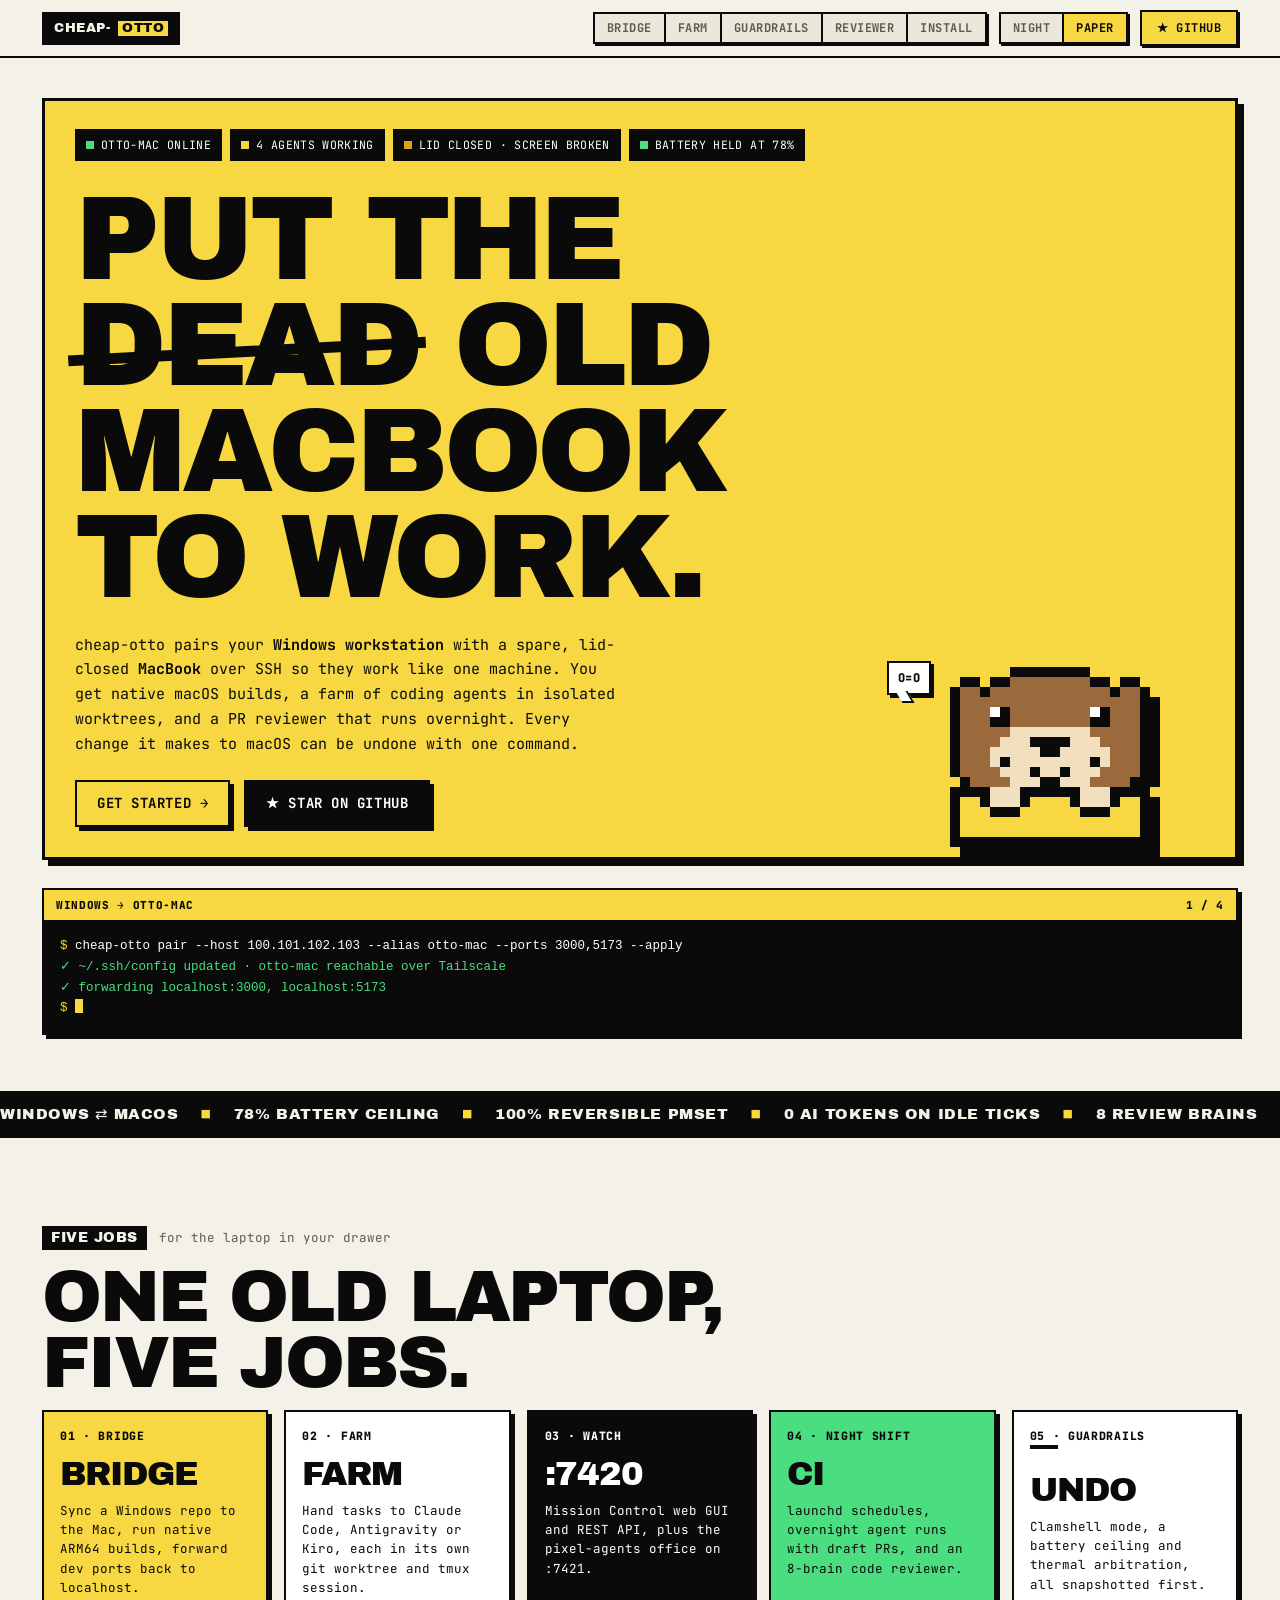
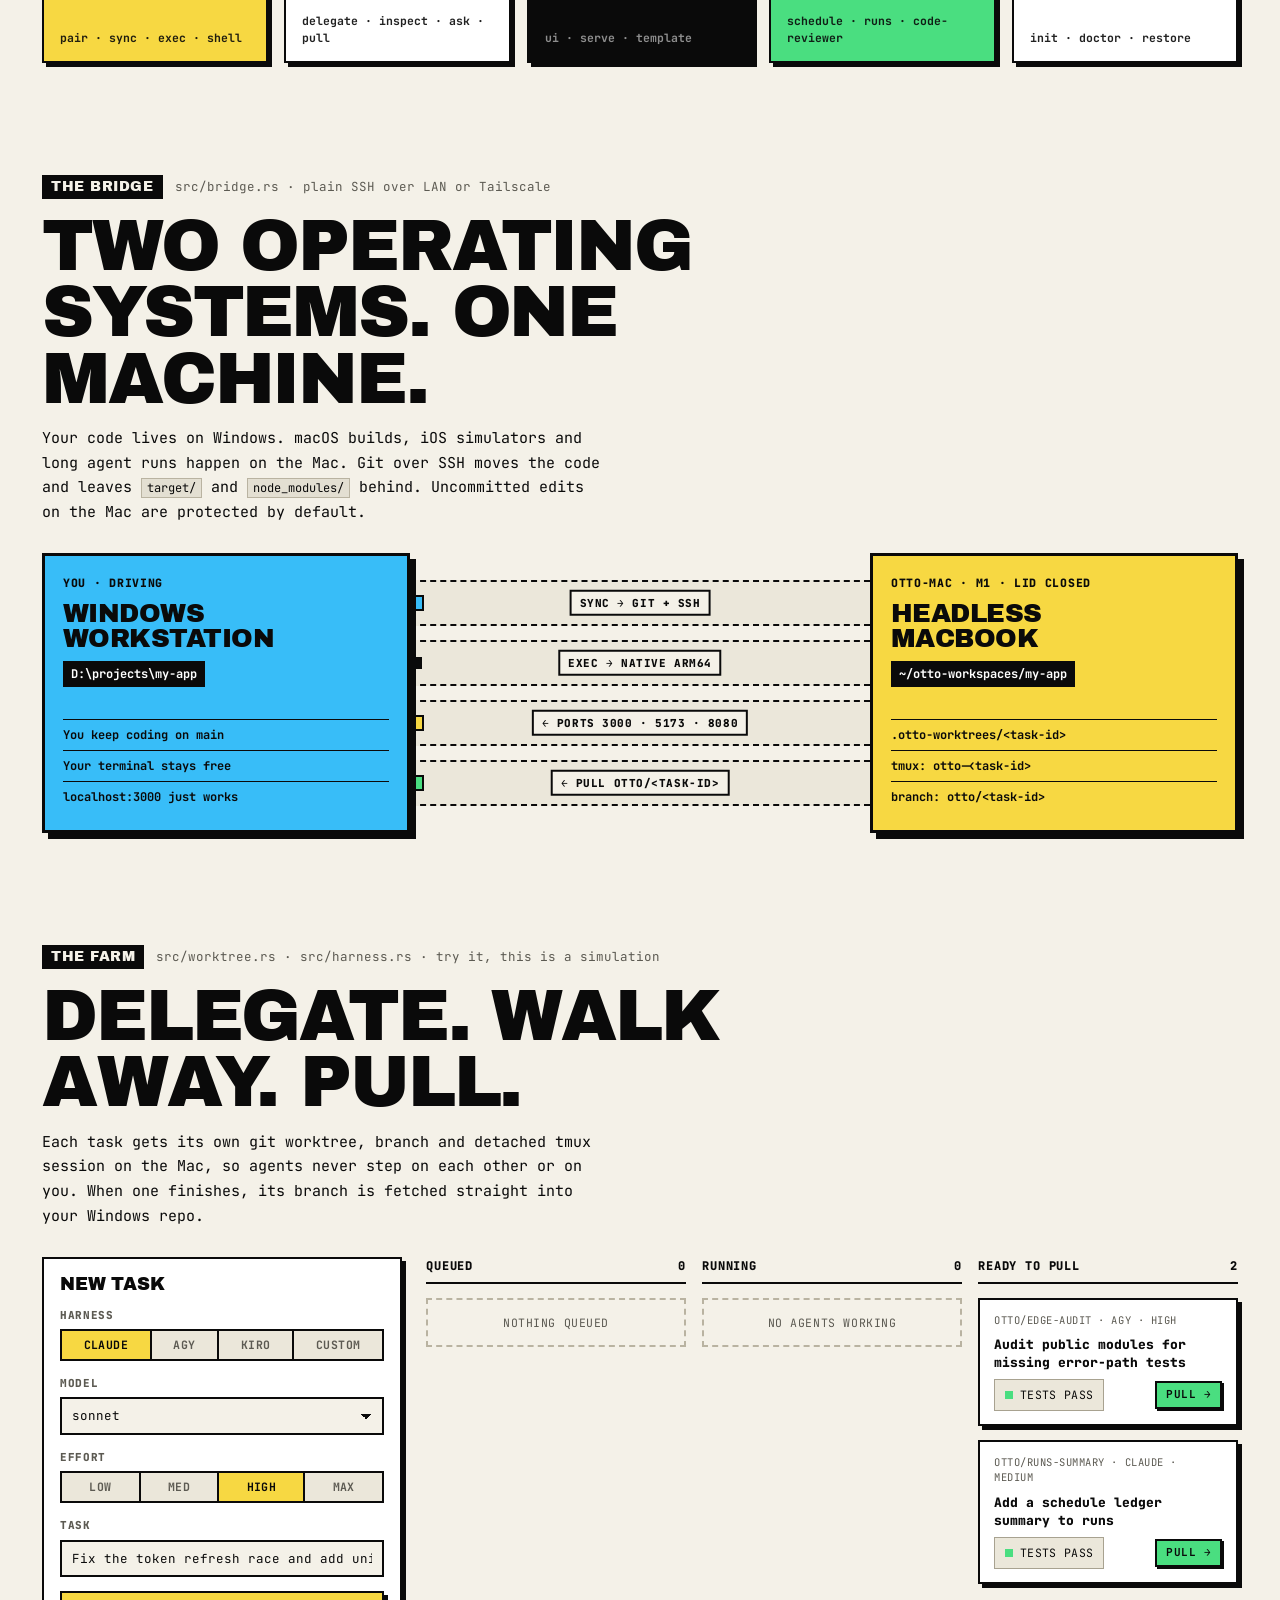
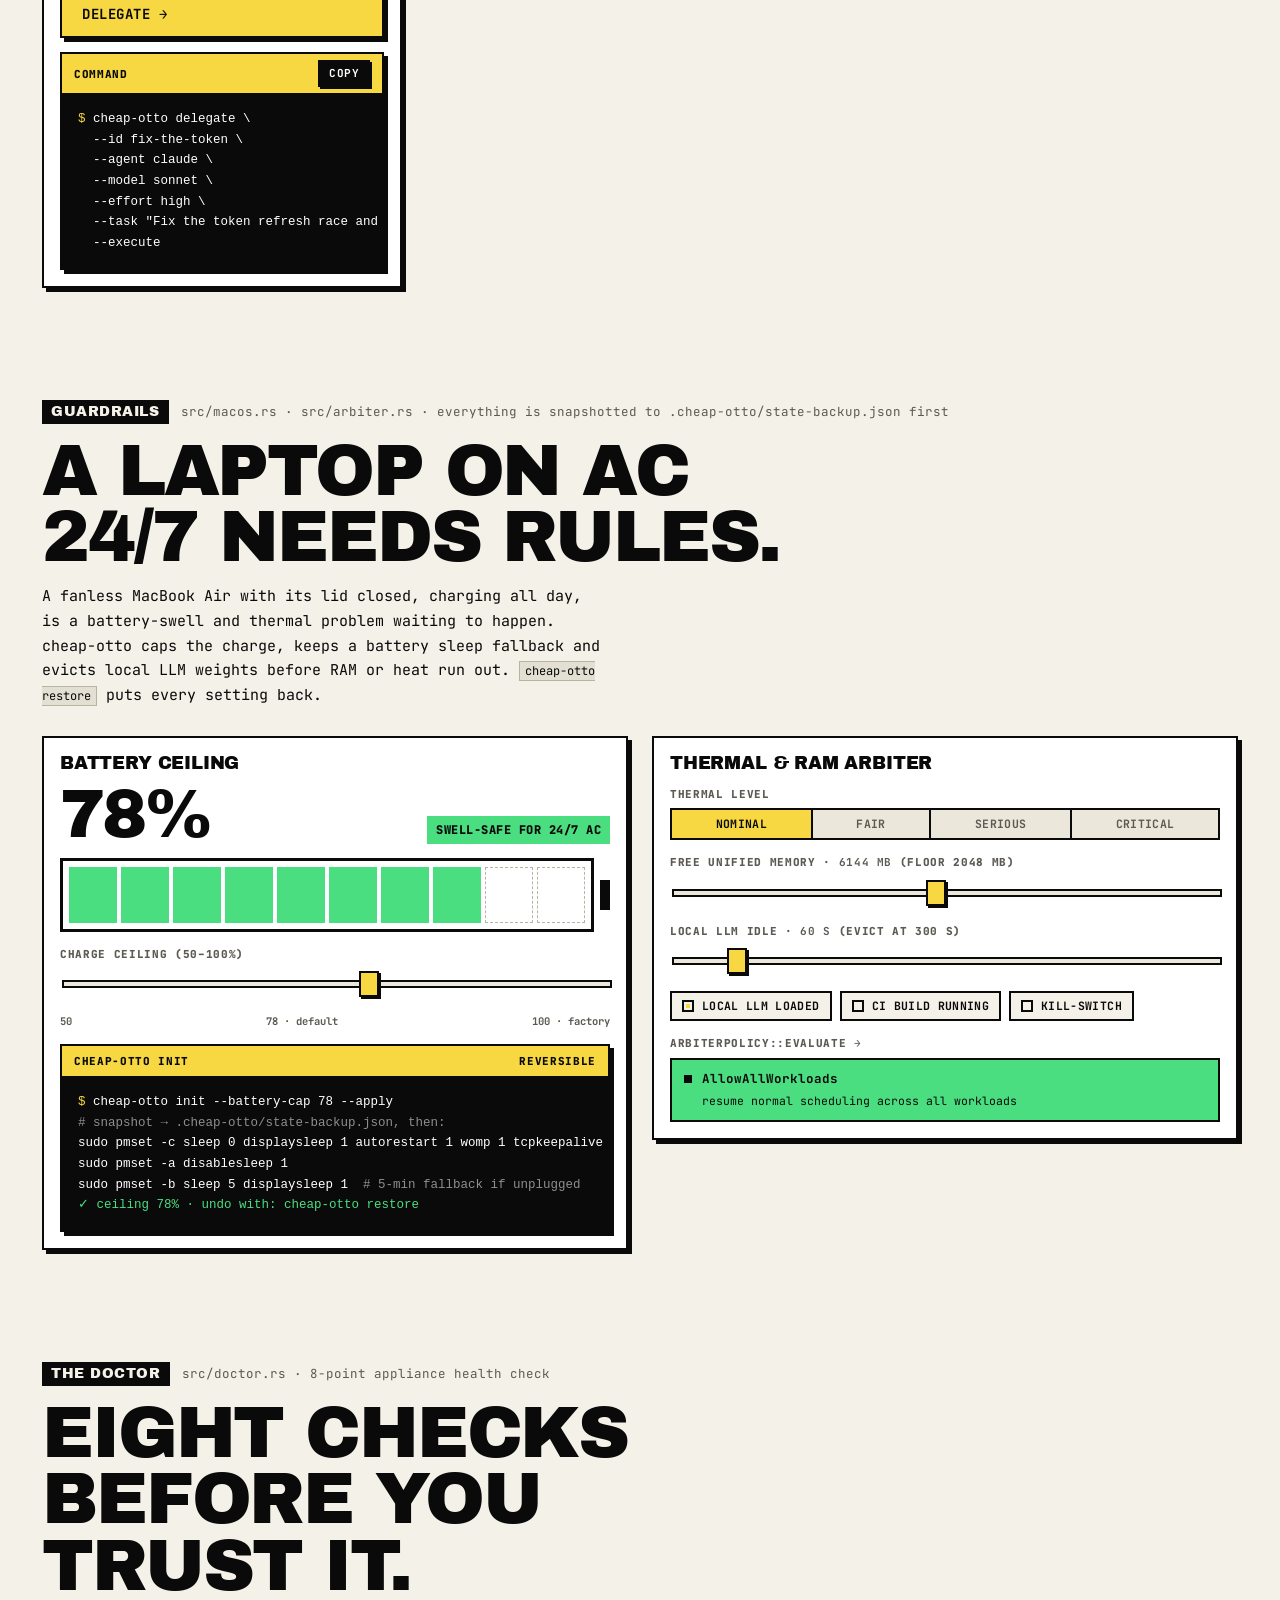
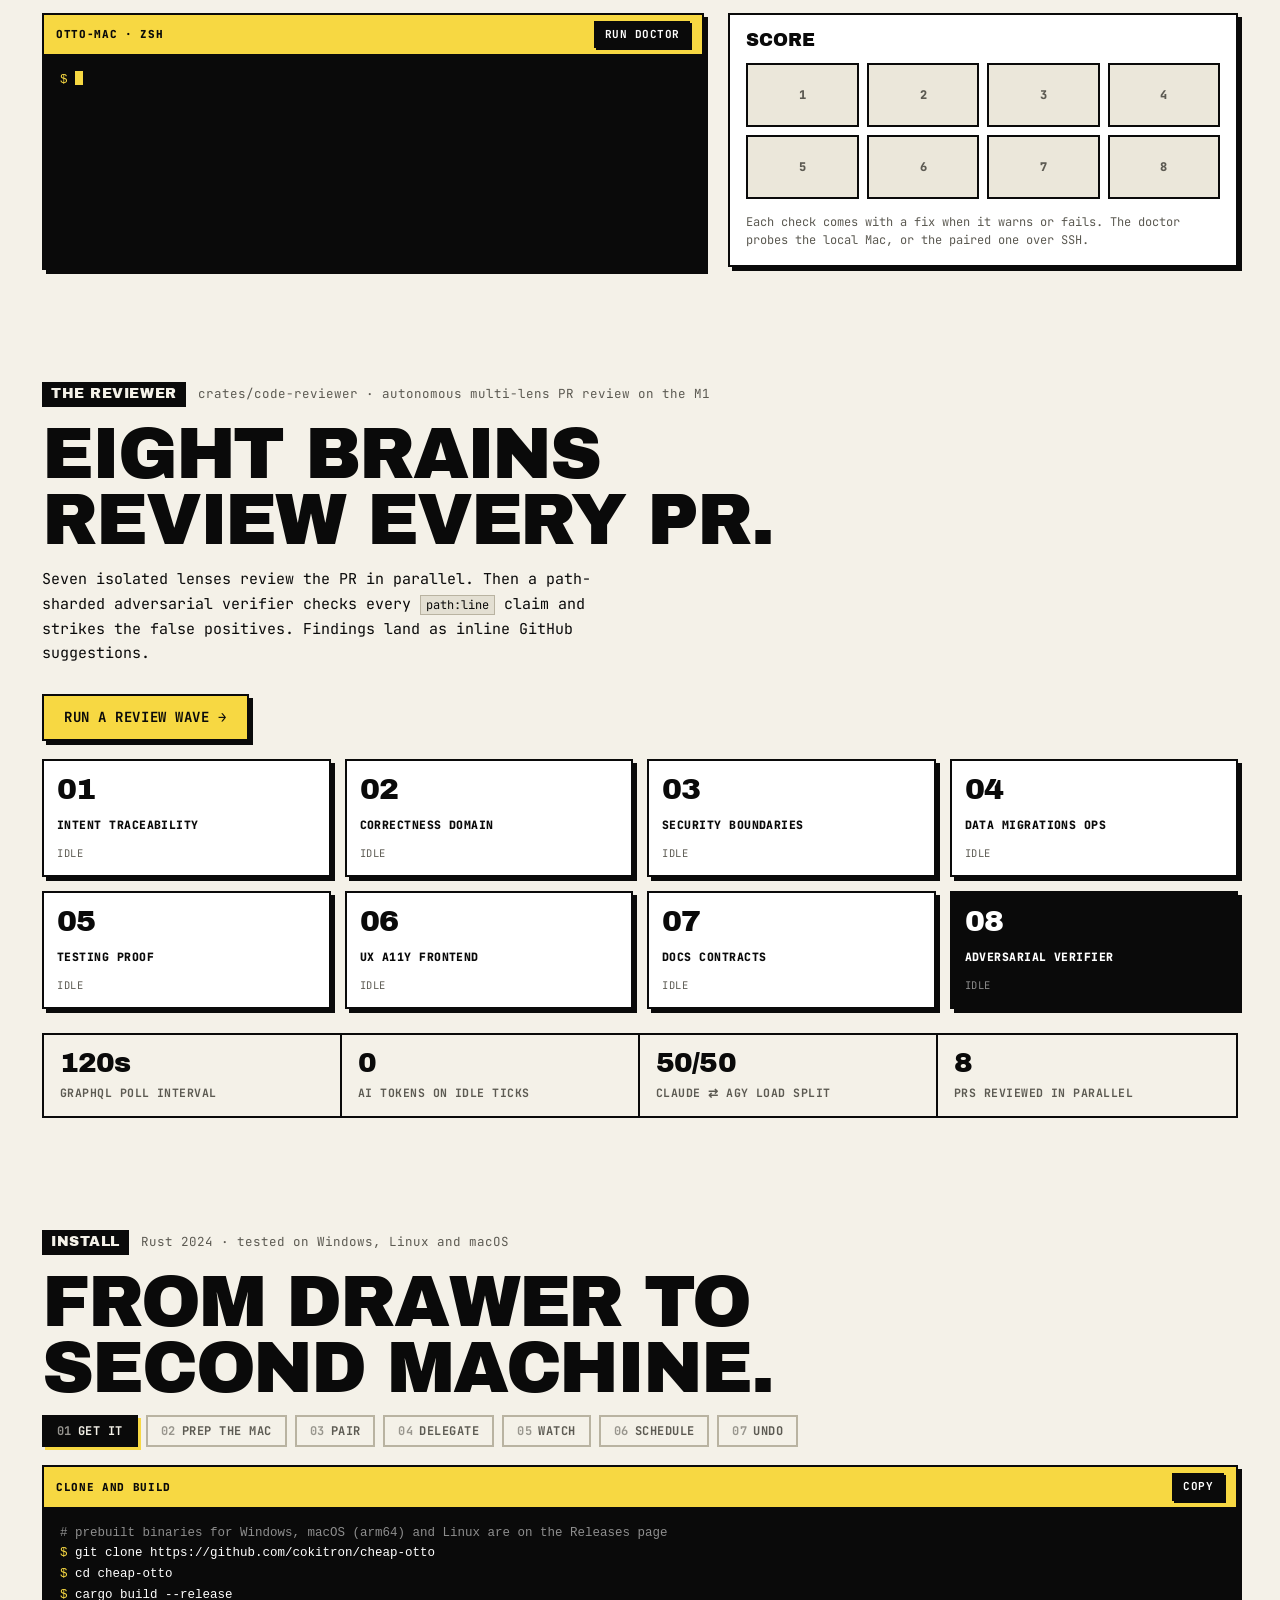
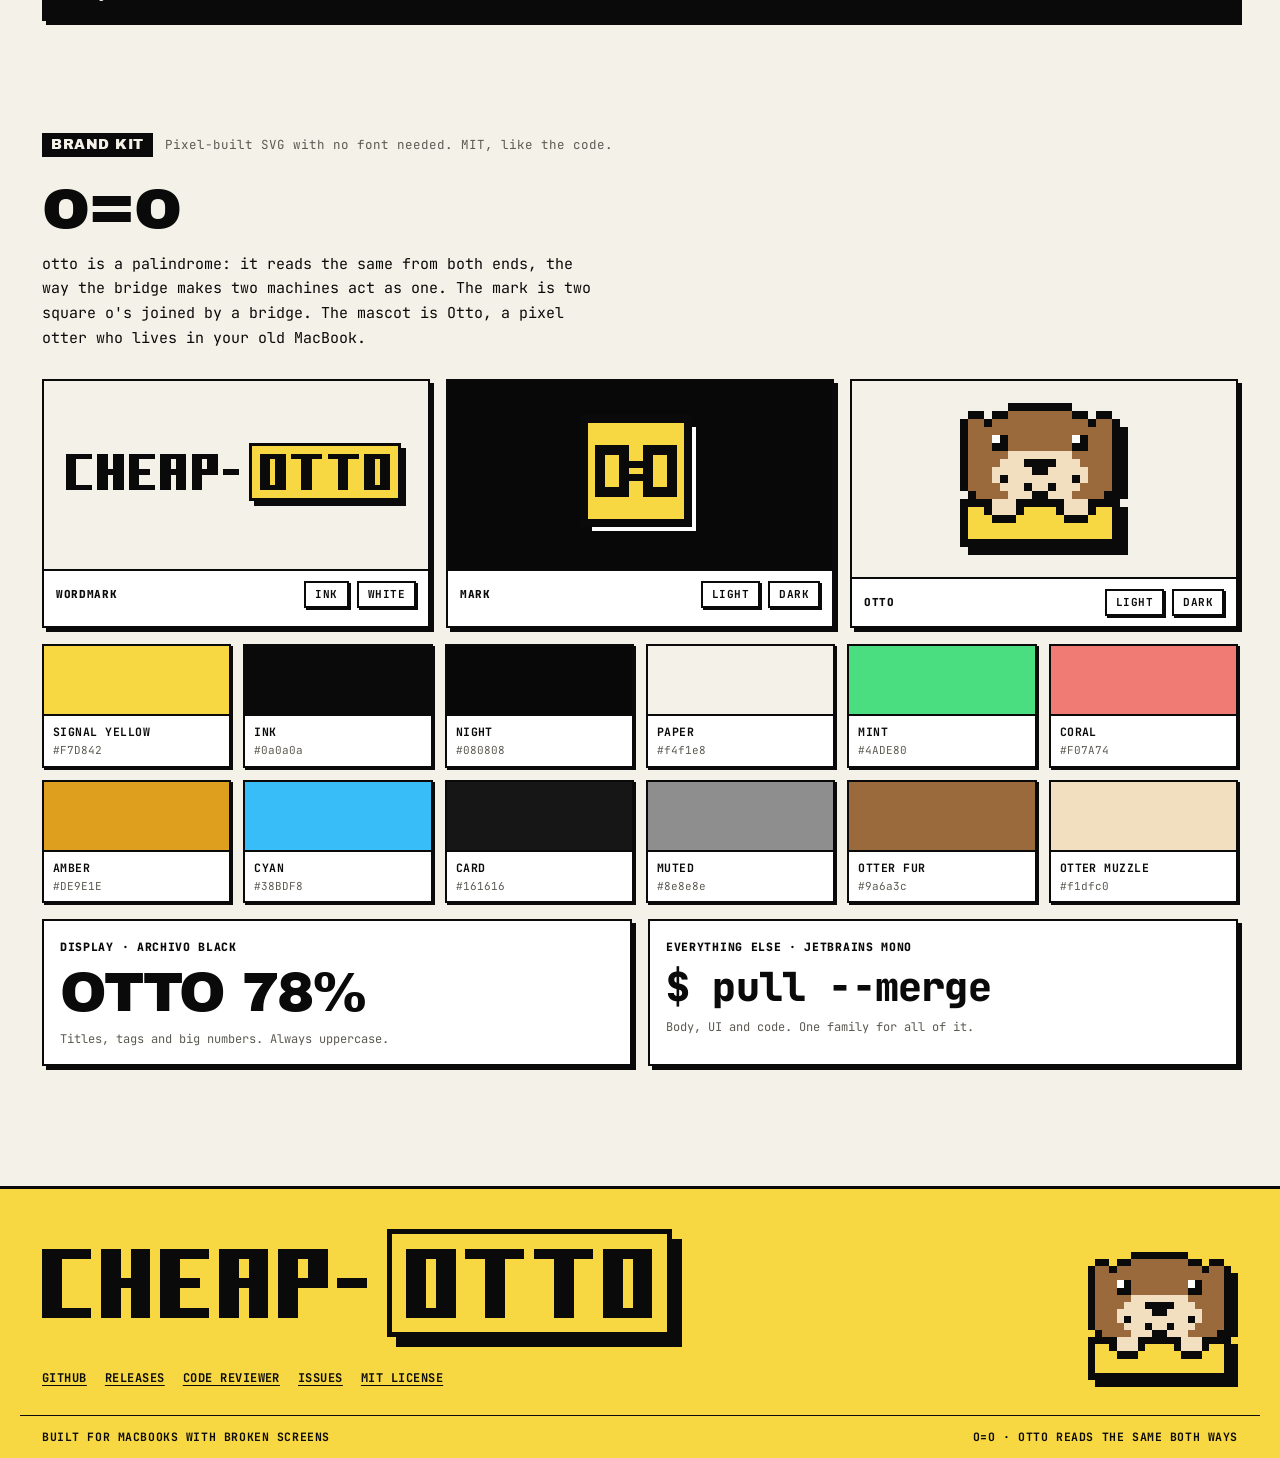
==== docs/index.html @ 47ecd9e9 "feat(brand): o=o identity, GitHub Pages site, and README hero - docs/: single-file GitHub Pages site" ====
<!doctype html>
<html lang="en" data-theme="night">
<head>
<meta charset="utf-8">
<meta name="viewport" content="width=device-width, initial-scale=1">
<title>cheap-otto · Put the old MacBook to work</title>
<meta name="description" content="Turn a spare, lid-closed MacBook into a cross-OS dev bridge, a parallel agent worktree farm and an overnight code reviewer for your Windows workstation. 100% reversible.">
<meta name="theme-color" content="#F7D842">
<meta property="og:title" content="cheap-otto · Put the old MacBook to work">
<meta property="og:description" content="A cross-OS dev bridge, parallel agent worktree farm and overnight code reviewer, running on the MacBook in your drawer.">
<meta property="og:image" content="https://cokitron.github.io/cheap-otto/assets/social-preview.png">
<meta property="og:url" content="https://cokitron.github.io/cheap-otto/">
<meta name="twitter:card" content="summary_large_image">
<link rel="icon" type="image/svg+xml" href="assets/otto-mark.svg">
<link rel="preconnect" href="https://fonts.googleapis.com">
<link rel="preconnect" href="https://fonts.gstatic.com" crossorigin>
<link href="https://fonts.googleapis.com/css2?family=Archivo+Black&family=JetBrains+Mono:wght@400;700;800&display=swap" rel="stylesheet">
<script>
  // Theme before paint: saved choice, else OS preference, else Night Shift.
  (function () {
    var t = null;
    try { t = localStorage.getItem('otto-theme'); } catch (e) {}
    if (t !== 'night' && t !== 'paper') {
      t = window.matchMedia && matchMedia('(prefers-color-scheme: light)').matches ? 'paper' : 'night';
    }
    document.documentElement.setAttribute('data-theme', t);
  })();
</script>
<style>
  /* ===== cheap-otto tokens (mirror of the design system's tokens.json) ===== */
  :root, [data-theme="night"] {
    --bg: #080808; --surface: #121212; --card: #161616; --card-hover: #1e1e1e; --press: #252525;
    --ink: #ffffff; --ink-dark: #0a0a0a; --on-dark: #ffffff; --muted: #8e8e8e; --muted-on-dark: #8e8e8e;
    --rule: #2c2c2c; --line-strong: #3a3a3a; --line-chip: #444444; --code-bg: #222222; --tile-dark: #171717;
    --yellow: #F7D842; --yellow-hover: #ffe159; --amber: #DE9E1E; --coral: #F07A74; --mint: #4ADE80; --cyan: #38BDF8;
    --link: #F7D842; --focus: #F7D842; --otter-fur: #9a6a3c; --otter-muzzle: #f1dfc0;
    --shadow-sm: 2px 2px 0 #ffffff; --shadow: 4px 4px 0 #ffffff; --shadow-lg: 6px 6px 0 #ffffff; --shadow-signal: 3px 3px 0 #F7D842;
    --stroke-hair: 1.5px; --stroke-2: 2px; --stroke-3: 3px; --stroke-rule: 4px;
    --font-display: "Archivo Black", "Arial Black", Impact, system-ui, sans-serif;
    --font-mono: "JetBrains Mono", "IBM Plex Mono", "SFMono-Regular", "Cascadia Mono", Menlo, Consolas, ui-monospace, monospace;
    color-scheme: dark;
  }
  [data-theme="paper"] {
    --bg: #f4f1e8; --surface: #ebe7da; --card: #ffffff; --card-hover: #faf8f2; --press: #e3dfd2;
    --ink: #0a0a0a; --muted: #5c5a52; --rule: #c9c4b4; --line-strong: #b9b3a1; --line-chip: #a8a290; --code-bg: #e3dfd2; --tile-dark: #0a0a0a;
    --link: #0a0a0a; --focus: #0a0a0a;
    --shadow-sm: 2px 2px 0 #0a0a0a; --shadow: 4px 4px 0 #0a0a0a; --shadow-lg: 6px 6px 0 #0a0a0a;
    color-scheme: light;
  }

  * { box-sizing: border-box; border-radius: 0; }
  html { scroll-behavior: smooth; scroll-padding-top: 72px; }
  @media (prefers-reduced-motion: reduce) { html { scroll-behavior: auto; } }
  body {
    margin: 0; background: var(--bg); color: var(--ink);
    font: 13px/1.5 var(--font-mono); -webkit-font-smoothing: antialiased; overflow-x: hidden;
  }
  a { color: var(--link); text-underline-offset: 3px; }
  a:hover { background: var(--yellow); color: var(--ink-dark); text-decoration: none; }
  :focus-visible { outline: 3px solid var(--focus); outline-offset: 2px; }
  code { font-family: var(--font-mono); background: var(--code-bg); border: 1px solid var(--line-strong); padding: 1px 5px; font-size: 12px; }
  img.px { image-rendering: pixelated; }
  .wrap { max-width: 1240px; margin: 0 auto; padding: 0 22px; }
  @media (max-width: 600px) { .wrap { padding: 0 16px; } }
  .sr { position: absolute; width: 1px; height: 1px; overflow: hidden; clip: rect(0 0 0 0); white-space: nowrap; }

  /* ===== atoms ===== */
  .btn {
    font: 700 12px/1.2 var(--font-mono); letter-spacing: .04em; text-transform: uppercase;
    padding: 9px 15px; border: var(--stroke-2) solid var(--ink); background: var(--yellow); color: var(--ink-dark);
    box-shadow: var(--shadow-sm); display: inline-flex; align-items: center; gap: 8px; cursor: pointer; text-decoration: none;
    transition: transform 60ms ease, box-shadow 60ms ease;
  }
  .btn:hover { background: var(--yellow-hover); color: var(--ink-dark); transform: translate(-1px,-1px); box-shadow: 3px 3px 0 var(--ink); }
  .btn:active { transform: translate(2px,2px); box-shadow: 0 0 0 var(--ink); }
  .btn.sec { background: var(--card); color: var(--ink); }
  .btn.sec:hover { background: var(--press); color: var(--ink); }
  .btn.mint { background: var(--mint); }
  .btn.big { font-size: 14px; padding: 13px 20px; box-shadow: var(--shadow); }
  .btn.big:hover { box-shadow: 5px 5px 0 var(--ink); }
  .btn.sm { font-size: 11px; padding: 5px 9px; }
  .btn:disabled { opacity: .45; cursor: not-allowed; transform: none; }
  /* buttons on yellow keep an ink-dark frame in both themes */
  .on-yellow .btn { border-color: var(--ink-dark); box-shadow: 2px 2px 0 var(--ink-dark); }
  .on-yellow .btn.big { box-shadow: 4px 4px 0 var(--ink-dark); }
  .on-yellow .btn:hover { box-shadow: 5px 5px 0 var(--ink-dark); }
  .on-yellow .btn.sec { background: var(--ink-dark); color: #fff; }
  .on-yellow .btn.sec:hover { background: #222; color: #fff; }

  .status { display: inline-flex; align-items: center; gap: 7px; padding: 6px 10px; border: var(--stroke-hair) solid var(--line-chip); background: var(--surface); color: var(--ink); font-size: 11.5px; letter-spacing: .03em; text-transform: uppercase; }
  .sq { width: 8px; height: 8px; display: inline-block; background: var(--mint); flex: none; }
  .sq.warn { background: var(--amber); } .sq.err { background: var(--coral); } .sq.idle { background: var(--muted); }
  .sq.run { background: var(--yellow); animation: blink .9s steps(2,start) infinite; }
  @keyframes blink { to { opacity: .2; } }
  .inv { display: inline-block; background: var(--ink); color: var(--bg); font-weight: 800; padding: 0 6px; line-height: 1.45; }
  .inv.y { background: var(--yellow); color: var(--ink-dark); } .inv.m { background: var(--mint); color: var(--ink-dark); }
  .inv.c { background: var(--coral); color: var(--ink-dark); } .inv.cy { background: var(--cyan); color: var(--ink-dark); }

  .sechead { display: flex; align-items: baseline; gap: 12px; flex-wrap: wrap; margin: 0 0 10px; }
  .sectag { background: var(--ink); color: var(--bg); font: 400 14px/1.3 var(--font-display); letter-spacing: .04em; padding: 3px 9px; text-transform: uppercase; }
  .secsub { color: var(--muted); font-size: 12.5px; }
  .h2 { font: 400 clamp(34px, 6vw, 72px)/.92 var(--font-display); letter-spacing: -.03em; text-transform: uppercase; margin: 14px 0 14px; max-width: 16ch; }
  .lede { font-size: 15px; line-height: 1.65; max-width: 62ch; margin: 0 0 28px; }
  section.block { padding: 88px 0 24px; }
  @media (max-width: 700px) { section.block { padding-top: 64px; } }

  .card { background: var(--card); border: var(--stroke-2) solid var(--ink); box-shadow: var(--shadow); }
  .label { font-size: 11.5px; font-weight: 800; letter-spacing: .06em; text-transform: uppercase; }

  .term { background: var(--tile-dark); color: var(--on-dark); border: var(--stroke-2) solid var(--ink); box-shadow: var(--shadow); font: 12.5px/1.65 var(--font-mono); min-width: 0; }
  .term-bar { display: flex; justify-content: space-between; align-items: center; gap: 10px; padding: 6px 12px; border-bottom: var(--stroke-2) solid var(--ink); background: var(--yellow); color: var(--ink-dark); font-weight: 800; font-size: 11px; letter-spacing: .06em; text-transform: uppercase; }
  .term-bar .btn { border-color: var(--ink-dark); box-shadow: 2px 2px 0 var(--ink-dark); background: var(--ink-dark); color: #fff; }
  .term pre { margin: 0; padding: 14px 16px; overflow-x: auto; white-space: pre; min-height: 3.3em; }
  .term .p { color: var(--yellow); } .term .c { color: var(--muted-on-dark); } .term .ok { color: var(--mint); } .term .err { color: var(--coral); } .term .w { color: var(--amber); } .term .cy { color: var(--cyan); }
  .cursor { display: inline-block; width: .6em; height: 1.1em; background: var(--yellow); vertical-align: -2px; animation: blink 1s steps(2,start) infinite; }

  /* ===== topbar ===== */
  header.top { position: sticky; top: 0; z-index: 50; background: var(--bg); border-bottom: var(--stroke-2) solid var(--ink); }
  .top-in { display: flex; align-items: center; justify-content: space-between; gap: 12px; padding: 10px 22px; max-width: 1240px; margin: 0 auto; }
  .brandmark { display: inline-flex; align-items: center; gap: 8px; background: var(--ink); color: var(--bg); font: 400 13px/1 var(--font-display); letter-spacing: .04em; padding: 7px 10px; text-transform: uppercase; text-decoration: none; border: var(--stroke-2) solid var(--ink); }
  .brandmark:hover { background: var(--ink); color: var(--bg); }
  .brandmark b { background: var(--yellow); color: var(--ink-dark); padding: 1px 4px; font-weight: 400; }
  .modenav { display: inline-flex; border: var(--stroke-2) solid var(--ink); background: var(--surface); box-shadow: var(--shadow-sm); }
  .modenav a, .modenav button { border: 0; border-right: var(--stroke-2) solid var(--ink); background: transparent; color: var(--muted); padding: 7px 12px; font: 700 12px/1.2 var(--font-mono); letter-spacing: .04em; text-transform: uppercase; text-decoration: none; cursor: pointer; }
  .modenav > :last-child { border-right: 0; }
  .modenav a:hover, .modenav button:hover { background: var(--press); color: var(--ink); }
  .modenav .on { background: var(--yellow); color: var(--ink-dark); }
  .top-nav { display: flex; gap: 12px; align-items: center; }
  @media (max-width: 980px) { .top-nav .modenav.sections { display: none; } }
  @media (max-width: 520px) { .top-in { padding: 10px 16px; } .gh-txt { display: none; } }

  /* ===== hero ===== */
  .hero { padding: 40px 0 0; }
  .hero-slab { position: relative; background: var(--yellow); color: var(--ink-dark); border: var(--stroke-3) solid var(--ink); box-shadow: var(--shadow-lg); padding: 28px 30px 0; overflow: hidden; }
  .hero-chips { display: flex; flex-wrap: wrap; gap: 8px; margin-bottom: 26px; }
  .hero-chips .status { background: var(--ink-dark); color: #fff; border-color: var(--ink-dark); }
  .hero-grid { display: grid; grid-template-columns: minmax(0, 1fr) 300px; gap: 24px; align-items: end; }
  .hero h1 { margin: 0; font: 400 clamp(46px, 9.2vw, 124px)/.9 var(--font-display); letter-spacing: -.035em; text-transform: uppercase; }
  .hero h1 .strike { position: relative; white-space: nowrap; }
  .hero h1 .strike::after { content: ""; position: absolute; left: -2%; right: -2%; top: 50%; height: .09em; background: var(--ink-dark); transform: rotate(-3deg); }
  .hero-lede { font-size: 15px; line-height: 1.65; max-width: 60ch; margin: 22px 0 24px; font-weight: 400; }
  .hero-cta { display: flex; flex-wrap: wrap; gap: 14px; margin-bottom: 30px; }
  .hero-art { position: relative; align-self: end; display: flex; flex-direction: column; align-items: center; }
  .hero-art img { width: 210px; height: auto; display: block; animation: peek 2.4s steps(1) infinite; }
  @keyframes peek { 0%, 70% { transform: translateY(0); } 72%, 86% { transform: translateY(-10px); } 88% { transform: translateY(0); } }
  .bubble { position: absolute; top: -6px; left: -18px; background: #fff; color: var(--ink-dark); border: var(--stroke-2) solid var(--ink-dark); box-shadow: 3px 3px 0 var(--ink-dark); font-weight: 800; font-size: 12px; padding: 6px 9px; text-transform: uppercase; letter-spacing: .04em; }
  .bubble::after { content: ""; position: absolute; right: 18px; bottom: -10px; width: 10px; height: 10px; background: #fff; border-right: var(--stroke-2) solid var(--ink-dark); border-bottom: var(--stroke-2) solid var(--ink-dark); transform: skewX(30deg); }
  .hero-floor { height: 0; }
  @media (max-width: 820px) {
    .hero-grid { grid-template-columns: 1fr; }
    .hero-art { align-items: flex-start; }
    .hero-art img { width: 160px; }
    .bubble { left: 150px; top: 10px; }
    .bubble::after { left: -8px; right: auto; bottom: 10px; transform: skewY(30deg) rotate(90deg); }
    .hero-slab { padding: 22px 18px 0; }
  }
  @media (prefers-reduced-motion: reduce) { .hero-art img, .sq.run, .cursor { animation: none; } }

  .hero-term { margin: 28px 0 0; }
  .hero-term pre { min-height: 8.6em; }

  /* ===== ticker ===== */
  .ticker { margin-top: 56px; border-top: var(--stroke-2) solid var(--ink); border-bottom: var(--stroke-2) solid var(--ink); background: var(--ink); color: var(--bg); overflow: hidden; }
  .ticker-track { display: flex; width: max-content; animation: tick 48s linear infinite; }
  .ticker span { font: 400 15px/1 var(--font-display); letter-spacing: .04em; text-transform: uppercase; padding: 14px 0; white-space: nowrap; }
  .ticker span::after { content: "■"; color: var(--yellow); margin: 0 22px; font-size: 11px; vertical-align: 2px; }
  [data-theme="paper"] .ticker span::after { color: var(--yellow); }
  @keyframes tick { to { transform: translateX(-50%); } }
  @media (prefers-reduced-motion: reduce) { .ticker-track { animation: none; flex-wrap: wrap; width: auto; } }

  /* ===== bridge ===== */
  .bridge { display: grid; grid-template-columns: minmax(0, 1fr) minmax(0, 1.25fr) minmax(0, 1fr); gap: 0; align-items: stretch; }
  .machine { padding: 18px; border: var(--stroke-3) solid var(--ink); box-shadow: var(--shadow-lg); color: var(--ink-dark); display: flex; flex-direction: column; gap: 10px; min-height: 280px; position: relative; z-index: 1; }
  .machine.win { background: var(--cyan); }
  .machine.mac { background: var(--yellow); }
  .machine h3 { margin: 0; font: 400 26px/.95 var(--font-display); text-transform: uppercase; letter-spacing: -.02em; }
  .machine .path { font-weight: 700; font-size: 12px; background: var(--ink-dark); color: #fff; padding: 4px 8px; align-self: flex-start; max-width: 100%; overflow-wrap: anywhere; }
  .machine ul { margin: auto 0 0; padding: 0; list-style: none; font-size: 12px; font-weight: 700; }
  .machine li { border-top: var(--stroke-hair) solid var(--ink-dark); padding: 6px 0; }
  .lanes { display: flex; flex-direction: column; justify-content: center; gap: 14px; padding: 14px 0; }
  .lane { position: relative; height: 46px; border-top: var(--stroke-2) dashed var(--ink); border-bottom: var(--stroke-2) dashed var(--ink); background: var(--surface); overflow: hidden; }
  .lane-label { position: absolute; left: 50%; top: 50%; transform: translate(-50%, -50%); background: var(--bg); border: var(--stroke-2) solid var(--ink); padding: 3px 8px; font-size: 11px; font-weight: 800; letter-spacing: .05em; text-transform: uppercase; z-index: 2; white-space: nowrap; }
  .pkt { position: absolute; top: 50%; width: 12px; height: 12px; margin-top: -6px; background: var(--ink); animation: ltr 2.6s linear infinite; }
  .lane.rtl .pkt { animation-name: rtl; }
  .pkt.y { background: var(--yellow); outline: 2px solid var(--ink-dark); } .pkt.cy { background: var(--cyan); outline: 2px solid var(--ink-dark); } .pkt.m { background: var(--mint); outline: 2px solid var(--ink-dark); }
  @keyframes ltr { from { left: -14px; } to { left: 100%; } }
  @keyframes rtl { from { left: 100%; } to { left: -14px; } }
  @media (prefers-reduced-motion: reduce) { .pkt { animation: none; left: 20%; } .pkt:nth-child(3) { left: 70%; } }
  @media (max-width: 860px) {
    .bridge { grid-template-columns: 1fr; }
    .machine { min-height: 0; }
    .lanes { padding: 10px 0; }
  }

  /* ===== jobs (vitals) ===== */
  .vitals { display: grid; grid-template-columns: repeat(5, minmax(0, 1fr)); gap: 16px; }
  @media (max-width: 1100px) { .vitals { grid-template-columns: repeat(3, minmax(0, 1fr)); } }
  @media (max-width: 640px) { .vitals { grid-template-columns: 1fr; } }
  .vital { border: var(--stroke-2) solid var(--ink); box-shadow: var(--shadow); padding: 15px 16px; min-height: 230px; display: flex; flex-direction: column; background: var(--card); color: var(--ink); text-decoration: none; transition: transform 70ms ease, box-shadow 70ms ease; }
  a.vital:hover { transform: translate(-2px,-2px); box-shadow: 6px 6px 0 var(--ink); background: var(--card-hover); color: var(--ink); }
  .vital.y { background: var(--yellow); color: var(--ink-dark); } a.vital.y:hover { background: var(--yellow-hover); color: var(--ink-dark); }
  .vital.m { background: var(--mint); color: var(--ink-dark); } a.vital.m:hover { background: var(--mint); color: var(--ink-dark); }
  .vital.d { background: var(--tile-dark); color: var(--on-dark); } a.vital.d:hover { background: var(--tile-dark); color: var(--on-dark); }
  .vital-val { font: 400 34px/1 var(--font-display); letter-spacing: -.03em; margin: 12px 0 10px; text-transform: uppercase; overflow-wrap: anywhere; }
  .vital-dash { width: 28px; height: var(--stroke-rule); background: currentColor; margin: 0 0 12px; }
  .vital p { margin: 0 0 14px; font-size: 12.5px; line-height: 1.55; }
  .vital .cmds { margin-top: auto; font-size: 11.5px; font-weight: 700; opacity: .9; }
  .vital.d .cmds { color: var(--muted-on-dark); opacity: 1; }

  /* ===== farm ===== */
  .farm { display: grid; grid-template-columns: 360px minmax(0, 1fr); gap: 24px; align-items: start; }
  .farm > *, .guard > *, .doctor > *, .board > * { min-width: 0; }
  @media (max-width: 960px) { .farm { grid-template-columns: 1fr; } }
  .panel { padding: 16px; display: flex; flex-direction: column; gap: 14px; }
  .panel h3 { margin: 0; font: 400 18px/1 var(--font-display); text-transform: uppercase; letter-spacing: -.01em; }
  .field { display: flex; flex-direction: column; gap: 6px; }
  .field > span { font-size: 11px; font-weight: 800; letter-spacing: .06em; text-transform: uppercase; color: var(--muted); }
  .seg { display: flex; flex-wrap: wrap; border: var(--stroke-2) solid var(--ink); background: var(--surface); }
  .seg button { flex: 1 1 auto; border: 0; border-right: var(--stroke-2) solid var(--ink); background: transparent; color: var(--muted); padding: 7px 8px; font: 700 11.5px/1.2 var(--font-mono); text-transform: uppercase; letter-spacing: .03em; cursor: pointer; }
  .seg button:last-child { border-right: 0; }
  .seg button:hover { background: var(--press); color: var(--ink); }
  .seg button[aria-pressed="true"] { background: var(--yellow); color: var(--ink-dark); }
  input[type=text], select { width: 100%; background: var(--bg); color: var(--ink); border: var(--stroke-2) solid var(--ink); padding: 8px 10px; font: 12.5px/1.4 var(--font-mono); }
  select { appearance: none; background-image: linear-gradient(45deg, transparent 50%, var(--ink) 50%), linear-gradient(135deg, var(--ink) 50%, transparent 50%); background-position: calc(100% - 16px) 50%, calc(100% - 11px) 50%; background-size: 5px 5px; background-repeat: no-repeat; }
  .board { display: grid; grid-template-columns: repeat(3, minmax(0, 1fr)); gap: 16px; }
  @media (max-width: 700px) { .board { grid-template-columns: 1fr; } }
  .col-head { display: flex; justify-content: space-between; align-items: baseline; border-bottom: var(--stroke-2) solid var(--ink); padding-bottom: 7px; margin-bottom: 14px; font-size: 12px; font-weight: 800; letter-spacing: .07em; text-transform: uppercase; }
  .col-stack { display: flex; flex-direction: column; gap: 14px; min-height: 120px; }
  .col-empty { border: var(--stroke-2) dashed var(--line-strong); color: var(--muted); padding: 14px; font-size: 11.5px; text-transform: uppercase; letter-spacing: .05em; text-align: center; }
  .ticket { background: var(--card); border: var(--stroke-2) solid var(--ink); box-shadow: var(--shadow); padding: 13px 14px; display: flex; flex-direction: column; gap: 8px; animation: drop 160ms steps(3) both; }
  @keyframes drop { from { transform: translate(-6px, -6px); box-shadow: 10px 10px 0 var(--ink); } }
  .ticket-meta { color: var(--muted); font-size: 10.5px; text-transform: uppercase; letter-spacing: .05em; overflow-wrap: anywhere; }
  .ticket-title { font-weight: 800; font-size: 13px; line-height: 1.35; overflow-wrap: anywhere; }
  .bar { display: flex; gap: 3px; }
  .bar i { flex: 1; height: 10px; border: var(--stroke-hair) solid var(--ink); background: transparent; }
  .bar i.f { background: var(--yellow); }
  .ticket .row { display: flex; align-items: center; justify-content: space-between; gap: 8px; flex-wrap: wrap; }
  .mini-otter { width: 30px; height: auto; animation: bob .5s steps(2) infinite; }
  @keyframes bob { 50% { transform: translateY(-2px); } }

  /* ===== guardrails ===== */
  .guard { display: grid; grid-template-columns: repeat(2, minmax(0, 1fr)); gap: 24px; align-items: start; }
  @media (max-width: 900px) { .guard { grid-template-columns: 1fr; } }
  .battery { display: flex; align-items: center; gap: 6px; }
  .batt-body { flex: 1; display: grid; grid-template-columns: repeat(10, 1fr); gap: 4px; padding: 6px; border: var(--stroke-3) solid var(--ink); height: 74px; }
  .batt-body i { background: transparent; border: var(--stroke-hair) dashed var(--line-strong); }
  .batt-body i.f { border: 0; background: var(--mint); }
  .batt-body.amber i.f { background: var(--amber); } .batt-body.coral i.f { background: var(--coral); }
  .batt-cap { width: 10px; height: 30px; background: var(--ink); }
  .readout { display: flex; align-items: flex-end; justify-content: space-between; gap: 12px; flex-wrap: wrap; }
  .readout .num { font: 400 68px/.85 var(--font-display); letter-spacing: -.04em; }
  .verdict { font-weight: 800; text-transform: uppercase; letter-spacing: .04em; font-size: 12px; padding: 5px 9px; color: var(--ink-dark); background: var(--mint); }
  .verdict.amber { background: var(--amber); } .verdict.coral { background: var(--coral); }
  input[type=range] { width: 100%; appearance: none; height: 28px; background: transparent; cursor: pointer; }
  input[type=range]::-webkit-slider-runnable-track { height: 8px; background: var(--surface); border: var(--stroke-2) solid var(--ink); }
  input[type=range]::-moz-range-track { height: 8px; background: var(--surface); border: var(--stroke-2) solid var(--ink); }
  input[type=range]::-webkit-slider-thumb { appearance: none; width: 20px; height: 26px; margin-top: -11px; background: var(--yellow); border: var(--stroke-2) solid var(--ink); box-shadow: var(--shadow-sm); }
  input[type=range]::-moz-range-thumb { width: 18px; height: 24px; background: var(--yellow); border: var(--stroke-2) solid var(--ink); border-radius: 0; box-shadow: var(--shadow-sm); }
  .scale { display: flex; justify-content: space-between; color: var(--muted); font-size: 10.5px; font-weight: 700; }
  .toggles { display: flex; flex-wrap: wrap; gap: 8px; }
  .toggle { display: inline-flex; align-items: center; gap: 8px; border: var(--stroke-2) solid var(--ink); background: var(--bg); padding: 6px 10px; font: 700 11.5px/1.2 var(--font-mono); text-transform: uppercase; letter-spacing: .03em; color: var(--ink); cursor: pointer; }
  .toggle .box { width: 12px; height: 12px; border: var(--stroke-2) solid var(--ink); }
  .toggle[aria-pressed="true"] .box { background: var(--yellow); box-shadow: inset 0 0 0 2px var(--bg); }
  .actions { display: flex; flex-direction: column; gap: 8px; }
  .action { border: var(--stroke-2) solid var(--ink); padding: 10px 12px; display: grid; grid-template-columns: auto 1fr; gap: 4px 10px; align-items: center; background: var(--card); }
  .action b { font-size: 12.5px; }
  .action small { grid-column: 2; color: var(--muted); font-size: 11.5px; }
  .action.allow { background: var(--mint); color: var(--ink-dark); } .action.allow small { color: var(--ink-dark); }
  .action.evict { background: var(--coral); color: var(--ink-dark); } .action.evict small { color: var(--ink-dark); }
  .action.pause { background: var(--amber); color: var(--ink-dark); } .action.pause small { color: var(--ink-dark); }
  .action .sq { background: var(--ink-dark); }

  /* ===== doctor ===== */
  .doctor { display: grid; grid-template-columns: minmax(0, 1.3fr) minmax(0, 1fr); gap: 24px; align-items: start; }
  @media (max-width: 900px) { .doctor { grid-template-columns: 1fr; } }
  .doctor .term pre { min-height: 17em; }
  .score { display: grid; grid-template-columns: repeat(4, 1fr); gap: 8px; }
  .score i { height: 64px; border: var(--stroke-2) solid var(--ink); background: var(--surface); display: grid; place-items: center; font-style: normal; font-weight: 800; font-size: 12px; color: var(--muted); }
  .score i.pass { background: var(--mint); color: var(--ink-dark); } .score i.warn { background: var(--amber); color: var(--ink-dark); }

  /* ===== reviewer ===== */
  .brains { display: grid; grid-template-columns: repeat(4, minmax(0, 1fr)); gap: 14px; }
  @media (max-width: 900px) { .brains { grid-template-columns: repeat(2, minmax(0, 1fr)); } }
  .brain { border: var(--stroke-2) solid var(--ink); background: var(--card); box-shadow: var(--shadow); padding: 13px; min-height: 118px; display: flex; flex-direction: column; justify-content: space-between; gap: 10px; }
  .brain .n { font: 400 30px/1 var(--font-display); letter-spacing: -.03em; }
  .brain .t { font-size: 11.5px; font-weight: 800; text-transform: uppercase; letter-spacing: .04em; overflow-wrap: anywhere; }
  .brain .s { font-size: 10.5px; color: var(--muted); text-transform: uppercase; letter-spacing: .05em; }
  .brain.run { background: var(--yellow); color: var(--ink-dark); } .brain.run .s { color: var(--ink-dark); }
  .brain.done { background: var(--mint); color: var(--ink-dark); } .brain.done .s { color: var(--ink-dark); }
  .brain.verifier { background: var(--tile-dark); color: var(--on-dark); grid-column: span 1; }
  .brain.verifier .s { color: var(--muted-on-dark); }
  .brain.verifier.run { background: var(--coral); color: var(--ink-dark); } .brain.verifier.run .s { color: var(--ink-dark); }
  .brain.verifier.done { background: var(--mint); color: var(--ink-dark); } .brain.verifier.done .s { color: var(--ink-dark); }
  .facts { display: grid; grid-template-columns: repeat(4, minmax(0, 1fr)); gap: 0; border: var(--stroke-2) solid var(--ink); margin-top: 24px; }
  @media (max-width: 800px) { .facts { grid-template-columns: repeat(2, minmax(0, 1fr)); } }
  .fact { padding: 14px 16px; border-right: var(--stroke-2) solid var(--ink); }
  .fact:last-child { border-right: 0; }
  @media (max-width: 800px) { .fact:nth-child(2) { border-right: 0; } .fact:nth-child(-n+2) { border-bottom: var(--stroke-2) solid var(--ink); } }
  .fact b { display: block; font: 400 28px/1 var(--font-display); letter-spacing: -.03em; margin-bottom: 6px; }
  .fact span { color: var(--muted); font-size: 11.5px; text-transform: uppercase; letter-spacing: .04em; font-weight: 700; }

  /* ===== quickstart ===== */
  .tabs { display: flex; gap: 8px; flex-wrap: wrap; margin-bottom: 18px; }
  .tabs button { background: var(--bg); color: var(--muted); border: var(--stroke-2) solid var(--line-strong); padding: 7px 13px; font: 700 12px/1.2 var(--font-mono); letter-spacing: .04em; text-transform: uppercase; cursor: pointer; }
  .tabs button:hover { border-color: var(--ink); color: var(--ink); }
  .tabs button[aria-selected="true"] { background: var(--ink); color: var(--bg); border-color: var(--ink); box-shadow: var(--shadow-signal); }
  .tabs .n { opacity: .6; margin-right: 6px; }

  /* ===== brand kit ===== */
  .kit { display: grid; grid-template-columns: repeat(3, minmax(0, 1fr)); gap: 16px; }
  @media (max-width: 900px) { .kit { grid-template-columns: 1fr; } }
  .kit-tile { padding: 0; display: flex; flex-direction: column; }
  .kit-art { min-height: 190px; display: grid; place-items: center; padding: 22px; border-bottom: var(--stroke-2) solid var(--ink); }
  .kit-art.light { background: #f4f1e8; } .kit-art.dark { background: #080808; }
  .kit-art img { max-width: 100%; height: auto; }
  .kit-foot { display: flex; justify-content: space-between; align-items: center; gap: 8px; padding: 10px 12px; flex-wrap: wrap; }
  .kit-foot .label { font-size: 11px; }
  .swatches { display: grid; grid-template-columns: repeat(6, minmax(0, 1fr)); gap: 12px; margin-top: 16px; }
  @media (max-width: 760px) { .swatches { grid-template-columns: repeat(3, minmax(0, 1fr)); } }
  .swatch { border: var(--stroke-2) solid var(--ink); box-shadow: var(--shadow-sm); background: var(--card); color: var(--ink); padding: 0; text-align: left; cursor: pointer; font: inherit; }
  .swatch:hover { transform: translate(-1px,-1px); box-shadow: 3px 3px 0 var(--ink); }
  .swatch .chip { height: 70px; border-bottom: var(--stroke-2) solid var(--ink); }
  .swatch .meta { padding: 7px 9px; display: flex; flex-direction: column; gap: 2px; }
  .swatch .meta b { font-size: 11.5px; text-transform: uppercase; letter-spacing: .04em; }
  .swatch .meta span { font-size: 11px; color: var(--muted); }
  .type-row { display: grid; grid-template-columns: repeat(2, minmax(0, 1fr)); gap: 16px; margin-top: 16px; }
  @media (max-width: 760px) { .type-row { grid-template-columns: 1fr; } }
  .type-card { padding: 16px; }
  .type-card .big { font: 400 56px/1 var(--font-display); letter-spacing: -.03em; margin: 8px 0; overflow-wrap: anywhere; }
  .type-card .big.mono { font: 800 40px/1.1 var(--font-mono); letter-spacing: -.02em; }

  /* ===== footer ===== */
  footer { margin-top: 96px; background: var(--yellow); color: var(--ink-dark); border-top: var(--stroke-3) solid var(--ink); }
  .foot-in { display: grid; grid-template-columns: minmax(0, 1fr) auto; gap: 24px; align-items: end; padding: 40px 22px 28px; max-width: 1240px; margin: 0 auto; }
  .foot-word { width: min(100%, 640px); height: auto; display: block; }
  .foot-links { display: flex; flex-wrap: wrap; gap: 8px 18px; margin-top: 22px; font-weight: 700; font-size: 12px; text-transform: uppercase; letter-spacing: .04em; }
  .foot-links a { color: var(--ink-dark); }
  .foot-links a:hover { background: var(--ink-dark); color: var(--yellow); }
  .foot-otter { width: 150px; height: auto; }
  .colophon { border-top: var(--stroke-hair) solid var(--ink-dark); padding: 12px 22px; font-size: 11.5px; font-weight: 700; text-transform: uppercase; letter-spacing: .05em; display: flex; justify-content: space-between; gap: 12px; flex-wrap: wrap; max-width: 1240px; margin: 0 auto; }
  @media (max-width: 640px) { .foot-in { grid-template-columns: 1fr; } .foot-otter { width: 110px; } }

  .toast { position: fixed; left: 50%; bottom: 22px; transform: translate(-50%, calc(100% + 40px)); visibility: hidden; background: var(--ink); color: var(--bg); border: var(--stroke-2) solid var(--ink); box-shadow: var(--shadow-signal); padding: 9px 14px; font-weight: 800; font-size: 12px; text-transform: uppercase; letter-spacing: .05em; z-index: 80; transition: transform 120ms steps(3), visibility 0s 120ms; }
  .toast.show { transform: translate(-50%, 0); visibility: visible; transition: transform 120ms steps(3); }
</style>
</head>
<body>

<header class="top">
  <div class="top-in">
    <a class="brandmark" href="#top" aria-label="cheap-otto home">cheap-<b>otto</b></a>
    <div class="top-nav">
      <nav class="modenav sections" aria-label="Sections">
        <a href="#bridge">Bridge</a><a href="#farm">Farm</a><a href="#guardrails">Guardrails</a><a href="#reviewer">Reviewer</a><a href="#install">Install</a>
      </nav>
      <div class="modenav" role="group" aria-label="Theme">
        <button type="button" data-theme-btn="night">Night</button><button type="button" data-theme-btn="paper">Paper</button>
      </div>
      <a class="btn" href="https://github.com/cokitron/cheap-otto">★ <span class="gh-txt">GitHub</span></a>
    </div>
  </div>
</header>

<main id="top">
  <!-- ================= HERO ================= -->
  <section class="hero">
    <div class="wrap">
      <div class="hero-slab on-yellow">
        <div class="hero-chips">
          <span class="status"><i class="sq"></i>otto-mac online</span>
          <span class="status"><i class="sq run"></i>4 agents working</span>
          <span class="status"><i class="sq warn"></i>Lid closed · screen broken</span>
          <span class="status"><i class="sq"></i>Battery held at 78%</span>
        </div>
        <div class="hero-grid">
          <div>
            <h1>Put the <span class="strike">dead</span> old MacBook to work.</h1>
            <p class="hero-lede">cheap-otto pairs your <b>Windows workstation</b> with a spare, lid-closed <b>MacBook</b> over SSH so they work like one machine. You get native macOS builds, a farm of coding agents in isolated worktrees, and a PR reviewer that runs overnight. Every change it makes to macOS can be undone with one command.</p>
            <div class="hero-cta">
              <a class="btn big" href="#install">Get started →</a>
              <a class="btn big sec" href="https://github.com/cokitron/cheap-otto">★ Star on GitHub</a>
            </div>
          </div>
          <div class="hero-art" aria-hidden="true">
            <span class="bubble">o=o</span>
            <img class="px" src="assets/otto-pixel.svg" alt="" width="210" height="190">
          </div>
        </div>
      </div>

      <div class="term hero-term" role="region" aria-label="Example session">
        <div class="term-bar"><span>windows → otto-mac</span><span id="typer-step">1 / 4</span></div>
        <pre id="typer" aria-live="off"></pre>
      </div>
    </div>

    <div class="ticker" aria-hidden="true">
      <div class="ticker-track" id="ticker"></div>
    </div>
  </section>

  <!-- ================= JOBS ================= -->
  <section class="block" id="jobs">
    <div class="wrap">
      <div class="sechead"><span class="sectag">Five jobs</span><span class="secsub">for the laptop in your drawer</span></div>
      <h2 class="h2">One old laptop, five jobs.</h2>
      <div class="vitals">
        <a class="vital y" href="#bridge"><span class="label">01 · bridge</span><span class="vital-val">Bridge</span><p>Sync a Windows repo to the Mac, run native ARM64 builds, forward dev ports back to localhost.</p><span class="cmds">pair · sync · exec · shell</span></a>
        <a class="vital" href="#farm"><span class="label">02 · farm</span><span class="vital-val">Farm</span><p>Hand tasks to Claude Code, Antigravity or Kiro, each in its own git worktree and tmux session.</p><span class="cmds">delegate · inspect · ask · pull</span></a>
        <a class="vital d" href="#farm"><span class="label">03 · watch</span><span class="vital-val">:7420</span><p>Mission Control web GUI and REST API, plus the pixel-agents office on :7421.</p><span class="cmds">ui · serve · template</span></a>
        <a class="vital m" href="#reviewer"><span class="label">04 · night shift</span><span class="vital-val">CI</span><p>launchd schedules, overnight agent runs with draft PRs, and an 8-brain code reviewer.</p><span class="cmds">schedule · runs · code-reviewer</span></a>
        <a class="vital" href="#guardrails"><span class="label">05 · guardrails</span><span class="vital-dash" aria-hidden="true"></span><span class="vital-val">Undo</span><p>Clamshell mode, a battery ceiling and thermal arbitration, all snapshotted first.</p><span class="cmds">init · doctor · restore</span></a>
      </div>
    </div>
  </section>

  <!-- ================= BRIDGE ================= -->
  <section class="block" id="bridge">
    <div class="wrap">
      <div class="sechead"><span class="sectag">The bridge</span><span class="secsub">src/bridge.rs · plain SSH over LAN or Tailscale</span></div>
      <h2 class="h2">Two operating systems. One machine.</h2>
      <p class="lede">Your code lives on Windows. macOS builds, iOS simulators and long agent runs happen on the Mac. Git over SSH moves the code and leaves <code>target/</code> and <code>node_modules/</code> behind. Uncommitted edits on the Mac are protected by default.</p>
      <div class="bridge">
        <div class="machine win">
          <span class="label">You · driving</span>
          <h3>Windows<br>workstation</h3>
          <span class="path">D:\projects\my-app</span>
          <ul><li>You keep coding on main</li><li>Your terminal stays free</li><li>localhost:3000 just works</li></ul>
        </div>
        <div class="lanes" aria-label="What crosses the bridge">
          <div class="lane"><span class="lane-label">sync → git + ssh</span><i class="pkt cy"></i><i class="pkt cy" style="animation-delay:-1.3s"></i></div>
          <div class="lane"><span class="lane-label">exec → native arm64</span><i class="pkt" style="animation-delay:-.6s"></i><i class="pkt" style="animation-delay:-1.9s"></i></div>
          <div class="lane rtl"><span class="lane-label">← ports 3000 · 5173 · 8080</span><i class="pkt y"></i><i class="pkt y" style="animation-delay:-1.3s"></i></div>
          <div class="lane rtl"><span class="lane-label">← pull otto/&lt;task-id&gt;</span><i class="pkt m" style="animation-delay:-.9s"></i></div>
        </div>
        <div class="machine mac">
          <span class="label">otto-mac · M1 · lid closed</span>
          <h3>Headless<br>MacBook</h3>
          <span class="path">~/otto-workspaces/my-app</span>
          <ul><li>.otto-worktrees/&lt;task-id&gt;</li><li>tmux: otto-&lt;task-id&gt;</li><li>branch: otto/&lt;task-id&gt;</li></ul>
        </div>
      </div>
    </div>
  </section>

  <!-- ================= FARM ================= -->
  <section class="block" id="farm">
    <div class="wrap">
      <div class="sechead"><span class="sectag">The farm</span><span class="secsub">src/worktree.rs · src/harness.rs · try it, this is a simulation</span></div>
      <h2 class="h2">Delegate. Walk away. Pull.</h2>
      <p class="lede">Each task gets its own git worktree, branch and detached tmux session on the Mac, so agents never step on each other or on you. When one finishes, its branch is fetched straight into your Windows repo.</p>
      <div class="farm">
        <form class="card panel" id="farm-form" autocomplete="off">
          <h3>New task</h3>
          <div class="field"><span>Harness</span>
            <div class="seg" id="harness" role="group" aria-label="Harness">
              <button type="button" data-v="claude" aria-pressed="true">claude</button><button type="button" data-v="agy" aria-pressed="false">agy</button><button type="button" data-v="kiro" aria-pressed="false">kiro</button><button type="button" data-v="custom" aria-pressed="false">custom</button>
            </div>
          </div>
          <label class="field"><span>Model</span><select id="model"></select></label>
          <div class="field"><span>Effort</span>
            <div class="seg" id="effort" role="group" aria-label="Effort">
              <button type="button" data-v="low" aria-pressed="false">low</button><button type="button" data-v="medium" aria-pressed="false">med</button><button type="button" data-v="high" aria-pressed="true">high</button><button type="button" data-v="max" aria-pressed="false">max</button>
            </div>
          </div>
          <label class="field"><span>Task</span><input type="text" id="task" value="Fix the token refresh race and add unit tests" maxlength="90"></label>
          <button class="btn big" type="submit">Delegate →</button>
          <div class="term"><div class="term-bar"><span>command</span><button type="button" class="btn sm" id="copy-farm">Copy</button></div><pre id="farm-cmd"></pre></div>
        </form>
        <div>
          <div class="board">
            <div><div class="col-head"><span>Queued</span><span id="n-queued">0</span></div><div class="col-stack" id="col-queued"></div></div>
            <div><div class="col-head"><span>Running</span><span id="n-running">0</span></div><div class="col-stack" id="col-running"></div></div>
            <div><div class="col-head"><span>Ready to pull</span><span id="n-done">0</span></div><div class="col-stack" id="col-done"></div></div>
          </div>
        </div>
      </div>
    </div>
  </section>

  <!-- ================= GUARDRAILS ================= -->
  <section class="block" id="guardrails">
    <div class="wrap">
      <div class="sechead"><span class="sectag">Guardrails</span><span class="secsub">src/macos.rs · src/arbiter.rs · everything is snapshotted to .cheap-otto/state-backup.json first</span></div>
      <h2 class="h2">A laptop on AC 24/7 needs rules.</h2>
      <p class="lede">A fanless MacBook Air with its lid closed, charging all day, is a battery-swell and thermal problem waiting to happen. cheap-otto caps the charge, keeps a battery sleep fallback and evicts local LLM weights before RAM or heat run out. <code>cheap-otto restore</code> puts every setting back.</p>
      <div class="guard">
        <div class="card panel">
          <h3>Battery ceiling</h3>
          <div class="readout"><span class="num" id="cap-num">78%</span><span class="verdict" id="cap-verdict">Swell-safe for 24/7 AC</span></div>
          <div class="battery" aria-hidden="true"><div class="batt-body" id="batt"></div><div class="batt-cap"></div></div>
          <label class="field"><span>Charge ceiling (50–100%)</span><input type="range" id="cap" min="50" max="100" value="78" step="1" aria-describedby="cap-verdict"></label>
          <div class="scale"><span>50</span><span>78 · default</span><span>100 · factory</span></div>
          <div class="term"><div class="term-bar"><span>cheap-otto init</span><span>reversible</span></div><pre id="cap-cmd"></pre></div>
        </div>
        <div class="card panel">
          <h3>Thermal &amp; RAM arbiter</h3>
          <div class="field"><span>Thermal level</span>
            <div class="seg" id="thermal" role="group" aria-label="Thermal level">
              <button type="button" data-v="0" aria-pressed="true">Nominal</button><button type="button" data-v="1" aria-pressed="false">Fair</button><button type="button" data-v="2" aria-pressed="false">Serious</button><button type="button" data-v="3" aria-pressed="false">Critical</button>
            </div>
          </div>
          <label class="field"><span>Free unified memory · <b id="ram-v">6144 MB</b> (floor 2048 MB)</span><input type="range" id="ram" min="512" max="12288" step="256" value="6144"></label>
          <label class="field"><span>Local LLM idle · <b id="idle-v">60 s</b> (evict at 300 s)</span><input type="range" id="idle" min="0" max="600" step="15" value="60"></label>
          <div class="toggles">
            <button type="button" class="toggle" id="t-llm" aria-pressed="true"><span class="box"></span>Local LLM loaded</button>
            <button type="button" class="toggle" id="t-ci" aria-pressed="false"><span class="box"></span>CI build running</button>
            <button type="button" class="toggle" id="t-kill" aria-pressed="false"><span class="box"></span>Kill-switch</button>
          </div>
          <div class="field"><span>ArbiterPolicy::evaluate →</span><div class="actions" id="actions" aria-live="polite"></div></div>
        </div>
      </div>
    </div>
  </section>

  <!-- ================= DOCTOR ================= -->
  <section class="block" id="doctor">
    <div class="wrap">
      <div class="sechead"><span class="sectag">The doctor</span><span class="secsub">src/doctor.rs · 8-point appliance health check</span></div>
      <h2 class="h2">Eight checks before you trust it.</h2>
      <div class="doctor">
        <div class="term"><div class="term-bar"><span>otto-mac · zsh</span><button type="button" class="btn sm" id="run-doctor">Run doctor</button></div><pre id="doctor-out"><span class="p">$</span> <span class="cursor"></span></pre></div>
        <div class="card panel">
          <h3>Score</h3>
          <div class="score" id="score"></div>
          <p style="margin:0;color:var(--muted);font-size:12px">Each check comes with a fix when it warns or fails. The doctor probes the local Mac, or the paired one over SSH.</p>
        </div>
      </div>
    </div>
  </section>

  <!-- ================= REVIEWER ================= -->
  <section class="block" id="reviewer">
    <div class="wrap">
      <div class="sechead"><span class="sectag">The reviewer</span><span class="secsub">crates/code-reviewer · autonomous multi-lens PR review on the M1</span></div>
      <h2 class="h2">Eight brains review every PR.</h2>
      <p class="lede">Seven isolated lenses review the PR in parallel. Then a path-sharded adversarial verifier checks every <code>path:line</code> claim and strikes the false positives. Findings land as inline GitHub suggestions.</p>
      <div style="margin-bottom:18px"><button type="button" class="btn big" id="run-wave">Run a review wave →</button></div>
      <div class="brains" id="brains"></div>
      <div class="facts">
        <div class="fact"><b>120s</b><span>GraphQL poll interval</span></div>
        <div class="fact"><b>0</b><span>AI tokens on idle ticks</span></div>
        <div class="fact"><b>50/50</b><span>claude ⇄ agy load split</span></div>
        <div class="fact"><b>8</b><span>PRs reviewed in parallel</span></div>
      </div>
    </div>
  </section>

  <!-- ================= INSTALL ================= -->
  <section class="block" id="install">
    <div class="wrap">
      <div class="sechead"><span class="sectag">Install</span><span class="secsub">Rust 2024 · tested on Windows, Linux and macOS</span></div>
      <h2 class="h2">From drawer to second machine.</h2>
      <div class="tabs" role="tablist" id="qs-tabs"></div>
      <div class="term"><div class="term-bar"><span id="qs-title">prepare the mac</span><button type="button" class="btn sm" id="copy-qs">Copy</button></div><pre id="qs-code"></pre></div>
    </div>
  </section>

  <!-- ================= BRAND KIT ================= -->
  <section class="block" id="brand">
    <div class="wrap">
      <div class="sechead"><span class="sectag">Brand kit</span><span class="secsub">Pixel-built SVG with no font needed. MIT, like the code.</span></div>
      <h2 class="h2" style="text-transform:none">o=o</h2>
      <p class="lede">otto is a palindrome: it reads the same from both ends, the way the bridge makes two machines act as one. The mark is two square o's joined by a bridge. The mascot is Otto, a pixel otter who lives in your old MacBook.</p>
      <div class="kit">
        <div class="card kit-tile"><div class="kit-art light"><img src="assets/otto-wordmark-ink.svg" alt="cheap-otto wordmark, ink" width="472" height="96"></div><div class="kit-foot"><span class="label">Wordmark</span><span><a class="btn sm sec" href="assets/otto-wordmark-ink.svg" download>Ink</a> <a class="btn sm sec" href="assets/otto-wordmark-white.svg" download>White</a></span></div></div>
        <div class="card kit-tile"><div class="kit-art dark"><img src="assets/otto-mark-on-dark.svg" alt="o=o mark" width="120" height="120"></div><div class="kit-foot"><span class="label">Mark</span><span><a class="btn sm sec" href="assets/otto-mark.svg" download>Light</a> <a class="btn sm sec" href="assets/otto-mark-on-dark.svg" download>Dark</a></span></div></div>
        <div class="card kit-tile"><div class="kit-art light"><img class="px" src="assets/otto-pixel.svg" alt="Otto the pixel otter" width="168" height="152"></div><div class="kit-foot"><span class="label">Otto</span><span><a class="btn sm sec" href="assets/otto-pixel.svg" download>Light</a> <a class="btn sm sec" href="assets/otto-pixel-on-dark.svg" download>Dark</a></span></div></div>
      </div>
      <div class="swatches" id="swatches"></div>
      <div class="type-row">
        <div class="card type-card"><span class="label">Display · Archivo Black</span><div class="big">OTTO 78%</div><span style="color:var(--muted);font-size:12px">Titles, tags and big numbers. Always uppercase.</span></div>
        <div class="card type-card"><span class="label">Everything else · JetBrains Mono</span><div class="big mono">$ pull --merge</div><span style="color:var(--muted);font-size:12px">Body, UI and code. One family for all of it.</span></div>
      </div>
    </div>
  </section>
</main>

<footer>
  <div class="foot-in">
    <div>
      <img class="foot-word" src="assets/otto-wordmark-ink.svg" alt="cheap-otto" width="472" height="96">
      <div class="foot-links">
        <a href="https://github.com/cokitron/cheap-otto">GitHub</a>
        <a href="https://github.com/cokitron/cheap-otto/releases">Releases</a>
        <a href="https://github.com/cokitron/cheap-otto/blob/main/crates/code-reviewer/README.md">Code reviewer</a>
        <a href="https://github.com/cokitron/cheap-otto/issues">Issues</a>
        <a href="https://github.com/cokitron/cheap-otto/blob/main/LICENSE">MIT license</a>
      </div>
    </div>
    <img class="foot-otter px" src="assets/otto-pixel.svg" alt="" width="150" height="136">
  </div>
  <div class="colophon"><span>Built for MacBooks with broken screens</span><span>o=o · otto reads the same both ways</span></div>
</footer>

<div class="toast" id="toast" role="status" aria-live="polite"></div>

<script>
(function () {
  'use strict';
  var $ = function (s, r) { return (r || document).querySelector(s); };
  var $$ = function (s, r) { return Array.prototype.slice.call((r || document).querySelectorAll(s)); };
  var reduced = window.matchMedia && matchMedia('(prefers-reduced-motion: reduce)').matches;
  var esc = function (s) { return String(s).replace(/[&<>"]/g, function (c) { return { '&': '&amp;', '<': '&lt;', '>': '&gt;', '"': '&quot;' }[c]; }); };

  /* ---------- theme ---------- */
  function setTheme(t) {
    document.documentElement.setAttribute('data-theme', t);
    $$('[data-theme-btn]').forEach(function (b) { b.classList.toggle('on', b.dataset.themeBtn === t); b.setAttribute('aria-pressed', b.dataset.themeBtn === t); });
    try { localStorage.setItem('otto-theme', t); } catch (e) {}
  }
  $$('[data-theme-btn]').forEach(function (b) { b.addEventListener('click', function () { setTheme(b.dataset.themeBtn); }); });
  setTheme(document.documentElement.getAttribute('data-theme') || 'night');

  /* ---------- toast + copy ---------- */
  var toastT;
  function toast(msg) { var t = $('#toast'); t.textContent = msg; t.classList.add('show'); clearTimeout(toastT); toastT = setTimeout(function () { t.classList.remove('show'); }, 1400); }
  function copy(text) {
    var done = function () { toast('Copied'); };
    if (navigator.clipboard && navigator.clipboard.writeText) navigator.clipboard.writeText(text).then(done, function () { toast('Copy failed'); });
    else { var ta = document.createElement('textarea'); ta.value = text; document.body.appendChild(ta); ta.select(); try { document.execCommand('copy'); done(); } catch (e) {} ta.remove(); }
  }

  /* ---------- ticker ---------- */
  var facts = ['Windows ⇄ macOS', '78% battery ceiling', '100% reversible pmset', '0 AI tokens on idle ticks', '8 review brains', 'tmux · launchd · tailscale', 'Broken screens welcome', 'cargo test on Windows, Linux, macOS', 'claude · agy · kiro · custom', 'Fanless thermal arbiter'];
  var tk = $('#ticker');
  var once = facts.map(function (f) { return '<span>' + esc(f) + '</span>'; }).join('');
  tk.innerHTML = once + once;

  /* ---------- hero typer ---------- */
  var scenes = [
    [['p', 'cheap-otto pair --host 100.101.102.103 --alias otto-mac --ports 3000,5173 --apply'], ['ok', '✓ ~/.ssh/config updated · otto-mac reachable over Tailscale'], ['ok', '✓ forwarding localhost:3000, localhost:5173']],
    [['p', 'cheap-otto sync --execute'], ['c', '# my-app @ main → ~/otto-workspaces/my-app (target/ and node_modules/ excluded)'], ['ok', '✓ synced in 2.1s · remote edits protected']],
    [['p', 'cheap-otto delegate --id fix-auth-race --agent claude --model sonnet --effort high --execute'], ['c', '# worktree .otto-worktrees/fix-auth-race · tmux otto-fix-auth-race'], ['w', '■ running · verify: cargo test --all-targets']],
    [['p', 'cheap-otto pull --id fix-auth-race --execute --merge'], ['ok', '✓ fetched otto/fix-auth-race into D:\\projects\\my-app'], ['ok', '✓ merged into main · go get a coffee']]
  ];
  var typer = $('#typer'), stepEl = $('#typer-step');
  function renderLines(lines, partial) {
    return lines.map(function (l, i) {
      var txt = (i === lines.length - 1 && partial != null) ? l[1].slice(0, partial) : l[1];
      if (l[0] === 'p') return '<span class="p">$</span> ' + esc(txt);
      return '<span class="' + l[0] + '">' + esc(txt) + '</span>';
    }).join('\n');
  }
  function runScene(i) {
    var sc = scenes[i]; stepEl.textContent = (i + 1) + ' / ' + scenes.length;
    if (reduced) { typer.innerHTML = renderLines(sc); setTimeout(function () { runScene((i + 1) % scenes.length); }, 4200); return; }
    var cmd = sc[0][1], n = 0;
    (function type() {
      typer.innerHTML = renderLines([sc[0]], n) + '<span class="cursor"></span>';
      if (n < cmd.length) { n += 1 + (Math.random() < .3 ? 1 : 0); setTimeout(type, 26); return; }
      var k = 1;
      (function out() {
        typer.innerHTML = renderLines(sc.slice(0, k + 1)) + (k + 1 >= sc.length ? '\n<span class="p">$</span> <span class="cursor"></span>' : '');
        if (k + 1 < sc.length) { k++; setTimeout(out, 420); } else setTimeout(function () { runScene((i + 1) % scenes.length); }, 2600);
      })();
    })();
  }
  runScene(0);

  /* ---------- farm simulator ---------- */
  var MODELS = { claude: ['sonnet', 'opus'], agy: ['gemini-4-carbon-high'], kiro: ['default'], custom: ['(none)'] };
  var state = { harness: 'claude', effort: 'high' };
  function seg(id, key, onChange) {
    $$('#' + id + ' button').forEach(function (b) {
      b.addEventListener('click', function () {
        $$('#' + id + ' button').forEach(function (x) { x.setAttribute('aria-pressed', x === b); });
        state[key] = b.dataset.v; if (onChange) onChange(); renderCmd();
      });
    });
  }
  function fillModels() { $('#model').innerHTML = MODELS[state.harness].map(function (m) { return '<option>' + m + '</option>'; }).join(''); }
  function slug(s) { return (s.toLowerCase().replace(/[^a-z0-9]+/g, '-').replace(/^-|-$/g, '').split('-').slice(0, 3).join('-')) || 'task'; }
  function farmCmd() {
    var id = slug($('#task').value), m = $('#model').value;
    var parts = ['cheap-otto delegate', '--id ' + id, '--agent ' + state.harness];
    if (m !== '(none)' && m !== 'default') parts.push('--model ' + m);
    parts.push('--effort ' + state.effort, '--task "' + $('#task').value.replace(/"/g, "'") + '"', '--execute');
    return { id: id, text: parts.join(' \\\n  ') };
  }
  function renderCmd() { var c = farmCmd(); $('#farm-cmd').innerHTML = '<span class="p">$</span> ' + esc(c.text); }
  seg('harness', 'harness', fillModels); seg('effort', 'effort');
  fillModels(); renderCmd();
  $('#model').addEventListener('change', renderCmd); $('#task').addEventListener('input', renderCmd);
  $('#copy-farm').addEventListener('click', function () { copy(farmCmd().text.replace(/ \\\n {2}/g, ' ')); });

  var tickets = [], uid = 0;
  function counts() {
    ['queued', 'running', 'done'].forEach(function (s) {
      var list = tickets.filter(function (t) { return t.s === s; });
      $('#n-' + s).textContent = list.length;
      var col = $('#col-' + s);
      if (!list.length) col.innerHTML = '<div class="col-empty">' + (s === 'queued' ? 'Nothing queued' : s === 'running' ? 'No agents working' : 'Nothing to pull yet') + '</div>';
    });
  }
  function ticketHTML(t) {
    var meta = 'otto/' + esc(t.id) + ' · ' + esc(t.h) + ' · ' + esc(t.e);
    var body;
    if (t.s === 'queued') body = '<div class="row"><span class="status"><i class="sq idle"></i>Queued</span></div>';
    else if (t.s === 'running') {
      var bars = ''; for (var i = 0; i < 10; i++) bars += '<i class="' + (i < t.p ? 'f' : '') + '"></i>';
      body = '<div class="bar" aria-label="' + (t.p * 10) + '% done">' + bars + '</div><div class="row"><span class="status"><i class="sq run"></i>Running ' + (t.p * 10) + '%</span><img class="mini-otter px" src="assets/otto-pixel.svg" alt=""></div>';
    } else if (t.merged) body = '<div class="row"><span class="inv m">Merged into main</span></div>';
    else body = '<div class="row"><span class="status"><i class="sq"></i>Tests pass</span><button type="button" class="btn sm mint" data-pull="' + t.n + '">Pull →</button></div>';
    return '<div class="ticket" data-n="' + t.n + '"><div class="ticket-meta">' + meta + '</div><div class="ticket-title">' + esc(t.task) + '</div>' + body + '</div>';
  }
  function render() {
    ['queued', 'running', 'done'].forEach(function (s) {
      $('#col-' + s).innerHTML = tickets.filter(function (t) { return t.s === s; }).map(ticketHTML).join('');
    });
    counts();
  }
  function schedule() {
    var running = tickets.filter(function (t) { return t.s === 'running'; }).length;
    tickets.forEach(function (t) { if (t.s === 'queued' && running < 3) { t.s = 'running'; t.p = 0; running++; } });
  }
  function tick() {
    var changed = false;
    tickets.forEach(function (t) {
      if (t.s === 'running') { t.p += Math.random() < .55 ? 1 : 0; changed = true; if (t.p >= 10) { t.s = 'done'; } }
    });
    schedule();
    if (changed) render();
  }
  setInterval(tick, reduced ? 1400 : 650);
  function addTicket(h, e, task, id, s, p) {
    var base = id, k = 2; while (tickets.some(function (t) { return t.id === id; })) { id = base + '-' + k++; }
    tickets.push({ n: ++uid, h: h, e: e, task: task, id: id, s: s || 'queued', p: p || 0 });
    if (tickets.length > 9) tickets.splice(tickets.findIndex(function (t) { return t.s === 'done'; }), 1);
  }
  addTicket('agy', 'high', 'Audit public modules for missing error-path tests', 'edge-audit', 'running', 6);
  addTicket('claude', 'medium', 'Add a schedule ledger summary to runs', 'runs-summary', 'done', 10);
  render();
  $('#farm-form').addEventListener('submit', function (ev) {
    ev.preventDefault();
    var c = farmCmd();
    addTicket(state.harness, state.effort, $('#task').value || 'Untitled task', c.id);
    schedule(); render(); toast('Delegated to otto-mac');
  });
  $('#col-done').addEventListener('click', function (ev) {
    var b = ev.target.closest('[data-pull]'); if (!b) return;
    var t = tickets.find(function (x) { return x.n === +b.dataset.pull; }); if (!t) return;
    t.merged = true; render();
    $('#farm-cmd').innerHTML = '<span class="p">$</span> ' + esc('cheap-otto pull --id ' + t.id + ' --execute --merge') + '\n<span class="ok">' + esc('✓ fetched otto/' + t.id + ' · merged into main') + '</span>';
  });

  /* ---------- battery ---------- */
  var batt = $('#batt'); batt.innerHTML = new Array(11).join('<i></i>');
  function renderCap() {
    var v = +$('#cap').value, cells = $$('#batt i'), f = Math.round(v / 10);
    cells.forEach(function (c, i) { c.classList.toggle('f', i < f); });
    var tone = v <= 80 ? '' : v <= 90 ? 'amber' : 'coral';
    batt.className = 'batt-body ' + tone;
    $('#cap-num').textContent = v + '%';
    var vd = $('#cap-verdict');
    vd.className = 'verdict ' + tone;
    vd.textContent = v <= 80 ? 'Swell-safe for 24/7 AC' : v <= 90 ? 'Fine on a desk, risky 24/7' : 'Factory-full on AC: swell risk';
    $('#cap-cmd').innerHTML = '<span class="p">$</span> ' + esc('cheap-otto init --battery-cap ' + v + ' --apply') + '\n' +
      '<span class="c"># snapshot → .cheap-otto/state-backup.json, then:</span>\n' +
      esc('sudo pmset -c sleep 0 displaysleep 1 autorestart 1 womp 1 tcpkeepalive 1') + '\n' +
      esc('sudo pmset -a disablesleep 1') + '\n' +
      esc('sudo pmset -b sleep 5 displaysleep 1') + '  <span class="c"># 5-min fallback if unplugged</span>\n' +
      '<span class="ok">' + esc('✓ ceiling ' + v + '% · undo with: cheap-otto restore') + '</span>';
  }
  $('#cap').addEventListener('input', renderCap); renderCap();

  /* ---------- arbiter (mirrors ArbiterPolicy::evaluate in src/arbiter.rs) ---------- */
  var arb = { thermal: 0 };
  var LEVELS = ['Nominal', 'Fair', 'Serious', 'Critical'];
  $$('#thermal button').forEach(function (b) { b.addEventListener('click', function () { $$('#thermal button').forEach(function (x) { x.setAttribute('aria-pressed', x === b); }); arb.thermal = +b.dataset.v; renderArb(); }); });
  ['t-llm', 't-ci', 't-kill'].forEach(function (id) { $('#' + id).addEventListener('click', function () { var b = $('#' + id); b.setAttribute('aria-pressed', b.getAttribute('aria-pressed') !== 'true'); renderArb(); }); });
  $('#ram').addEventListener('input', renderArb); $('#idle').addEventListener('input', renderArb);
  function on(id) { return $('#' + id).getAttribute('aria-pressed') === 'true'; }
  function evaluate(s) {
    var MIN = 2048, IDLE = 300, a = [];
    var has = function () { return a.some(function (x) { return x.k === 'EvictLocalLlm'; }); };
    if (s.kill) { a.push({ k: 'PauseBackgroundQueues', r: 'mobile kill-switch engaged by operator' }); if (s.llm) a.push({ k: 'EvictLocalLlm', r: 'mobile kill-switch engaged' }); return a; }
    if (s.thermal >= 2) { a.push({ k: 'PauseBackgroundQueues', r: 'fanless thermal guard triggered (' + LEVELS[s.thermal] + '); cooling down' }); if (s.llm) a.push({ k: 'EvictLocalLlm', r: 'thermal pressure relief' }); return a; }
    if (s.ci && s.llm) a.push({ k: 'EvictLocalLlm', r: 'CI build started; freeing unified RAM headroom' });
    if (s.ram < MIN && s.llm && !has()) a.push({ k: 'EvictLocalLlm', r: 'available unified memory (' + s.ram + ' MB) below safety floor (' + MIN + ' MB)' });
    if (s.llm && s.idle >= IDLE && !has()) a.push({ k: 'EvictLocalLlm', r: 'local LLM idle for ' + s.idle + 's (threshold: ' + IDLE + 's)' });
    if (!a.length) a.push({ k: 'AllowAllWorkloads', r: 'resume normal scheduling across all workloads' });
    return a;
  }
  function renderArb() {
    var s = { thermal: arb.thermal, ram: +$('#ram').value, idle: +$('#idle').value, llm: on('t-llm'), ci: on('t-ci'), kill: on('t-kill') };
    $('#ram-v').textContent = s.ram + ' MB'; $('#idle-v').textContent = s.idle + ' s';
    var cls = { AllowAllWorkloads: 'allow', EvictLocalLlm: 'evict', PauseBackgroundQueues: 'pause' };
    $('#actions').innerHTML = evaluate(s).map(function (x) { return '<div class="action ' + cls[x.k] + '"><i class="sq"></i><b>' + x.k + '</b><small>' + esc(x.r) + '</small></div>'; }).join('');
  }
  renderArb();

  /* ---------- doctor ---------- */
  var CHECKS = [
    ['pass', 'AC Power Connected', 'on AC · 78% ceiling'],
    ['pass', 'Clamshell Lid-Sleep Disabled', 'disablesleep 1'],
    ['pass', 'Battery Swell Protection', 'ceiling 78% (50..=100)'],
    ['pass', 'Passive Thermal Headroom', 'Nominal'],
    ['pass', 'Tailscale Private Mesh', '100.101.102.103'],
    ['warn', 'Container Engine (OrbStack)', 'not found · brew install orbstack'],
    ['pass', 'NVMe Storage Headroom', '142 GB free'],
    ['pass', 'Local AI Gateway', 'idle · evicts after 300s']
  ];
  function scoreGrid(n) {
    $('#score').innerHTML = CHECKS.map(function (c, i) { return '<i class="' + (i < n ? c[0] : '') + '" title="' + esc(c[1]) + '">' + (i < n ? (c[0] === 'pass' ? '✓' : '!') : (i + 1)) + '</i>'; }).join('');
  }
  scoreGrid(0);
  var running = false;
  $('#run-doctor').addEventListener('click', function () {
    if (running) return; running = true;
    var out = $('#doctor-out'), lines = ['<span class="p">$</span> cheap-otto doctor', '<span class="c"># probing otto-mac over ssh…</span>'];
    out.innerHTML = lines.join('\n'); scoreGrid(0);
    var i = 0;
    (function next() {
      if (i < CHECKS.length) {
        var c = CHECKS[i];
        var tag = c[0] === 'pass' ? '<span class="ok">[PASS]</span>' : '<span class="w">[WARN]</span>';
        lines.push(tag + ' ' + esc(c[1]) + ' <span class="c">· ' + esc(c[2]) + '</span>');
        out.innerHTML = lines.join('\n'); i++; scoreGrid(i);
        setTimeout(next, reduced ? 60 : 260);
      } else {
        lines.push('', '<span class="ok">7 passed</span> · <span class="w">1 warning</span> · <span class="ok">0 failed</span> → appliance ready', '<span class="p">$</span> <span class="cursor"></span>');
        out.innerHTML = lines.join('\n'); running = false;
      }
    })();
  });

  /* ---------- reviewer wave ---------- */
  var BRAINS = ['intent-traceability', 'correctness-domain', 'security-boundaries', 'data-migrations-ops', 'testing-proof', 'ux-a11y-frontend', 'docs-contracts', 'adversarial-verifier'];
  $('#brains').innerHTML = BRAINS.map(function (b, i) {
    return '<div class="brain' + (i === 7 ? ' verifier' : '') + '" id="brain-' + i + '"><span class="n">0' + (i + 1) + '</span><span class="t">' + b.replace(/-/g, ' ') + '</span><span class="s">idle</span></div>';
  }).join('');
  var waving = false;
  $('#run-wave').addEventListener('click', function () {
    if (waving) return; waving = true;
    var els = BRAINS.map(function (_, i) { return $('#brain-' + i); });
    els.forEach(function (e) { e.classList.remove('run', 'done'); $('.s', e).textContent = 'queued'; });
    for (var i = 0; i < 7; i++) { els[i].classList.add('run'); $('.s', els[i]).textContent = 'reviewing'; }
    var left = 7;
    for (var j = 0; j < 7; j++) (function (j) {
      setTimeout(function () {
        els[j].classList.remove('run'); els[j].classList.add('done');
        $('.s', els[j]).textContent = j === 2 ? '1 finding' : j === 4 ? '2 findings' : 'clean';
        if (--left === 0) {
          els[7].classList.add('run'); $('.s', els[7]).textContent = 'verifying 3 claims';
          setTimeout(function () { els[7].classList.remove('run'); els[7].classList.add('done'); $('.s', els[7]).textContent = '2 confirmed · 1 struck'; waving = false; }, reduced ? 200 : 1600);
        }
      }, reduced ? 150 : 500 + Math.random() * 1800);
    })(j);
  });

  /* ---------- quickstart ---------- */
  var QS = [
    ['Get it', 'clone and build', ['<span class="c"># prebuilt binaries for Windows, macOS (arm64) and Linux are on the Releases page</span>', 'git clone https://github.com/cokitron/cheap-otto', 'cd cheap-otto', 'cargo build --release']],
    ['Prep the Mac', 'prepare the mac', ['<span class="c"># snapshot pmset to .cheap-otto/state-backup.json, then apply clamshell + 78% ceiling</span>', 'cargo run -- init --battery-cap 78 --apply', 'cargo run -- doctor']],
    ['Pair', 'pair windows ⇄ mac', ['cargo run -- pair --host 192.168.1.42 --user admin --alias otto-mac --ports 3000,5173,8080 --apply', 'cargo run -- sync --execute', 'cargo run -- exec --cmd "cargo test --all-targets" --execute']],
    ['Delegate', 'delegate + pull', ['cheap-otto harnesses --remote', 'cheap-otto delegate --id fix-auth-race --agent claude --model sonnet --effort high --verify "cargo test --all-targets" --task "Fix the token refresh race condition and add unit tests" --execute', 'cheap-otto ask --id fix-auth-race --model opus --prompt "Summarize your root-cause fix and edge cases" --execute', 'cheap-otto pull --id fix-auth-race --execute --merge']],
    ['Watch', 'mission control', ['<span class="c"># Mission Control on http://localhost:7420 · pixel-agents office on :7421</span>', 'cheap-otto ui --execute', 'cargo run -- attach --id fix-auth-race --execute', 'cargo run -- logs --id fix-auth-race --follow --execute']],
    ['Schedule', 'night shift', ['cargo run -- schedule add --id main-ci --every 15m --on-change --ci "cargo fmt --all -- --check && cargo clippy --all-targets -- -D warnings && cargo test" --execute', 'cargo run -- schedule add --id nightly-audit --daily 02:00 --agent claude --task "Audit dependencies and add missing edge-case unit tests" --draft-pr --execute', 'cargo run -- runs --execute']],
    ['Undo', 'put it all back', ['<span class="c"># restore factory sleep settings and unload every launchd schedule</span>', 'cargo run -- restore --unload-schedules --remote --apply']]
  ];
  var qsIdx = 0;
  $('#qs-tabs').innerHTML = QS.map(function (q, i) { return '<button role="tab" aria-selected="' + (i === 0) + '" data-i="' + i + '"><span class="n">0' + (i + 1) + '</span>' + q[0] + '</button>'; }).join('');
  function renderQS() {
    var q = QS[qsIdx];
    $('#qs-title').textContent = q[1];
    $('#qs-code').innerHTML = q[2].map(function (l) { return l.indexOf('<span') === 0 ? l : '<span class="p">$</span> ' + esc(l); }).join('\n');
    $$('#qs-tabs button').forEach(function (b) { b.setAttribute('aria-selected', +b.dataset.i === qsIdx); });
  }
  $('#qs-tabs').addEventListener('click', function (e) { var b = e.target.closest('button'); if (!b) return; qsIdx = +b.dataset.i; renderQS(); });
  $('#qs-tabs').addEventListener('keydown', function (e) {
    if (e.key !== 'ArrowRight' && e.key !== 'ArrowLeft') return;
    qsIdx = (qsIdx + (e.key === 'ArrowRight' ? 1 : QS.length - 1)) % QS.length; renderQS(); $$('#qs-tabs button')[qsIdx].focus();
  });
  $('#copy-qs').addEventListener('click', function () { copy(QS[qsIdx][2].filter(function (l) { return l.indexOf('<span') !== 0; }).join('\n')); });
  renderQS();

  /* ---------- swatches ---------- */
  var SW = [['Signal yellow', '#F7D842'], ['Ink', '#0a0a0a'], ['Night', '#080808'], ['Paper', '#f4f1e8'], ['Mint', '#4ADE80'], ['Coral', '#F07A74'], ['Amber', '#DE9E1E'], ['Cyan', '#38BDF8'], ['Card', '#161616'], ['Muted', '#8e8e8e'], ['Otter fur', '#9a6a3c'], ['Otter muzzle', '#f1dfc0']];
  $('#swatches').innerHTML = SW.map(function (s) { return '<button type="button" class="swatch" data-hex="' + s[1] + '"><div class="chip" style="background:' + s[1] + '"></div><div class="meta"><b>' + s[0] + '</b><span>' + s[1] + '</span></div></button>'; }).join('');
  $('#swatches').addEventListener('click', function (e) { var b = e.target.closest('[data-hex]'); if (b) copy(b.dataset.hex); });
})();
</script>
</body>
</html>
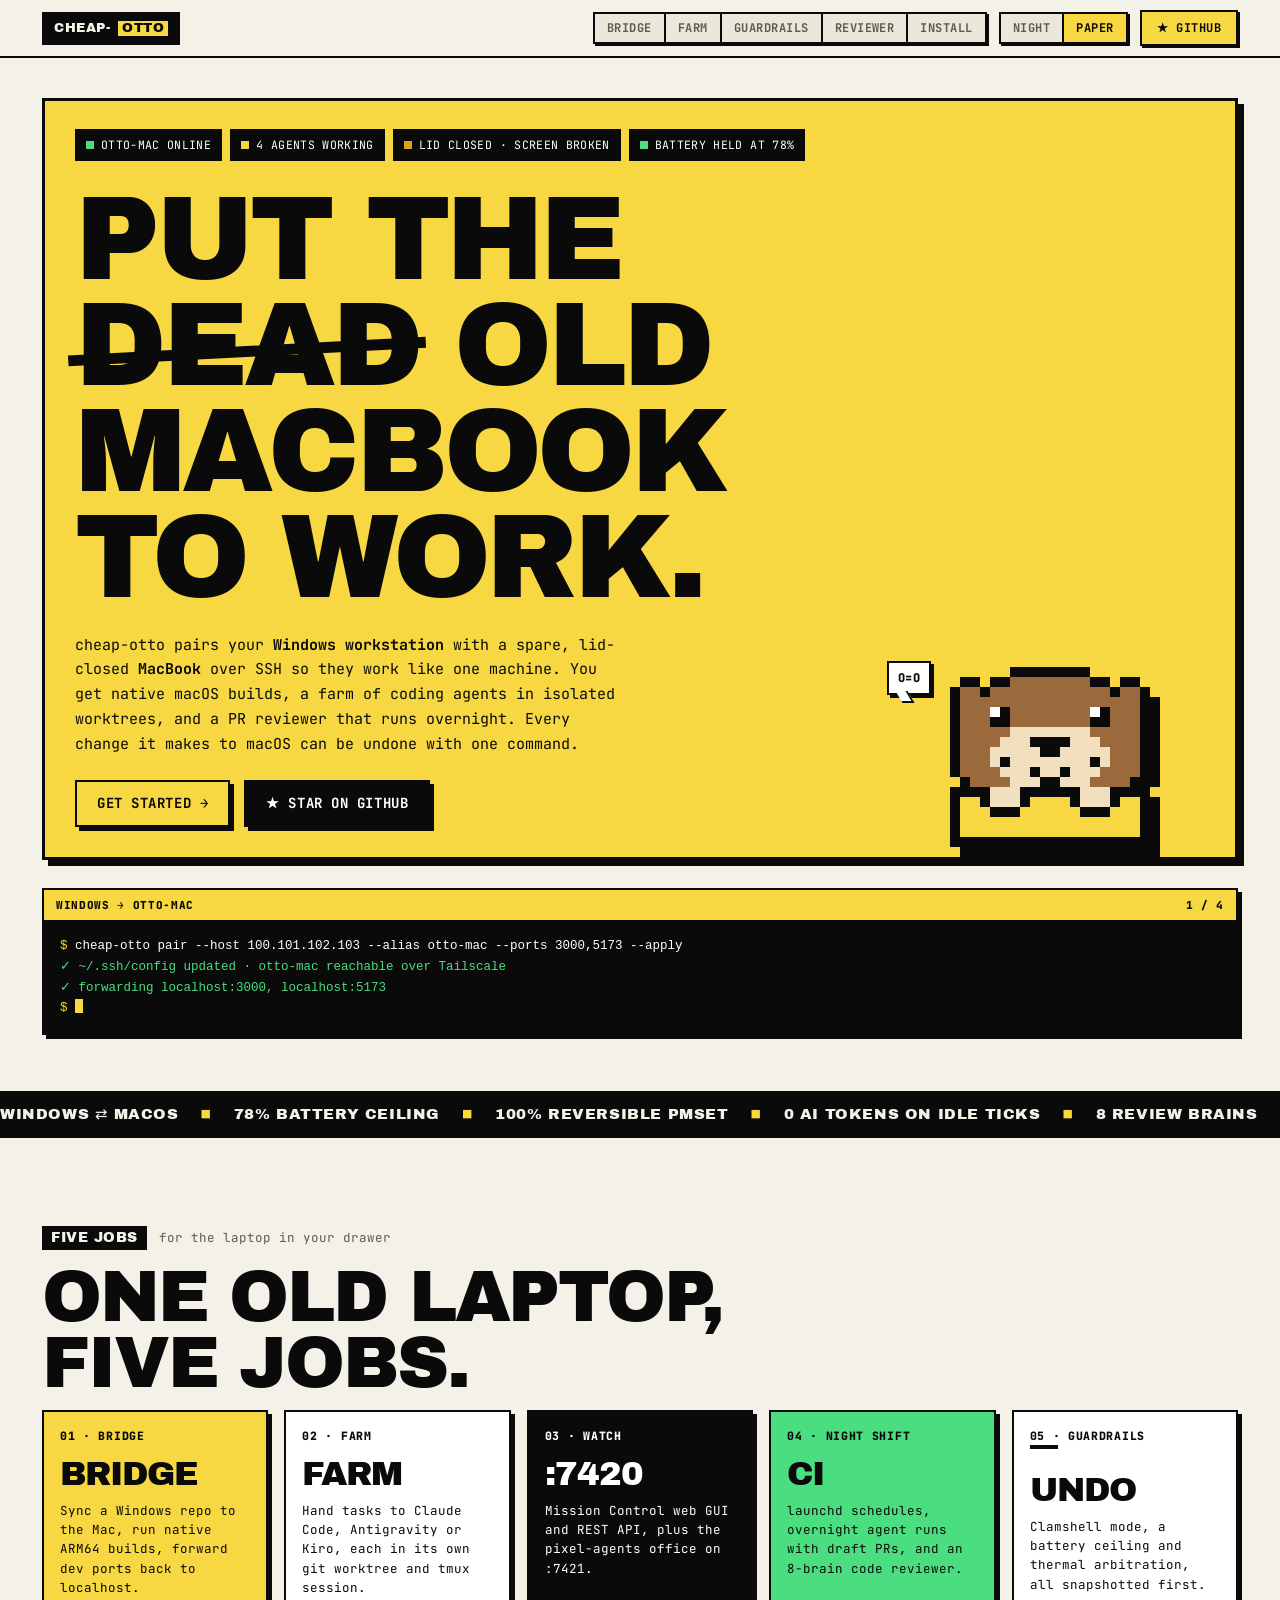
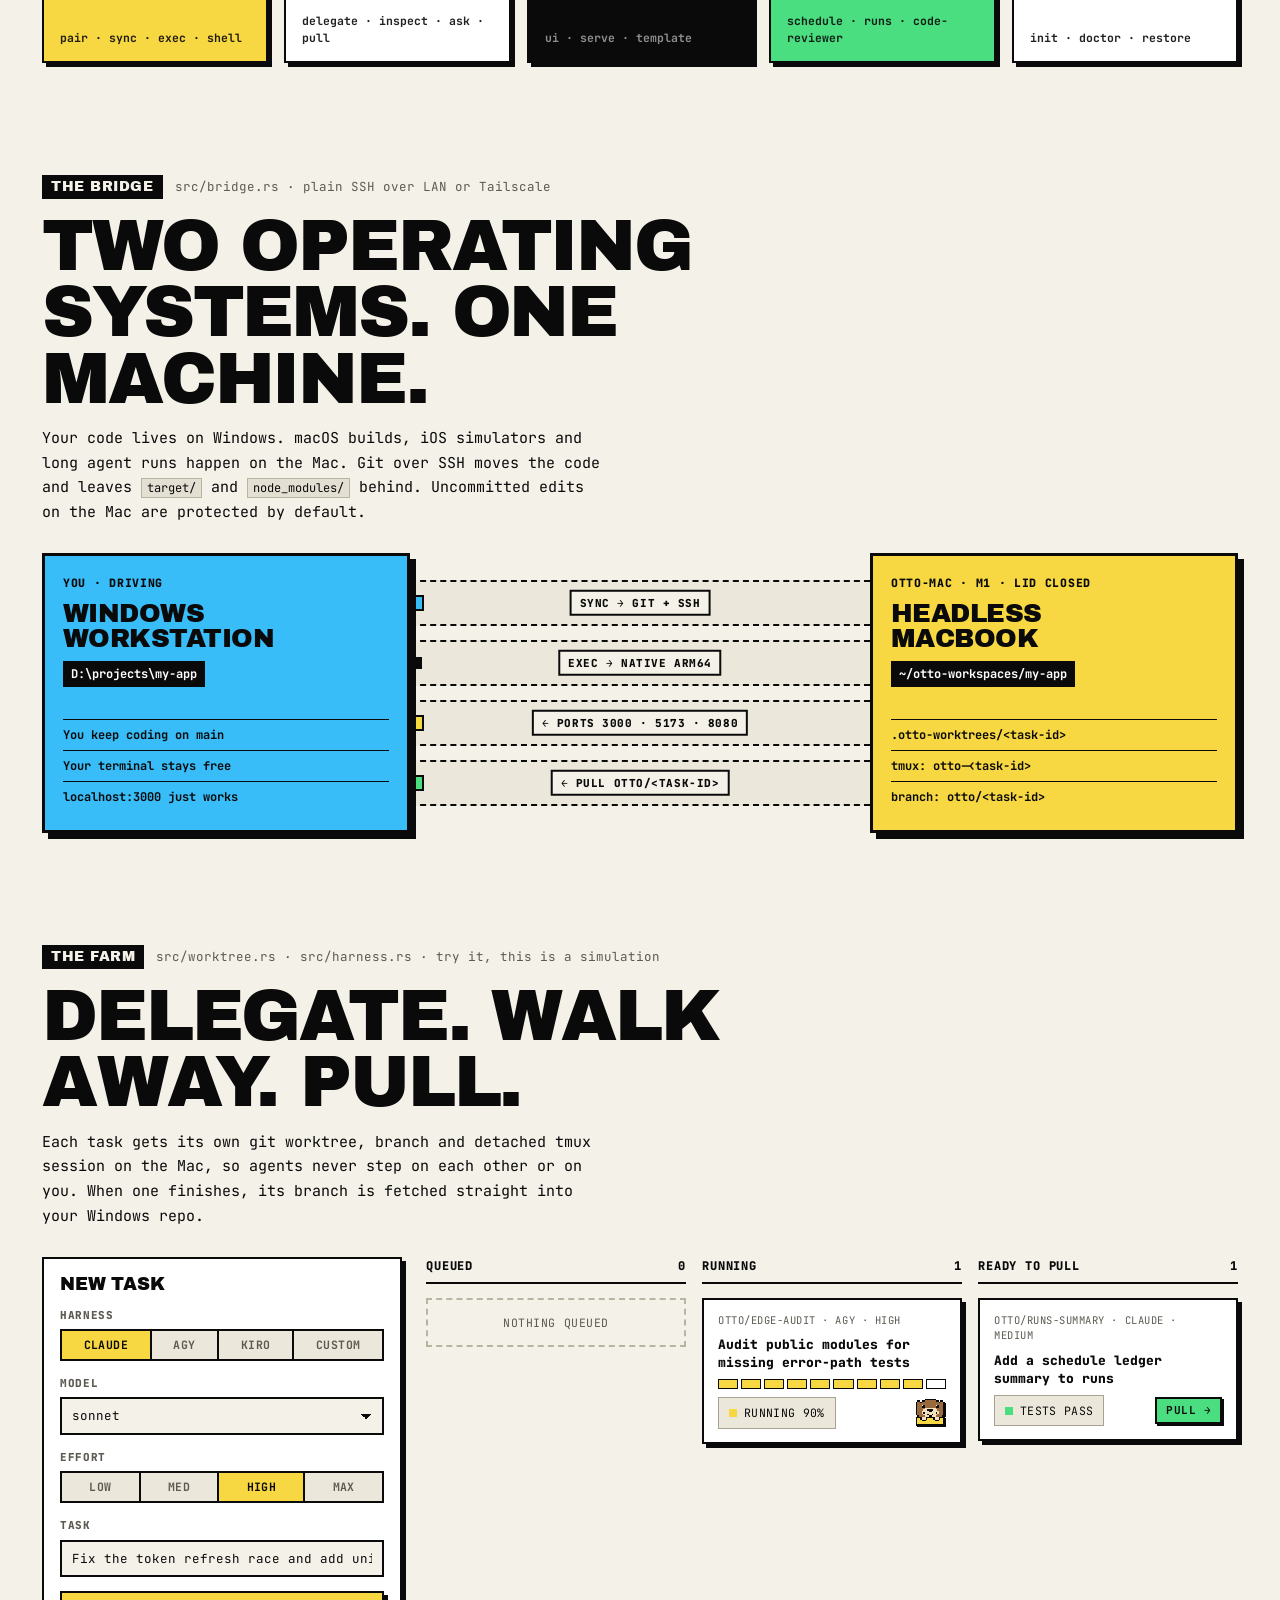
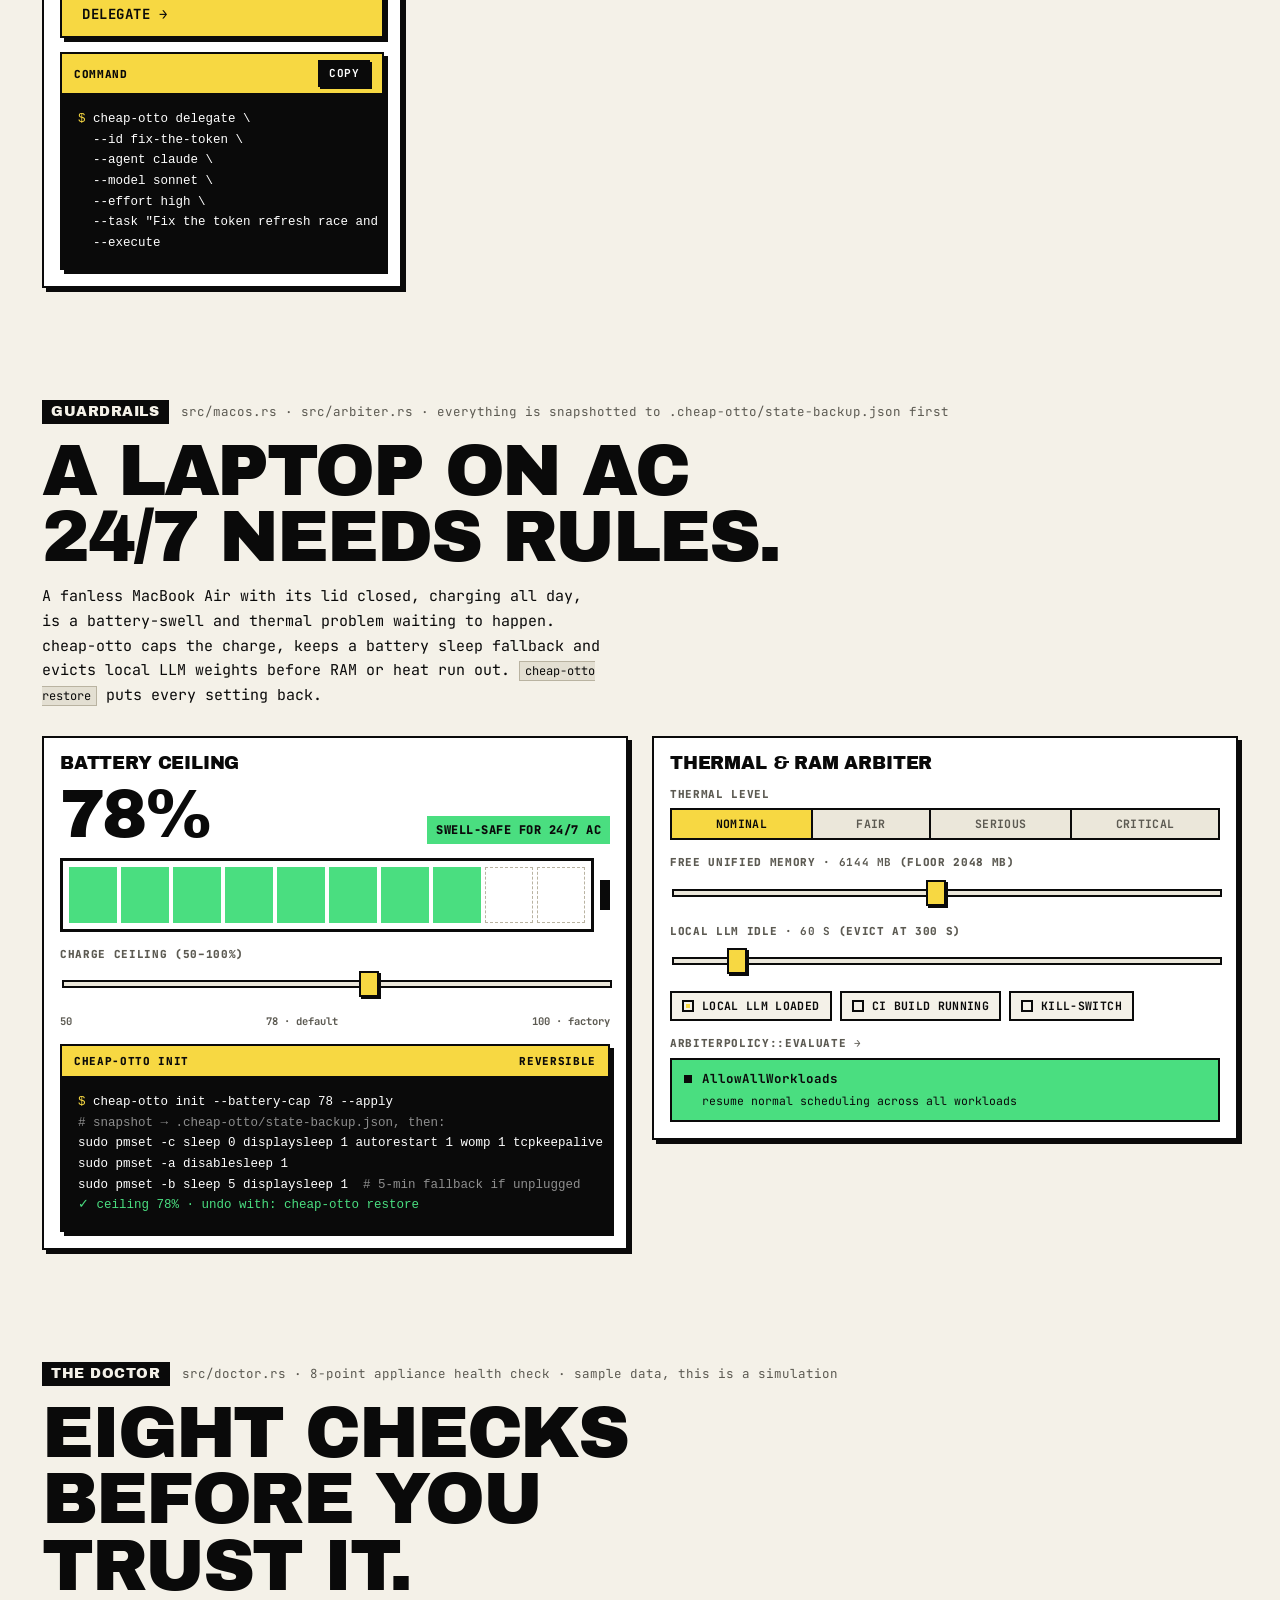
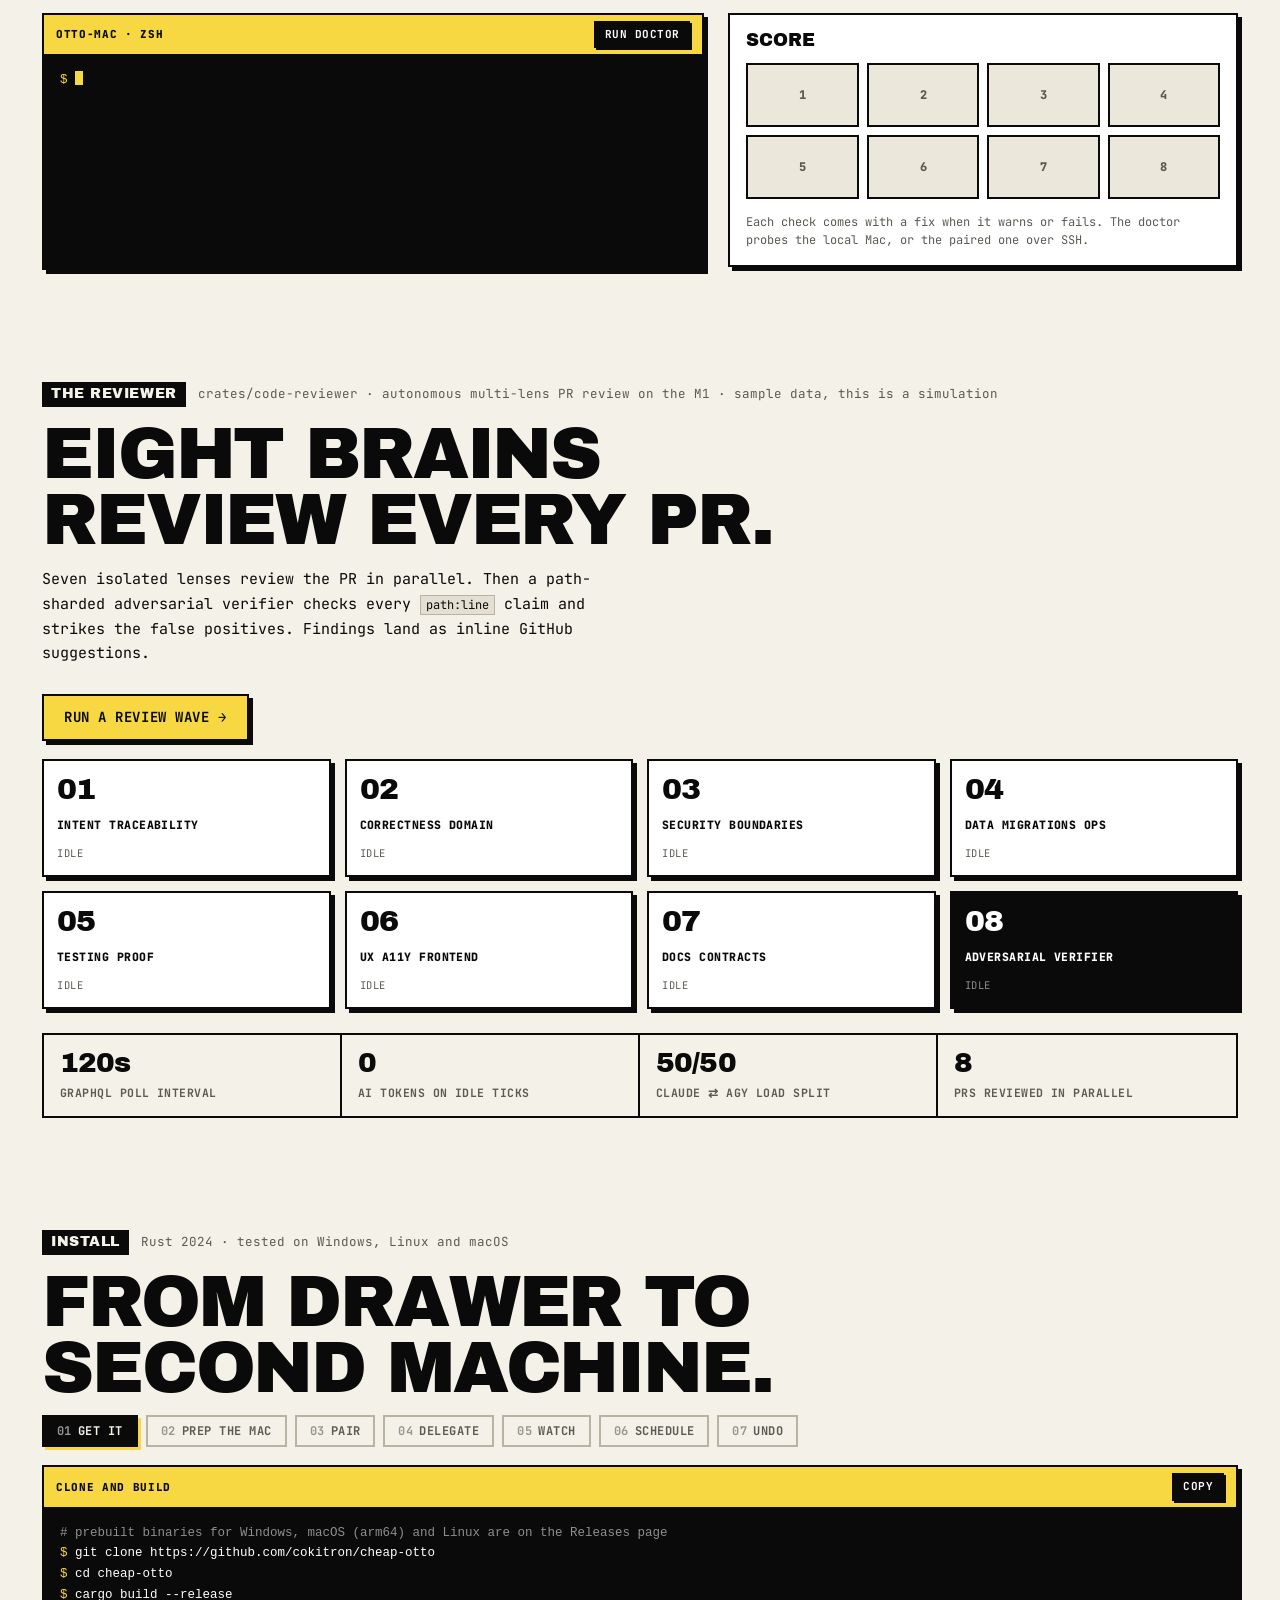
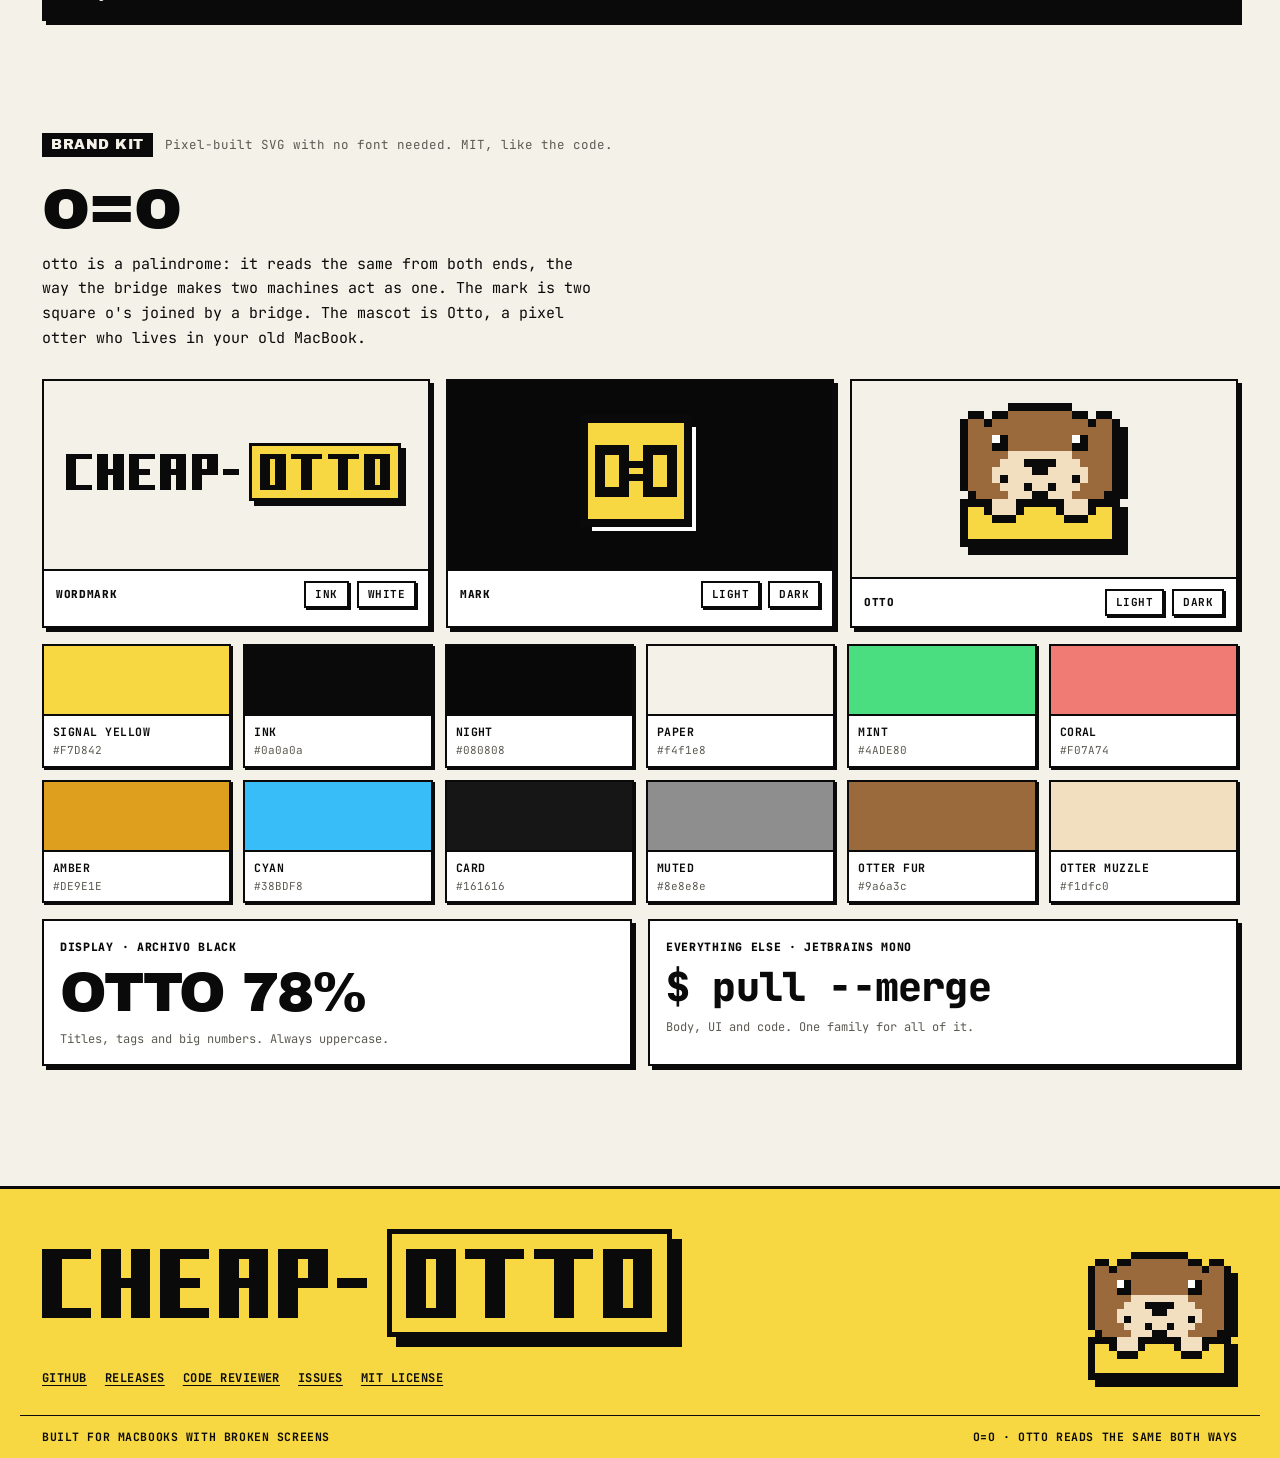
==== commit ea42580c: "fix(pr-#4): align rules docs, brand scripts and site labels with the code" ====
--- a/docs/index.html
+++ b/docs/index.html
@@ -516,7 +516,7 @@
   <!-- ================= DOCTOR ================= -->
   <section class="block" id="doctor">
     <div class="wrap">
-      <div class="sechead"><span class="sectag">The doctor</span><span class="secsub">src/doctor.rs · 8-point appliance health check</span></div>
+      <div class="sechead"><span class="sectag">The doctor</span><span class="secsub">src/doctor.rs · 8-point appliance health check · sample data, this is a simulation</span></div>
       <h2 class="h2">Eight checks before you trust it.</h2>
       <div class="doctor">
         <div class="term"><div class="term-bar"><span>otto-mac · zsh</span><button type="button" class="btn sm" id="run-doctor">Run doctor</button></div><pre id="doctor-out"><span class="p">$</span> <span class="cursor"></span></pre></div>
@@ -532,7 +532,7 @@
   <!-- ================= REVIEWER ================= -->
   <section class="block" id="reviewer">
     <div class="wrap">
-      <div class="sechead"><span class="sectag">The reviewer</span><span class="secsub">crates/code-reviewer · autonomous multi-lens PR review on the M1</span></div>
+      <div class="sechead"><span class="sectag">The reviewer</span><span class="secsub">crates/code-reviewer · autonomous multi-lens PR review on the M1 · sample data, this is a simulation</span></div>
       <h2 class="h2">Eight brains review every PR.</h2>
       <p class="lede">Seven isolated lenses review the PR in parallel. Then a path-sharded adversarial verifier checks every <code>path:line</code> claim and strikes the false positives. Findings land as inline GitHub suggestions.</p>
       <div style="margin-bottom:18px"><button type="button" class="btn big" id="run-wave">Run a review wave →</button></div>
@@ -852,12 +852,12 @@
   /* ---------- quickstart ---------- */
   var QS = [
     ['Get it', 'clone and build', ['<span class="c"># prebuilt binaries for Windows, macOS (arm64) and Linux are on the Releases page</span>', 'git clone https://github.com/cokitron/cheap-otto', 'cd cheap-otto', 'cargo build --release']],
-    ['Prep the Mac', 'prepare the mac', ['<span class="c"># snapshot pmset to .cheap-otto/state-backup.json, then apply clamshell + 78% ceiling</span>', 'cargo run -- init --battery-cap 78 --apply', 'cargo run -- doctor']],
-    ['Pair', 'pair windows ⇄ mac', ['cargo run -- pair --host 192.168.1.42 --user admin --alias otto-mac --ports 3000,5173,8080 --apply', 'cargo run -- sync --execute', 'cargo run -- exec --cmd "cargo test --all-targets" --execute']],
+    ['Prep the Mac', 'prepare the mac', ['<span class="c"># snapshot pmset to .cheap-otto/state-backup.json, then apply clamshell + 78% ceiling</span>', 'cargo run -p cheap-otto -- init --battery-cap 78 --apply', 'cargo run -p cheap-otto -- doctor']],
+    ['Pair', 'pair windows ⇄ mac', ['cargo run -p cheap-otto -- pair --host 192.168.1.42 --user admin --alias otto-mac --ports 3000,5173,8080 --apply', 'cargo run -p cheap-otto -- sync --execute', 'cargo run -p cheap-otto -- exec --cmd "cargo test --all-targets" --execute']],
     ['Delegate', 'delegate + pull', ['cheap-otto harnesses --remote', 'cheap-otto delegate --id fix-auth-race --agent claude --model sonnet --effort high --verify "cargo test --all-targets" --task "Fix the token refresh race condition and add unit tests" --execute', 'cheap-otto ask --id fix-auth-race --model opus --prompt "Summarize your root-cause fix and edge cases" --execute', 'cheap-otto pull --id fix-auth-race --execute --merge']],
-    ['Watch', 'mission control', ['<span class="c"># Mission Control on http://localhost:7420 · pixel-agents office on :7421</span>', 'cheap-otto ui --execute', 'cargo run -- attach --id fix-auth-race --execute', 'cargo run -- logs --id fix-auth-race --follow --execute']],
-    ['Schedule', 'night shift', ['cargo run -- schedule add --id main-ci --every 15m --on-change --ci "cargo fmt --all -- --check && cargo clippy --all-targets -- -D warnings && cargo test" --execute', 'cargo run -- schedule add --id nightly-audit --daily 02:00 --agent claude --task "Audit dependencies and add missing edge-case unit tests" --draft-pr --execute', 'cargo run -- runs --execute']],
-    ['Undo', 'put it all back', ['<span class="c"># restore factory sleep settings and unload every launchd schedule</span>', 'cargo run -- restore --unload-schedules --remote --apply']]
+    ['Watch', 'mission control', ['<span class="c"># Mission Control on http://localhost:7420 · pixel-agents office on :7421</span>', 'cheap-otto ui --execute', 'cargo run -p cheap-otto -- attach --id fix-auth-race --execute', 'cargo run -p cheap-otto -- logs --id fix-auth-race --follow --execute']],
+    ['Schedule', 'night shift', ['cargo run -p cheap-otto -- schedule add --id main-ci --every 15m --on-change --ci "cargo fmt --all -- --check && cargo clippy --all-targets -- -D warnings && cargo test" --execute', 'cargo run -p cheap-otto -- schedule add --id nightly-audit --daily 02:00 --agent claude --task "Audit dependencies and add missing edge-case unit tests" --draft-pr --execute', 'cargo run -p cheap-otto -- runs --execute']],
+    ['Undo', 'put it all back', ['<span class="c"># restore factory sleep settings and unload every launchd schedule</span>', 'cargo run -p cheap-otto -- restore --unload-schedules --remote --apply']]
   ];
   var qsIdx = 0;
   $('#qs-tabs').innerHTML = QS.map(function (q, i) { return '<button role="tab" aria-selected="' + (i === 0) + '" data-i="' + i + '"><span class="n">0' + (i + 1) + '</span>' + q[0] + '</button>'; }).join('');
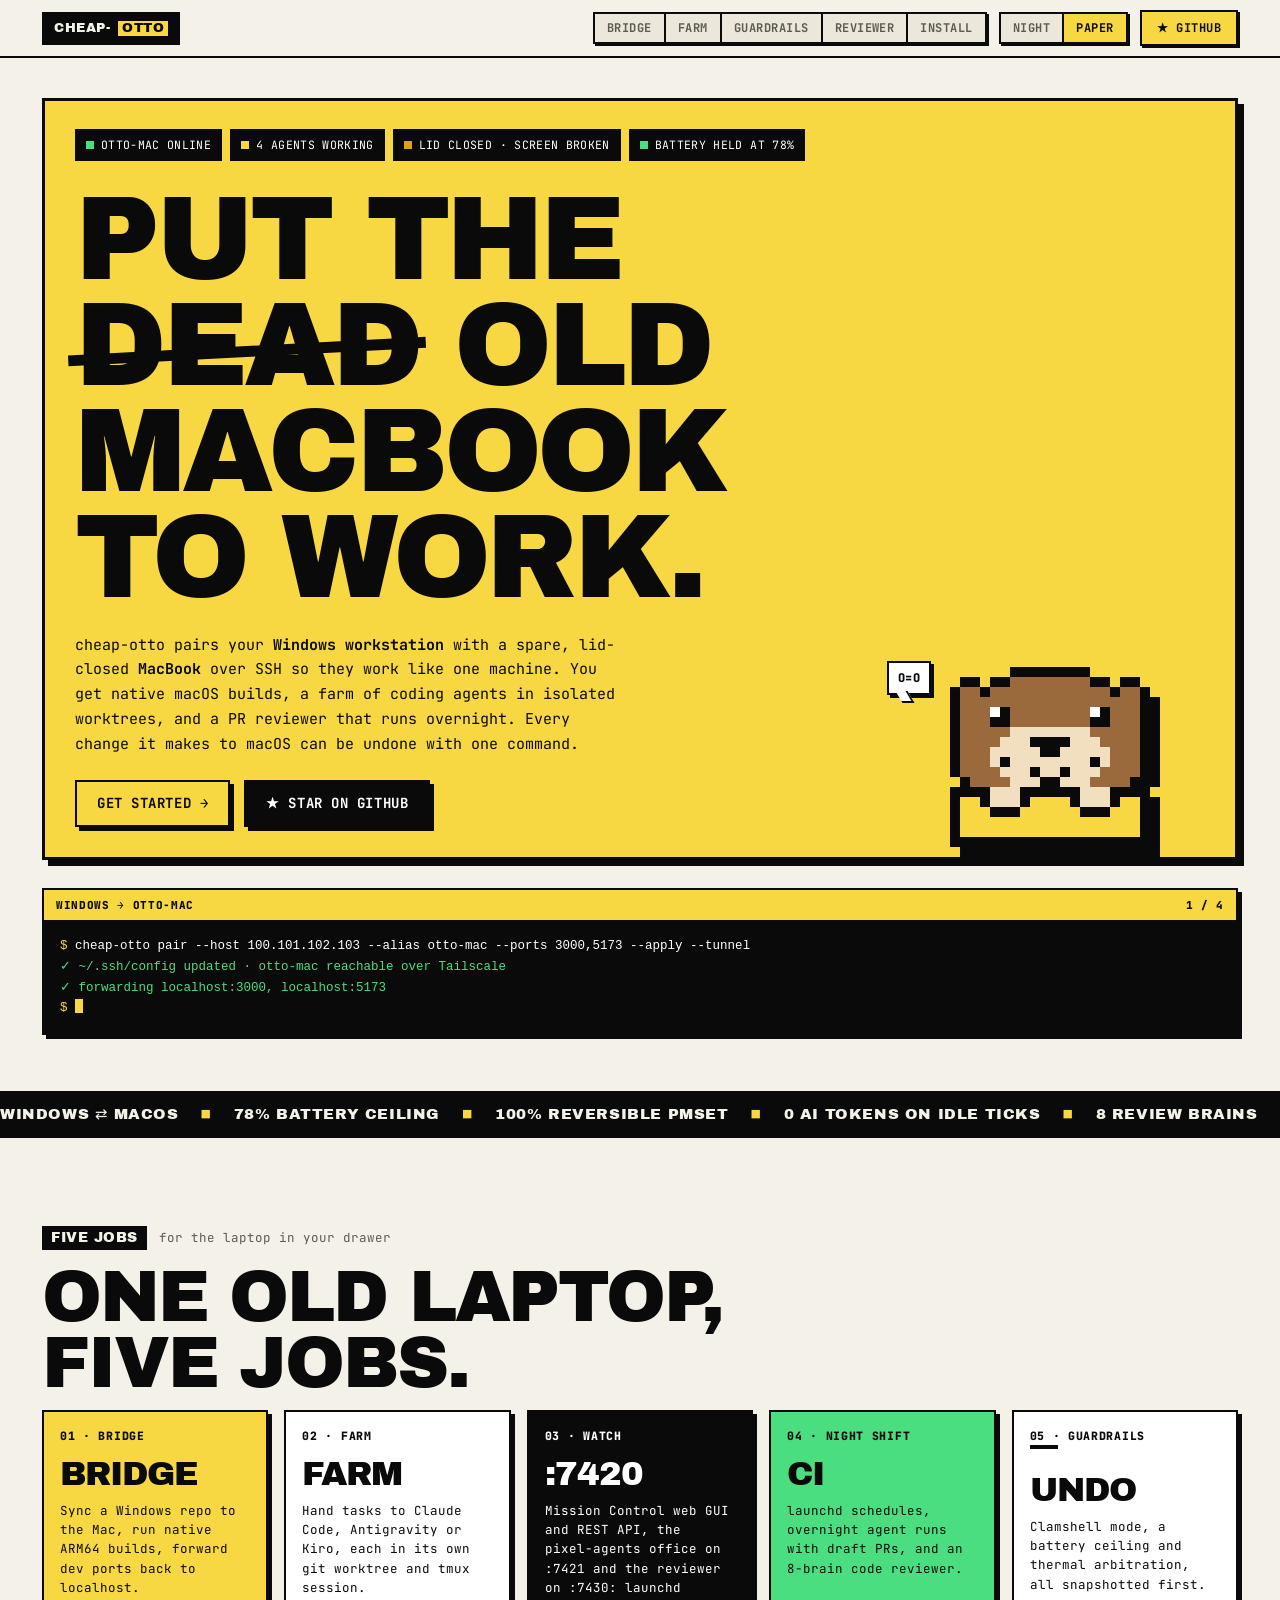
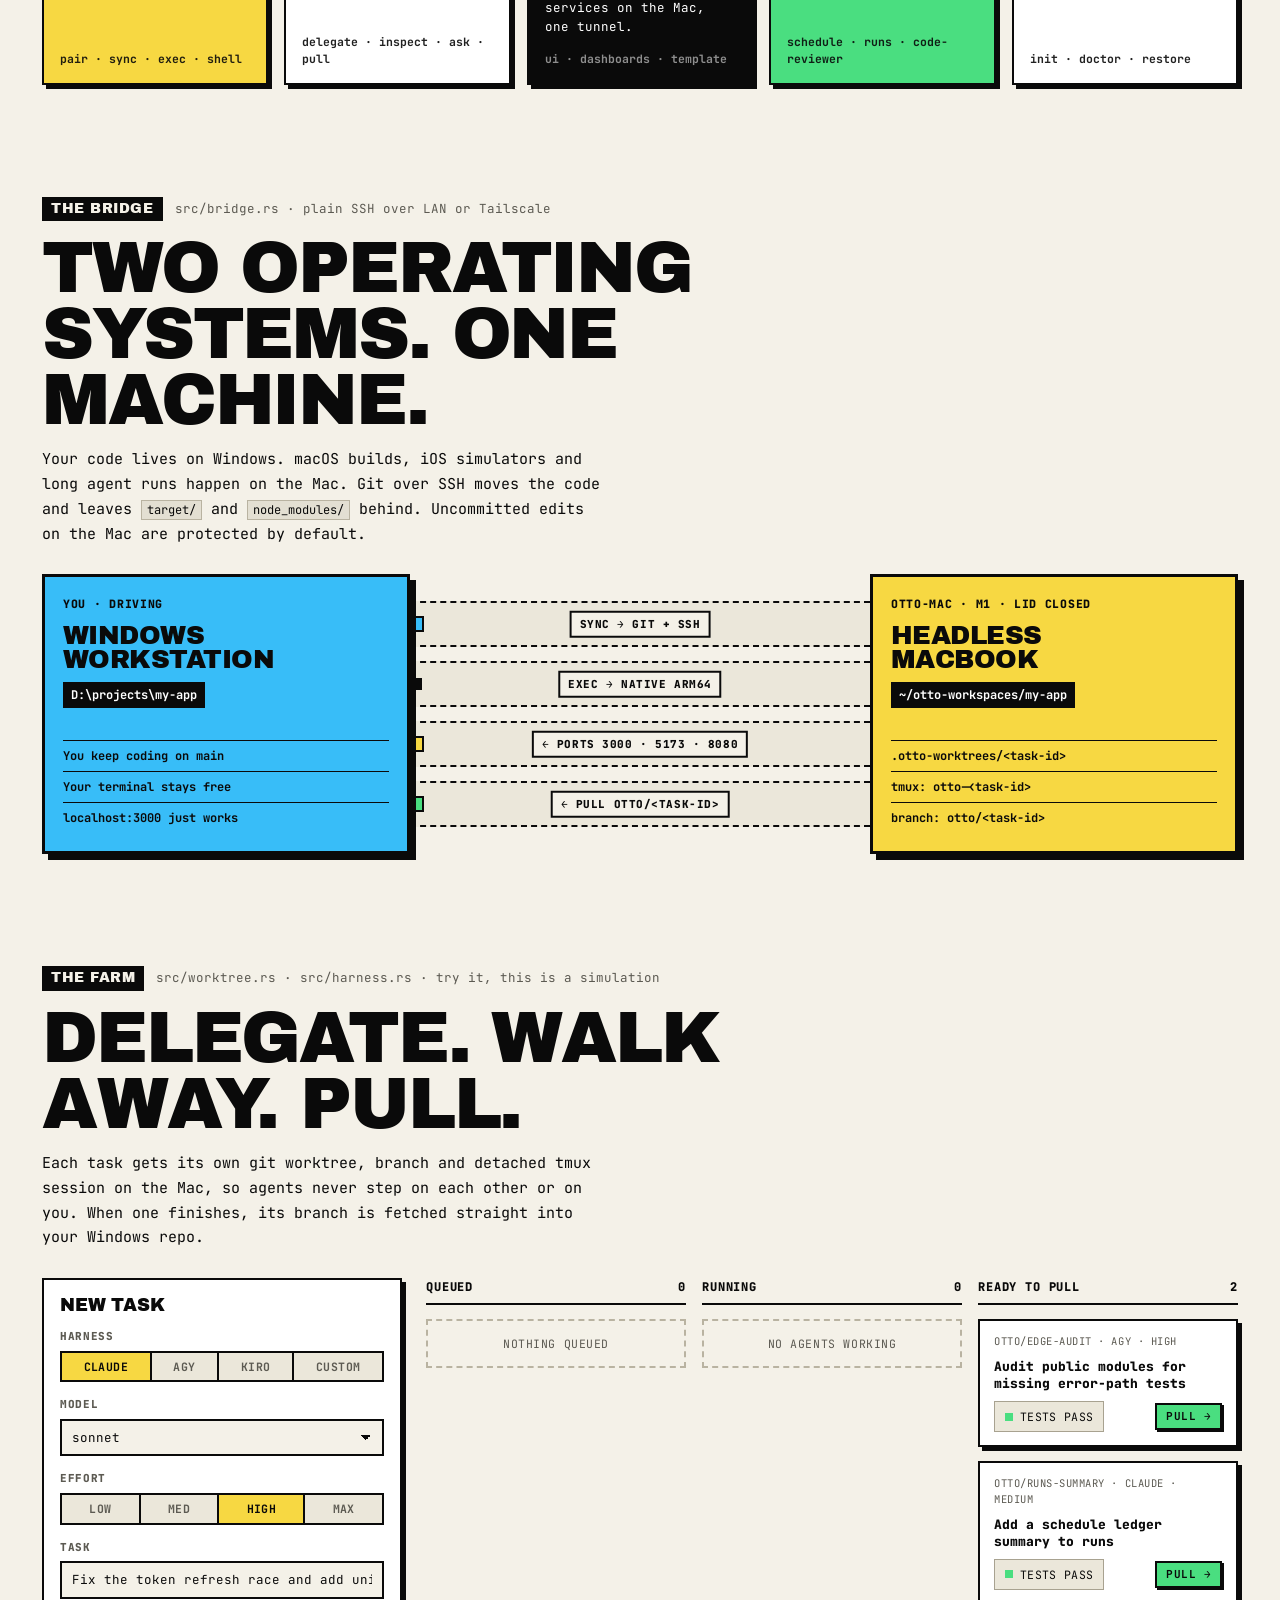
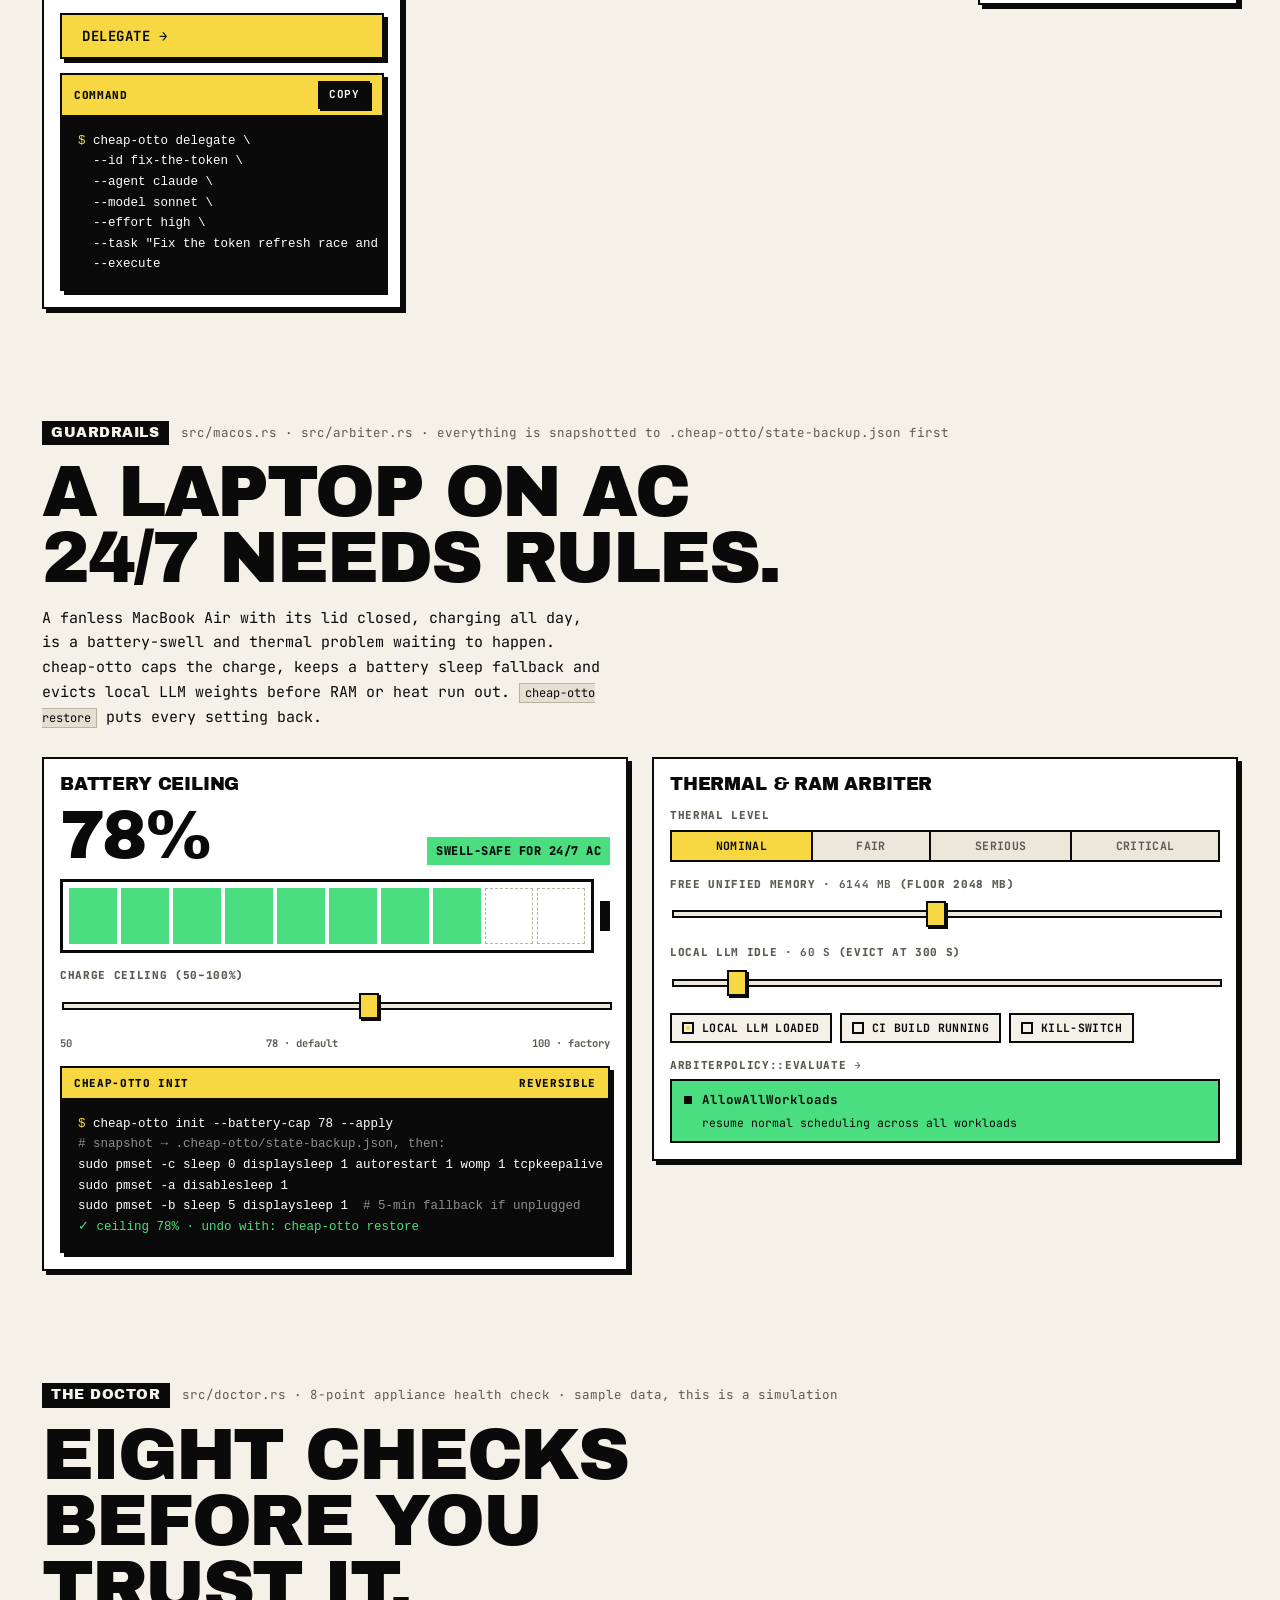
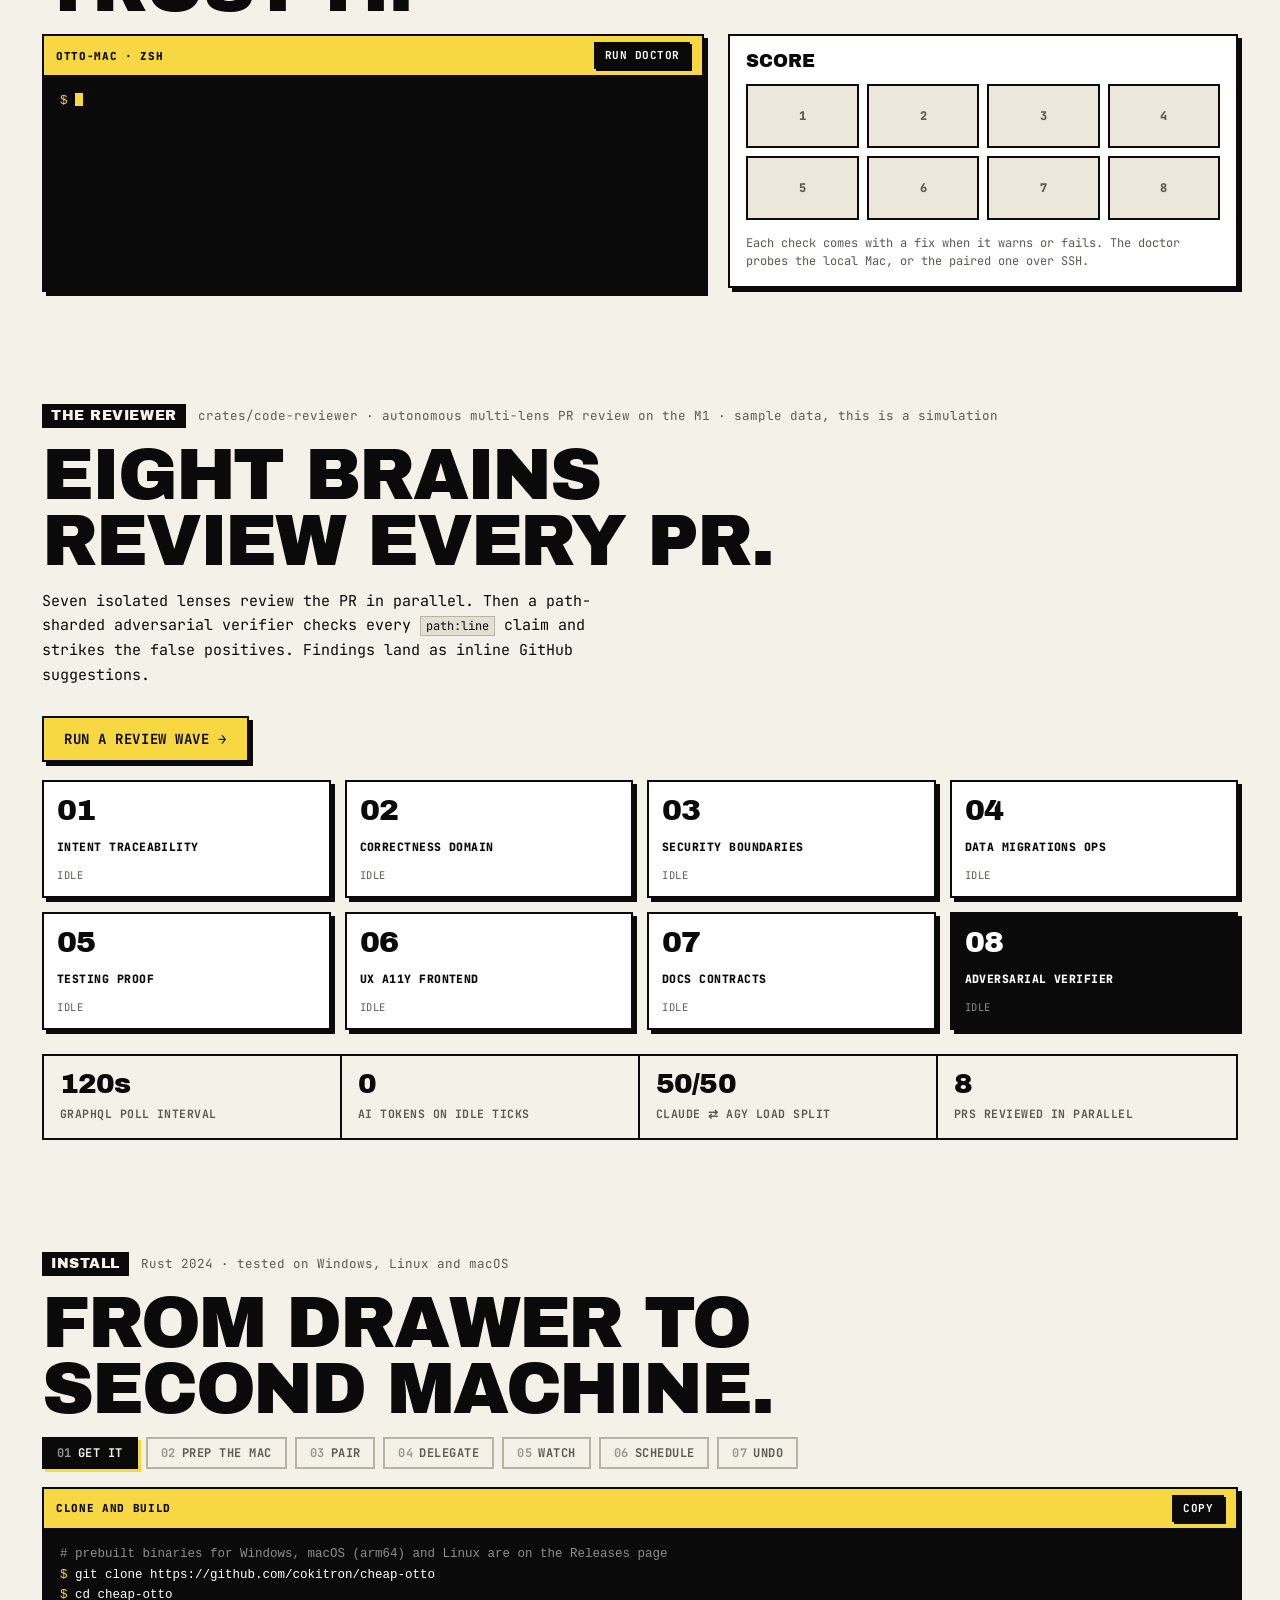
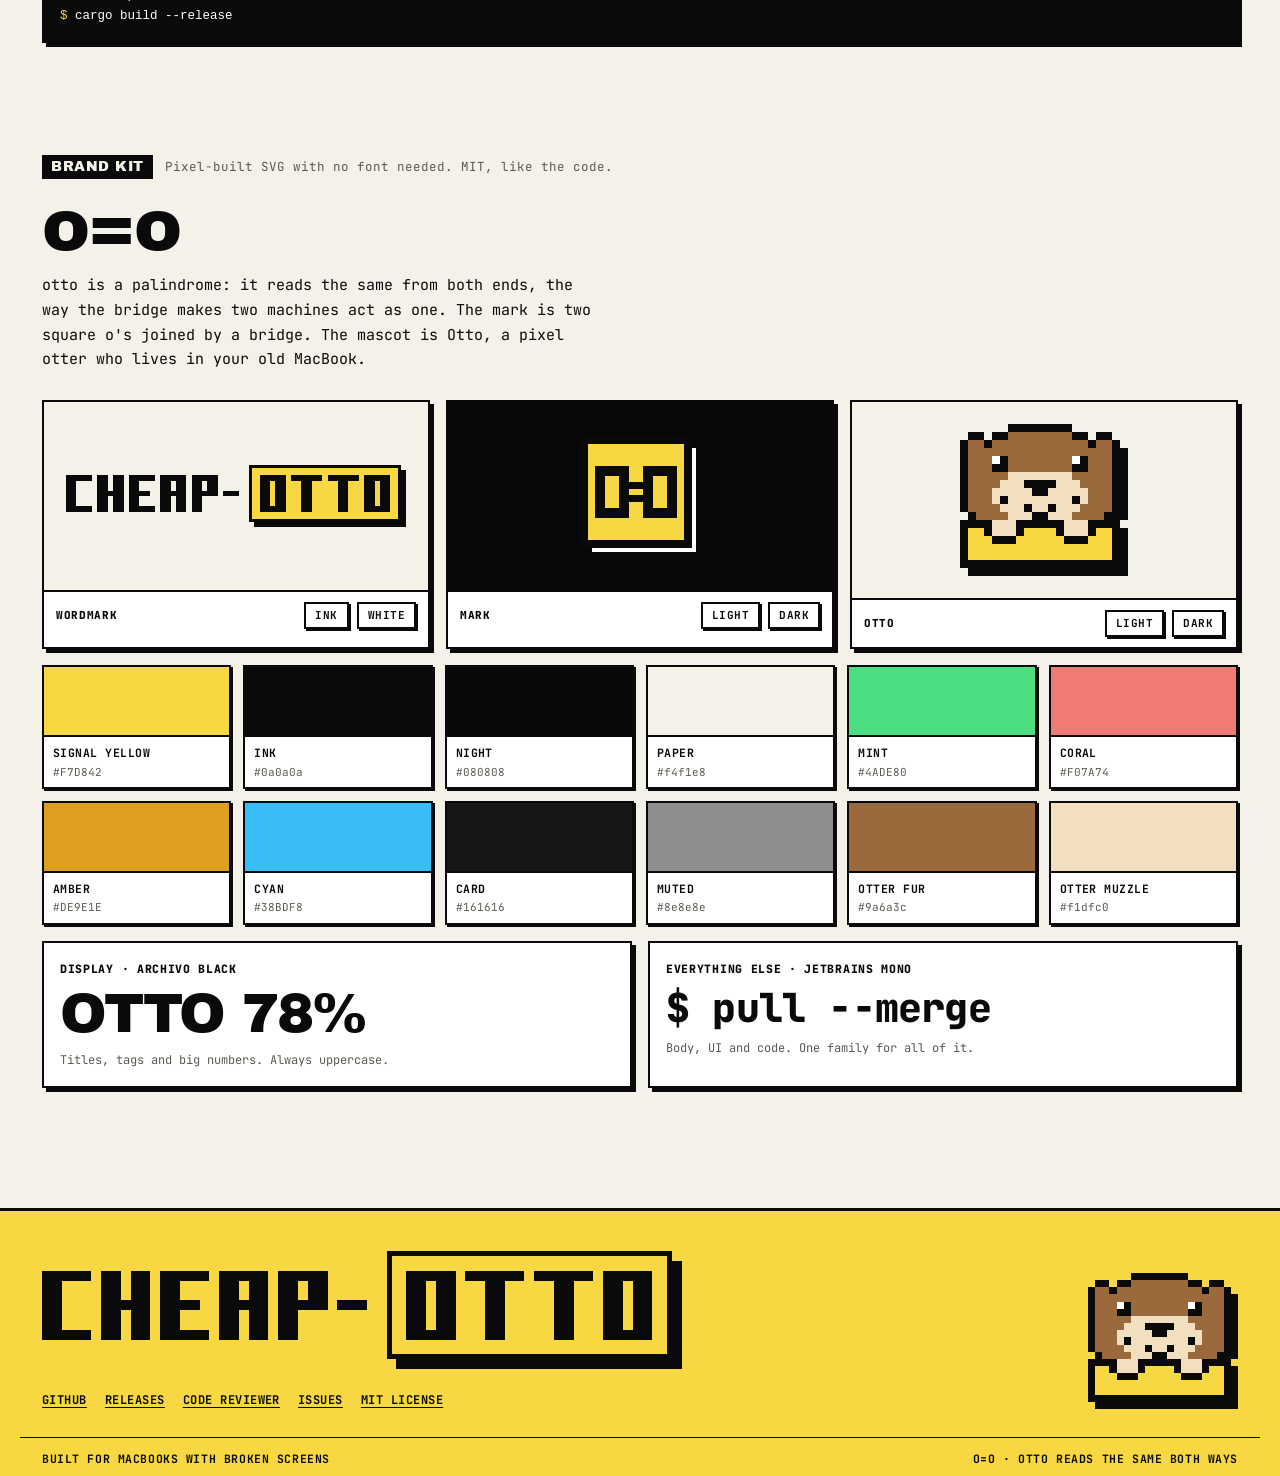
==== commit 5d04ee4f: "docs(dashboards): document the dashboard services and the one tunnel User docs (T5.1): README sectio" ====
--- a/docs/index.html
+++ b/docs/index.html
@@ -407,7 +407,7 @@
       <div class="vitals">
         <a class="vital y" href="#bridge"><span class="label">01 · bridge</span><span class="vital-val">Bridge</span><p>Sync a Windows repo to the Mac, run native ARM64 builds, forward dev ports back to localhost.</p><span class="cmds">pair · sync · exec · shell</span></a>
         <a class="vital" href="#farm"><span class="label">02 · farm</span><span class="vital-val">Farm</span><p>Hand tasks to Claude Code, Antigravity or Kiro, each in its own git worktree and tmux session.</p><span class="cmds">delegate · inspect · ask · pull</span></a>
-        <a class="vital d" href="#farm"><span class="label">03 · watch</span><span class="vital-val">:7420</span><p>Mission Control web GUI and REST API, plus the pixel-agents office on :7421.</p><span class="cmds">ui · serve · template</span></a>
+        <a class="vital d" href="#farm"><span class="label">03 · watch</span><span class="vital-val">:7420</span><p>Mission Control web GUI and REST API, the pixel-agents office on :7421 and the reviewer on :7430: launchd services on the Mac, one tunnel.</p><span class="cmds">ui · dashboards · template</span></a>
         <a class="vital m" href="#reviewer"><span class="label">04 · night shift</span><span class="vital-val">CI</span><p>launchd schedules, overnight agent runs with draft PRs, and an 8-brain code reviewer.</p><span class="cmds">schedule · runs · code-reviewer</span></a>
         <a class="vital" href="#guardrails"><span class="label">05 · guardrails</span><span class="vital-dash" aria-hidden="true"></span><span class="vital-val">Undo</span><p>Clamshell mode, a battery ceiling and thermal arbitration, all snapshotted first.</p><span class="cmds">init · doctor · restore</span></a>
       </div>
@@ -629,7 +629,7 @@
 
   /* ---------- hero typer ---------- */
   var scenes = [
-    [['p', 'cheap-otto pair --host 100.101.102.103 --alias otto-mac --ports 3000,5173 --apply'], ['ok', '✓ ~/.ssh/config updated · otto-mac reachable over Tailscale'], ['ok', '✓ forwarding localhost:3000, localhost:5173']],
+    [['p', 'cheap-otto pair --host 100.101.102.103 --alias otto-mac --ports 3000,5173 --apply --tunnel'], ['ok', '✓ ~/.ssh/config updated · otto-mac reachable over Tailscale'], ['ok', '✓ forwarding localhost:3000, localhost:5173']],
     [['p', 'cheap-otto sync --execute'], ['c', '# my-app @ main → ~/otto-workspaces/my-app (target/ and node_modules/ excluded)'], ['ok', '✓ synced in 2.1s · remote edits protected']],
     [['p', 'cheap-otto delegate --id fix-auth-race --agent claude --model sonnet --effort high --execute'], ['c', '# worktree .otto-worktrees/fix-auth-race · tmux otto-fix-auth-race'], ['w', '■ running · verify: cargo test --all-targets']],
     [['p', 'cheap-otto pull --id fix-auth-race --execute --merge'], ['ok', '✓ fetched otto/fix-auth-race into D:\\projects\\my-app'], ['ok', '✓ merged into main · go get a coffee']]
@@ -855,7 +855,7 @@
     ['Prep the Mac', 'prepare the mac', ['<span class="c"># snapshot pmset to .cheap-otto/state-backup.json, then apply clamshell + 78% ceiling</span>', 'cargo run -p cheap-otto -- init --battery-cap 78 --apply', 'cargo run -p cheap-otto -- doctor']],
     ['Pair', 'pair windows ⇄ mac', ['cargo run -p cheap-otto -- pair --host 192.168.1.42 --user admin --alias otto-mac --ports 3000,5173,8080 --apply', 'cargo run -p cheap-otto -- sync --execute', 'cargo run -p cheap-otto -- exec --cmd "cargo test --all-targets" --execute']],
     ['Delegate', 'delegate + pull', ['cheap-otto harnesses --remote', 'cheap-otto delegate --id fix-auth-race --agent claude --model sonnet --effort high --verify "cargo test --all-targets" --task "Fix the token refresh race condition and add unit tests" --execute', 'cheap-otto ask --id fix-auth-race --model opus --prompt "Summarize your root-cause fix and edge cases" --execute', 'cheap-otto pull --id fix-auth-race --execute --merge']],
-    ['Watch', 'mission control', ['<span class="c"># Mission Control on http://localhost:7420 · pixel-agents office on :7421</span>', 'cheap-otto ui --execute', 'cargo run -p cheap-otto -- attach --id fix-auth-race --execute', 'cargo run -p cheap-otto -- logs --id fix-auth-race --follow --execute']],
+    ['Watch', 'mission control', ['<span class="c"># three launchd services on the mac, one tunnel: mission control :7420 · pixel office :7421 · reviewer :7430</span>', 'cargo run -p cheap-otto -- ui --execute', 'cargo run -p cheap-otto -- dashboards status --execute', 'cargo run -p cheap-otto -- dashboards tunnel --stop --execute', 'cargo run -p cheap-otto -- dashboards uninstall --execute', 'cargo run -p cheap-otto -- attach --id fix-auth-race --execute', 'cargo run -p cheap-otto -- logs --id fix-auth-race --follow --execute']],
     ['Schedule', 'night shift', ['cargo run -p cheap-otto -- schedule add --id main-ci --every 15m --on-change --ci "cargo fmt --all -- --check && cargo clippy --all-targets -- -D warnings && cargo test" --execute', 'cargo run -p cheap-otto -- schedule add --id nightly-audit --daily 02:00 --agent claude --task "Audit dependencies and add missing edge-case unit tests" --draft-pr --execute', 'cargo run -p cheap-otto -- runs --execute']],
     ['Undo', 'put it all back', ['<span class="c"># restore factory sleep settings and unload every launchd schedule</span>', 'cargo run -p cheap-otto -- restore --unload-schedules --remote --apply']]
   ];
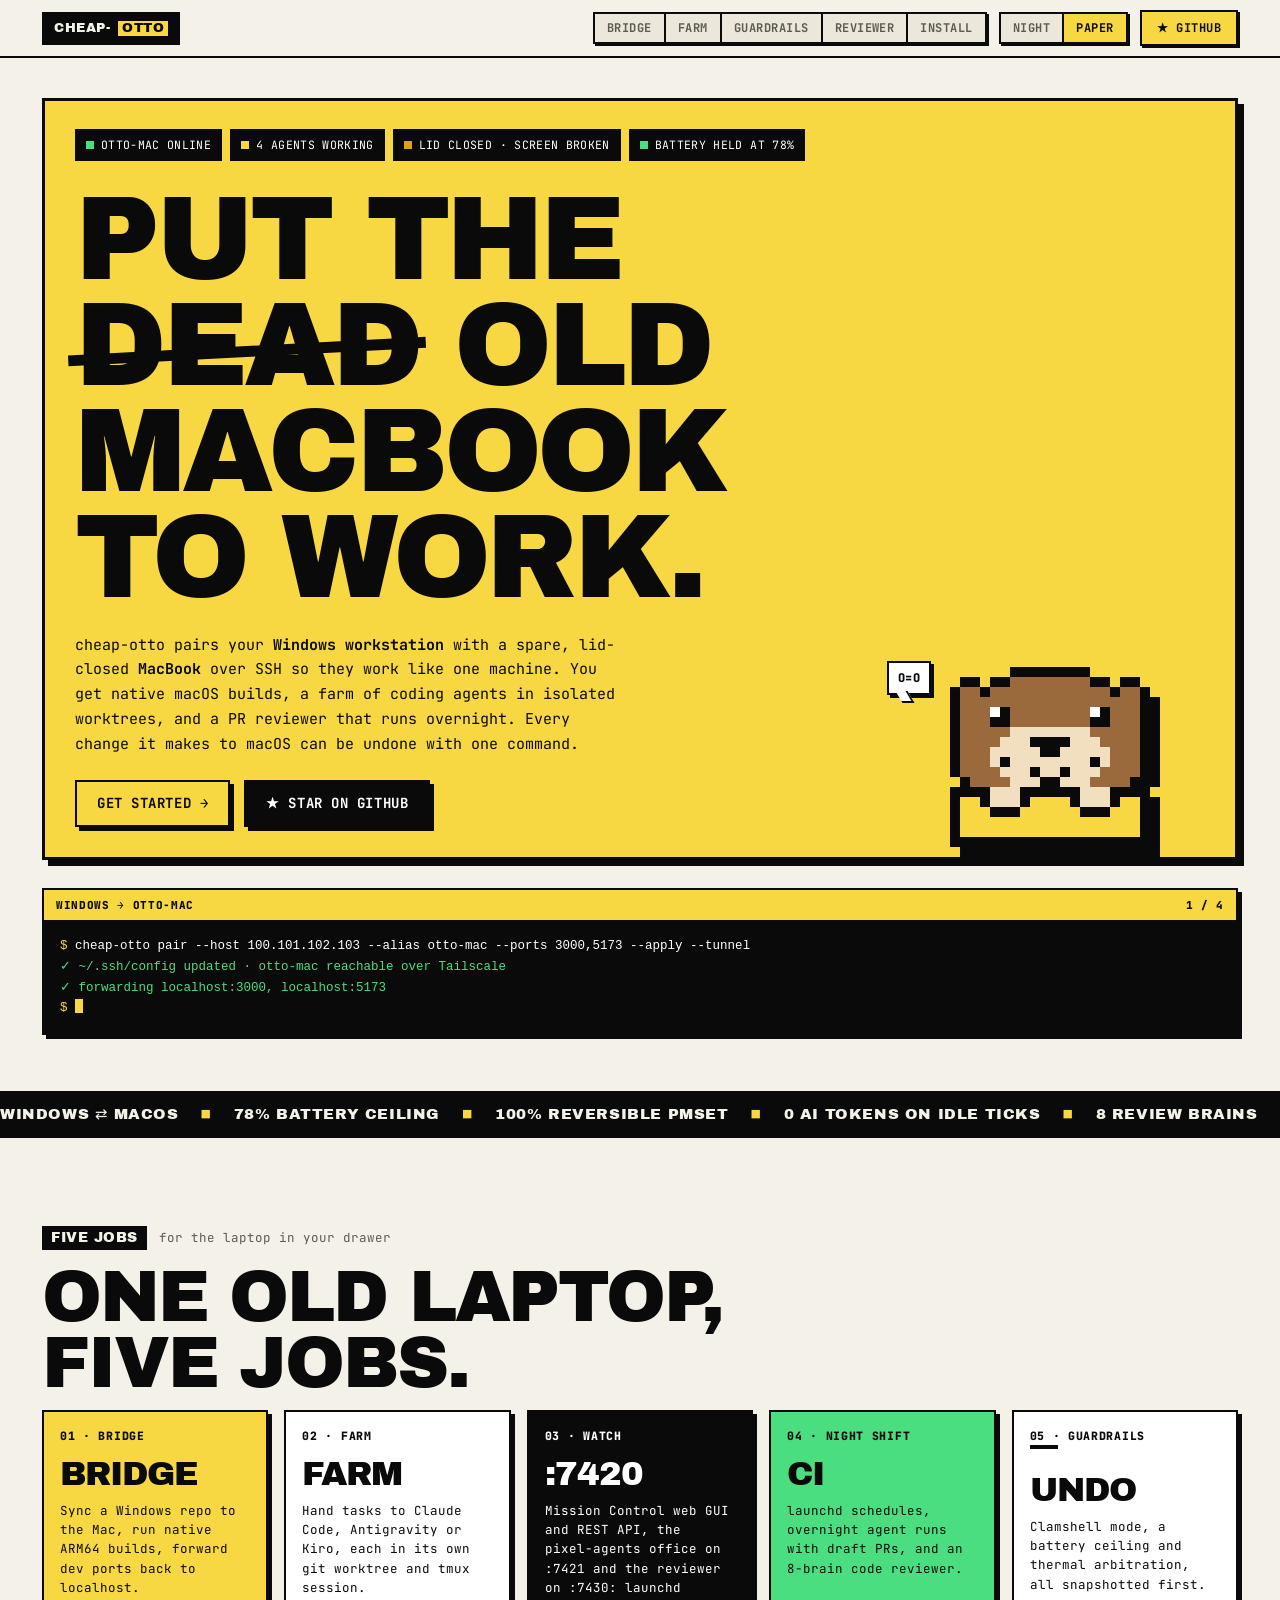
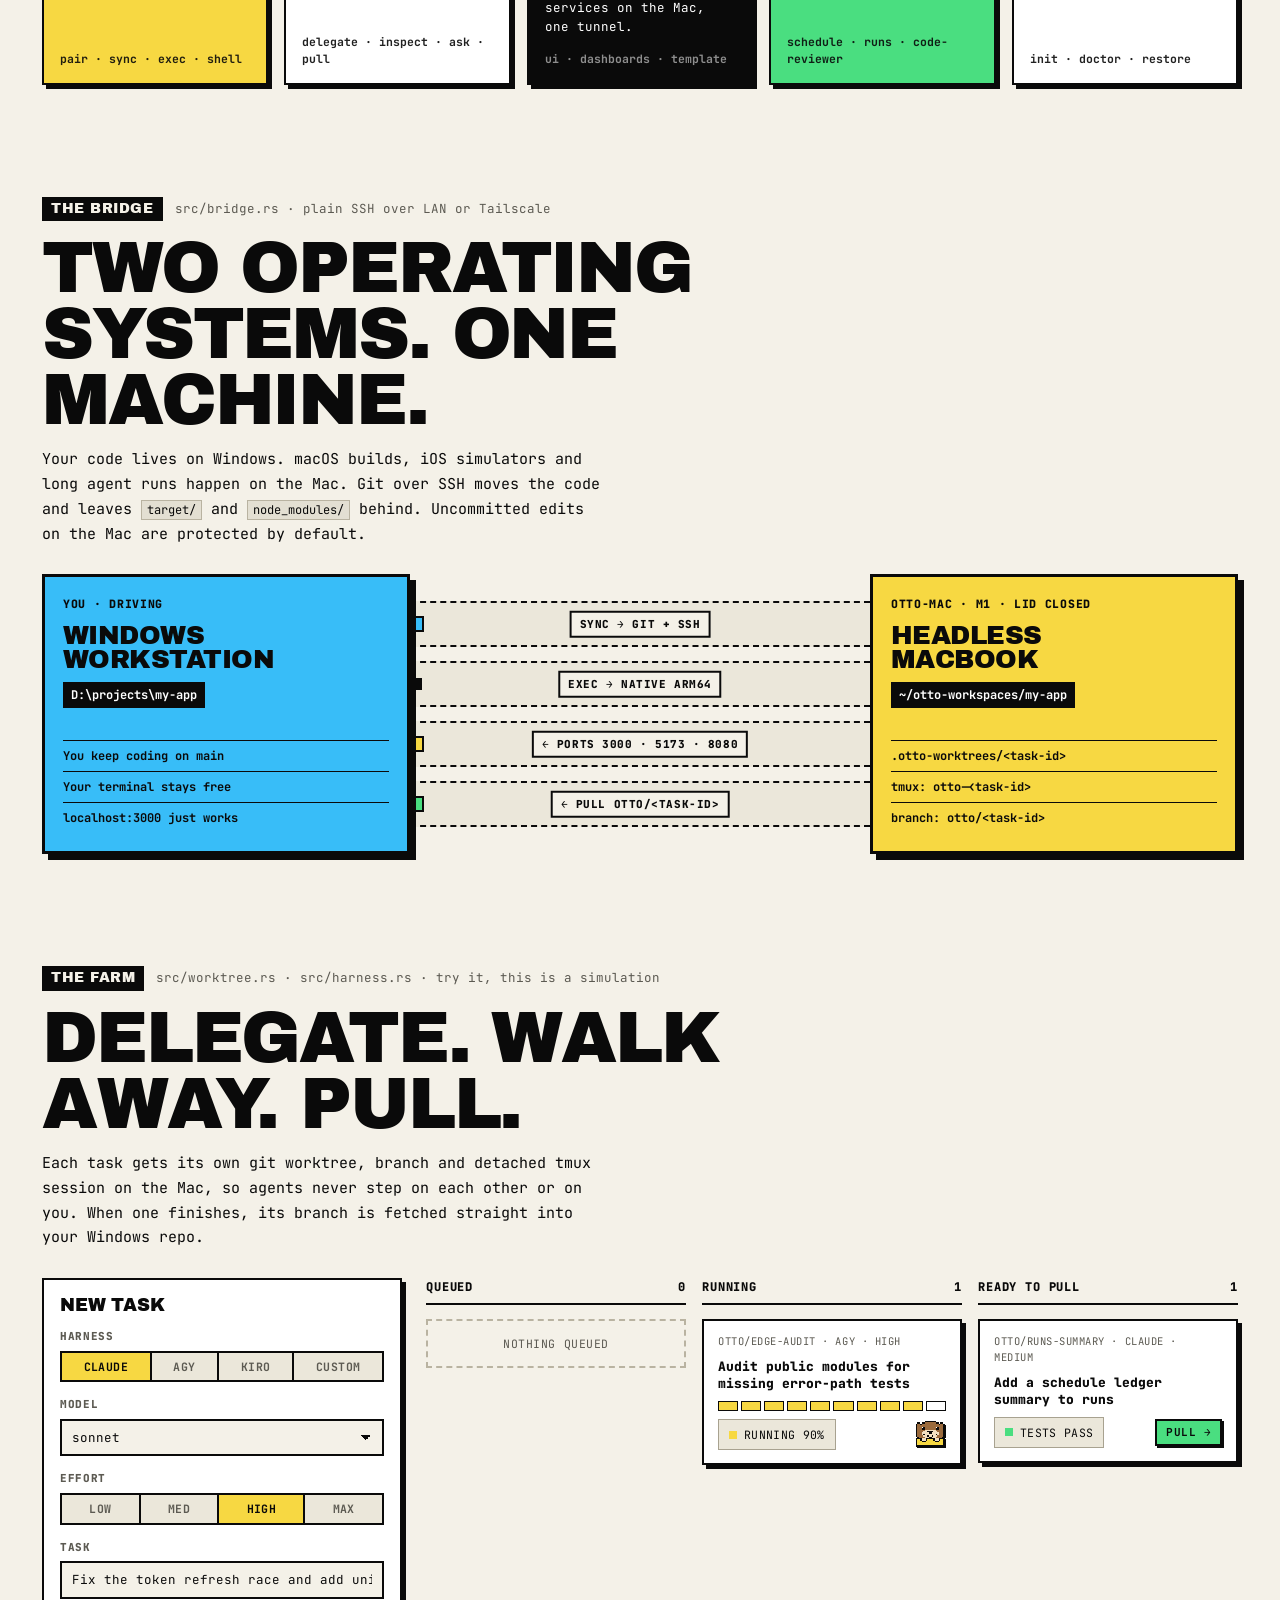
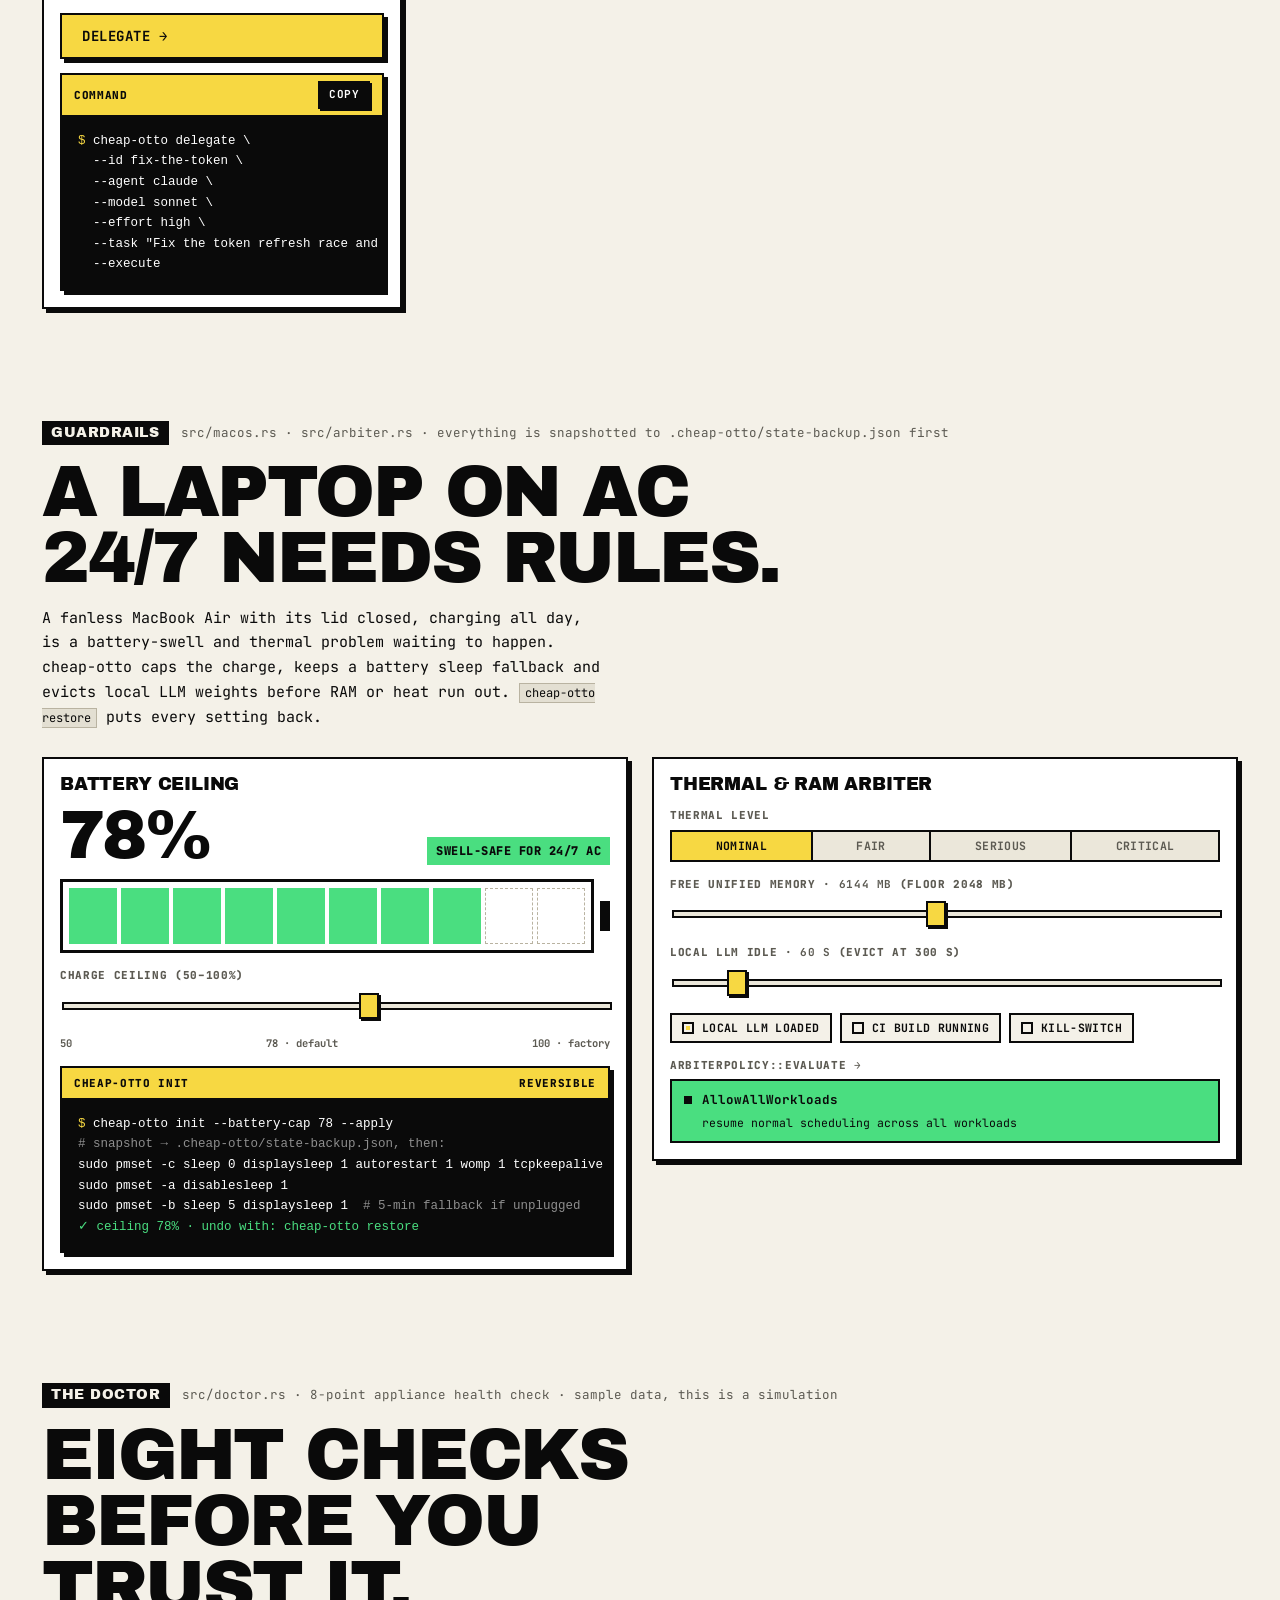
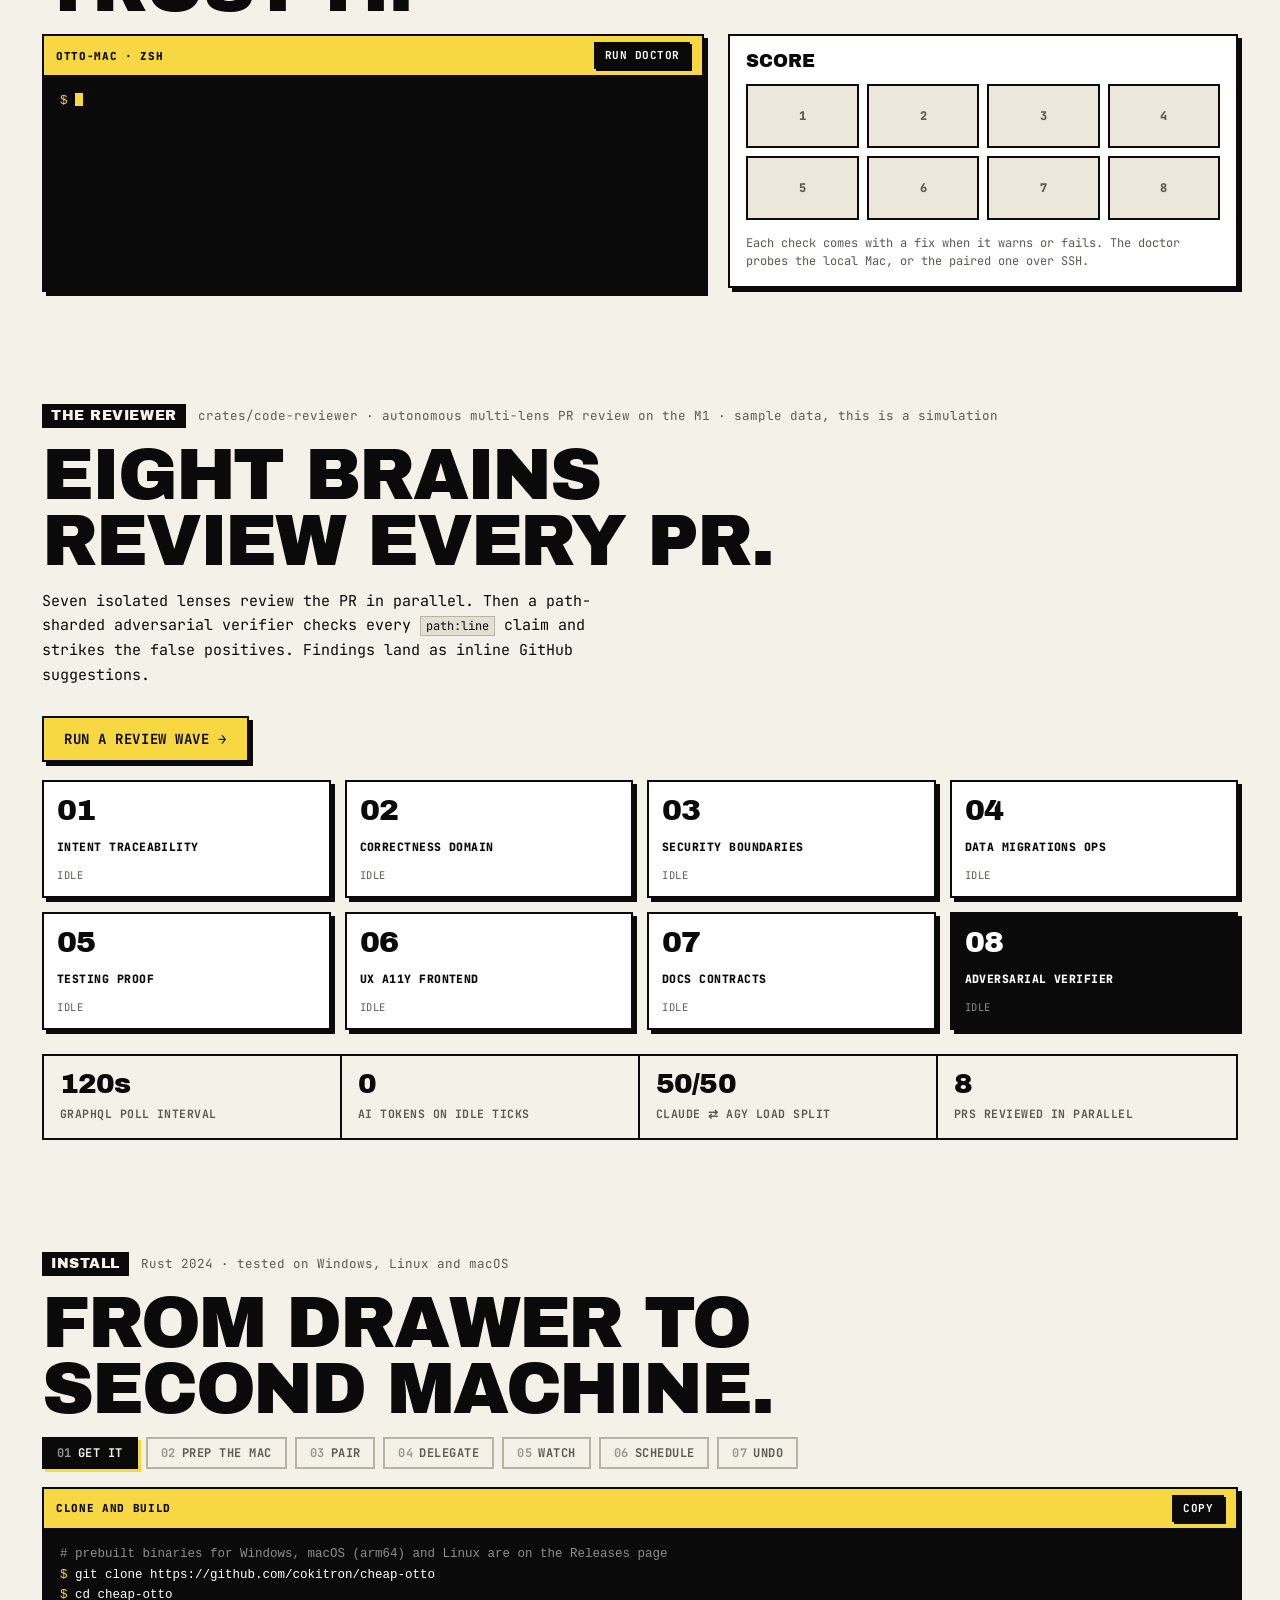
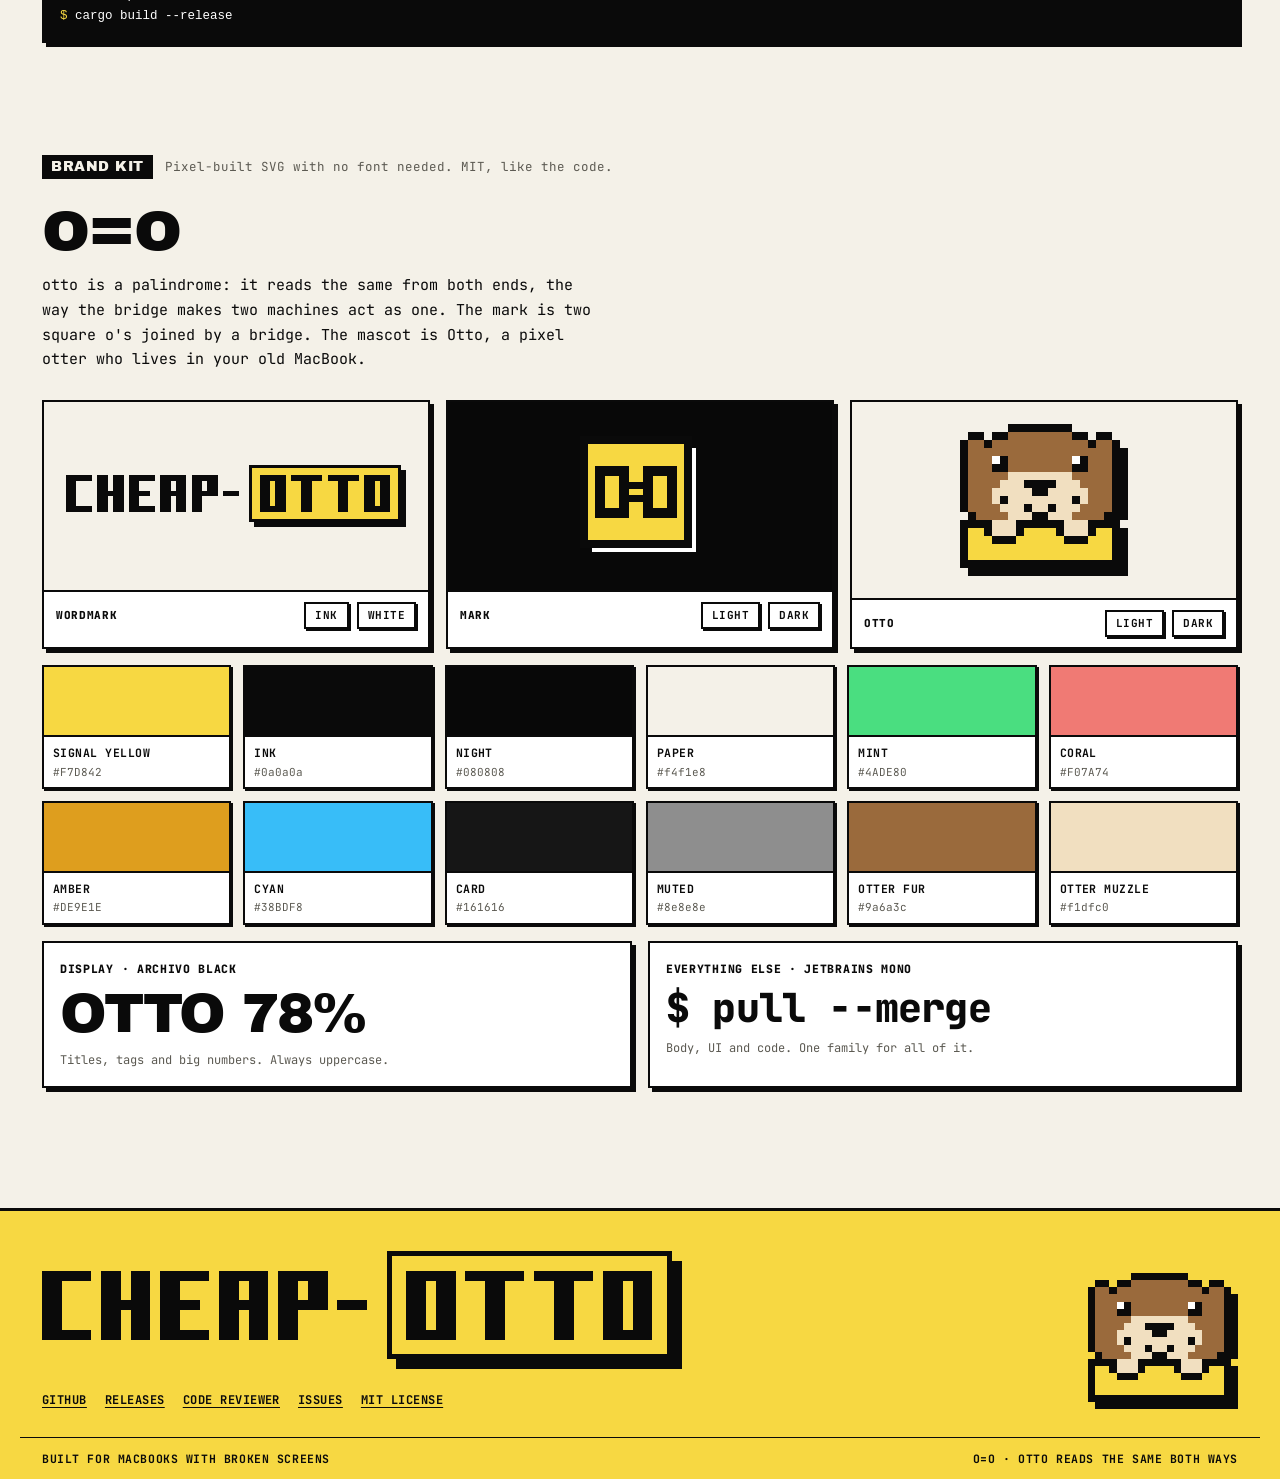
==== commit caeff5b3: "docs(dashboards): fix quickstart teardown, ui scope and skip wording" ====
--- a/docs/index.html
+++ b/docs/index.html
@@ -855,7 +855,7 @@
     ['Prep the Mac', 'prepare the mac', ['<span class="c"># snapshot pmset to .cheap-otto/state-backup.json, then apply clamshell + 78% ceiling</span>', 'cargo run -p cheap-otto -- init --battery-cap 78 --apply', 'cargo run -p cheap-otto -- doctor']],
     ['Pair', 'pair windows ⇄ mac', ['cargo run -p cheap-otto -- pair --host 192.168.1.42 --user admin --alias otto-mac --ports 3000,5173,8080 --apply', 'cargo run -p cheap-otto -- sync --execute', 'cargo run -p cheap-otto -- exec --cmd "cargo test --all-targets" --execute']],
     ['Delegate', 'delegate + pull', ['cheap-otto harnesses --remote', 'cheap-otto delegate --id fix-auth-race --agent claude --model sonnet --effort high --verify "cargo test --all-targets" --task "Fix the token refresh race condition and add unit tests" --execute', 'cheap-otto ask --id fix-auth-race --model opus --prompt "Summarize your root-cause fix and edge cases" --execute', 'cheap-otto pull --id fix-auth-race --execute --merge']],
-    ['Watch', 'mission control', ['<span class="c"># three launchd services on the mac, one tunnel: mission control :7420 · pixel office :7421 · reviewer :7430</span>', 'cargo run -p cheap-otto -- ui --execute', 'cargo run -p cheap-otto -- dashboards status --execute', 'cargo run -p cheap-otto -- dashboards tunnel --stop --execute', 'cargo run -p cheap-otto -- dashboards uninstall --execute', 'cargo run -p cheap-otto -- attach --id fix-auth-race --execute', 'cargo run -p cheap-otto -- logs --id fix-auth-race --follow --execute']],
+    ['Watch', 'mission control', ['<span class="c"># three launchd services on the mac, one tunnel: mission control :7420 · pixel office :7421 · reviewer :7430</span>', 'cargo run -p cheap-otto -- ui --execute', 'cargo run -p cheap-otto -- dashboards status --execute', 'cargo run -p cheap-otto -- attach --id fix-auth-race --execute', 'cargo run -p cheap-otto -- logs --id fix-auth-race --follow --execute']],
     ['Schedule', 'night shift', ['cargo run -p cheap-otto -- schedule add --id main-ci --every 15m --on-change --ci "cargo fmt --all -- --check && cargo clippy --all-targets -- -D warnings && cargo test" --execute', 'cargo run -p cheap-otto -- schedule add --id nightly-audit --daily 02:00 --agent claude --task "Audit dependencies and add missing edge-case unit tests" --draft-pr --execute', 'cargo run -p cheap-otto -- runs --execute']],
     ['Undo', 'put it all back', ['<span class="c"># restore factory sleep settings and unload every launchd schedule</span>', 'cargo run -p cheap-otto -- restore --unload-schedules --remote --apply']]
   ];
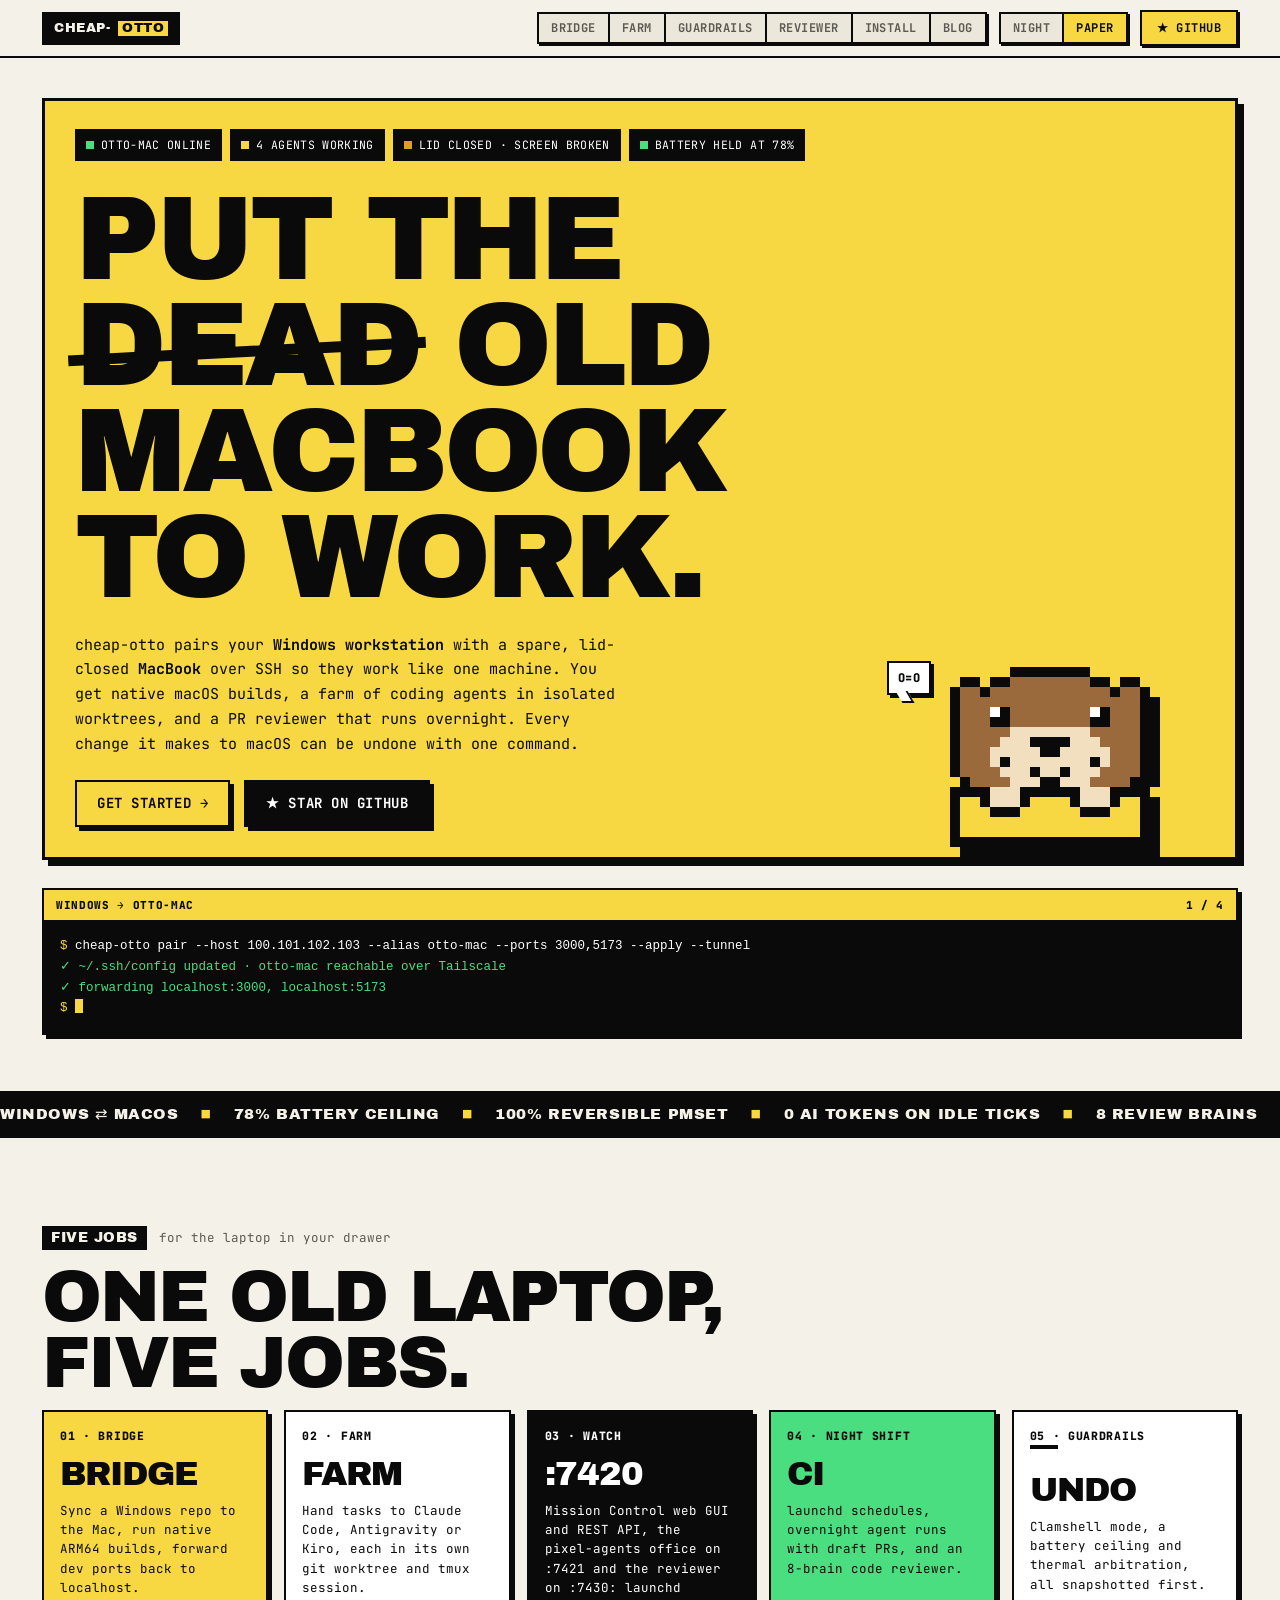
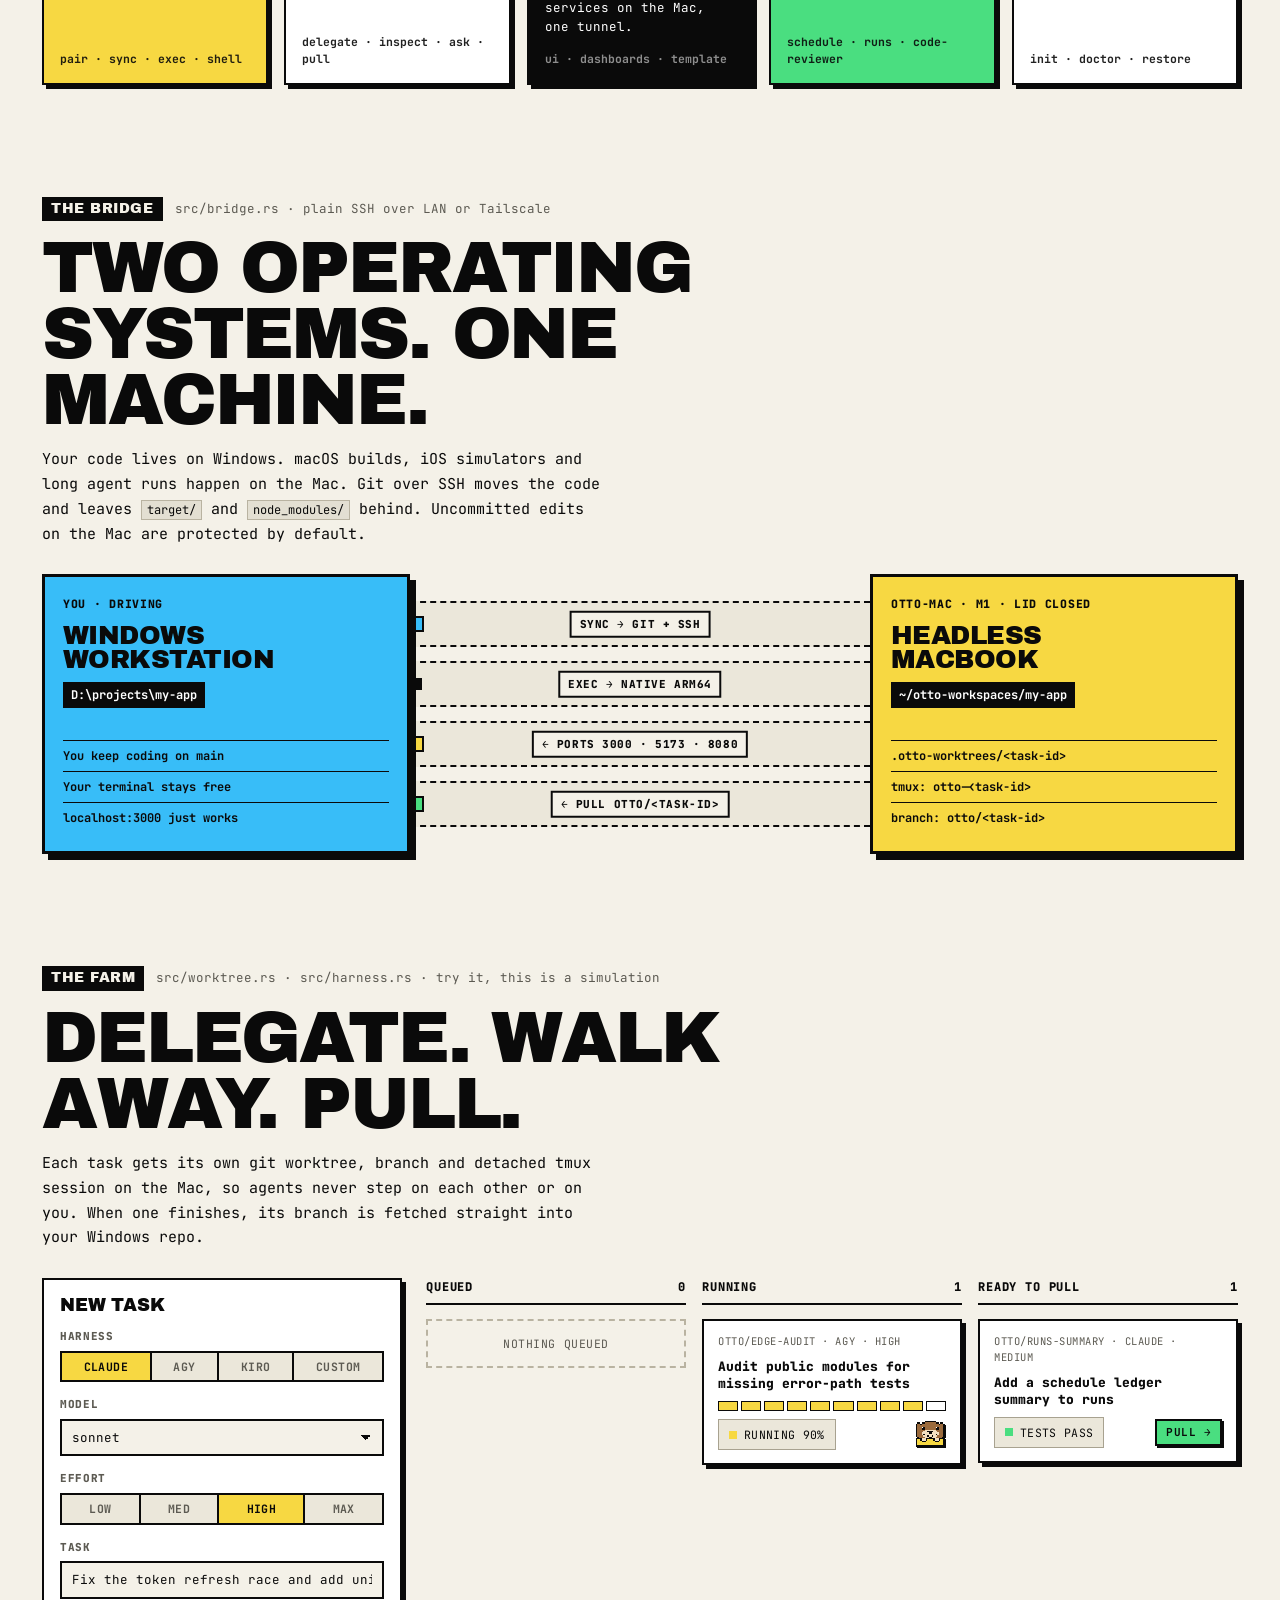
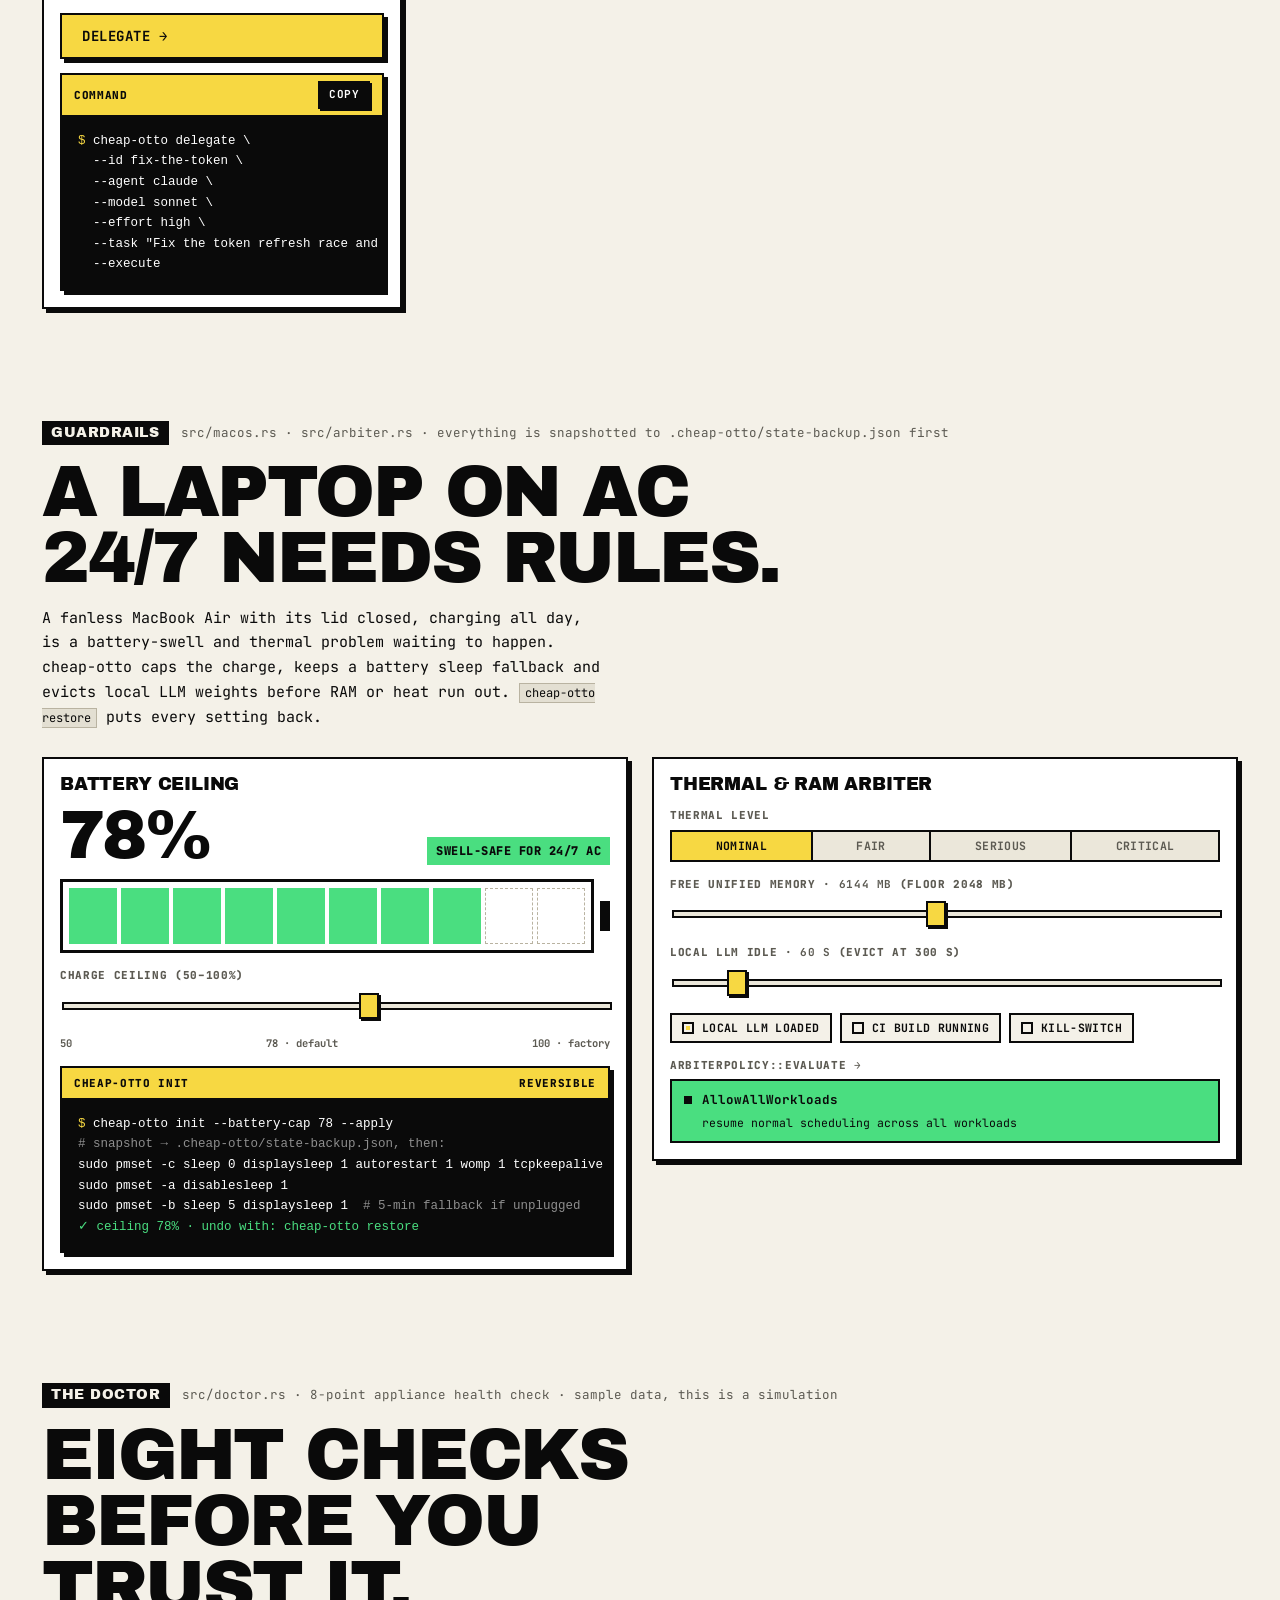
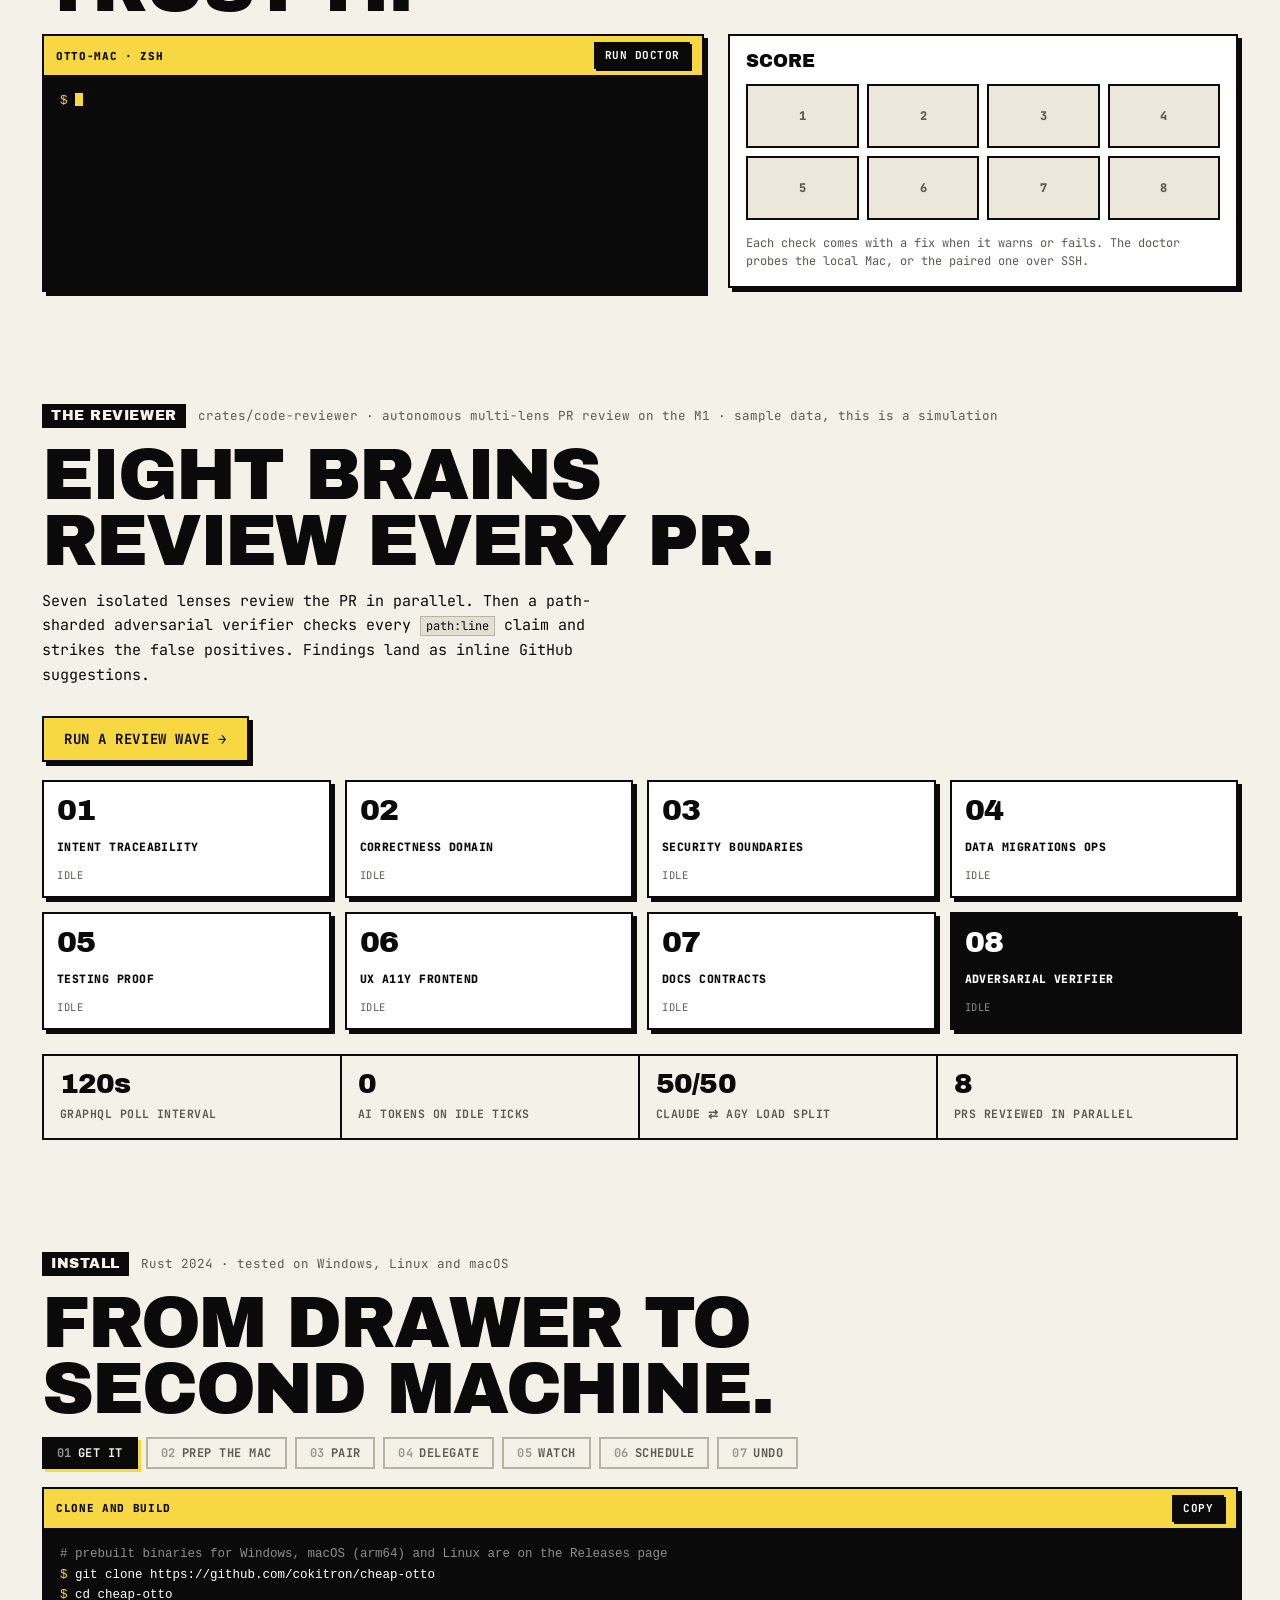
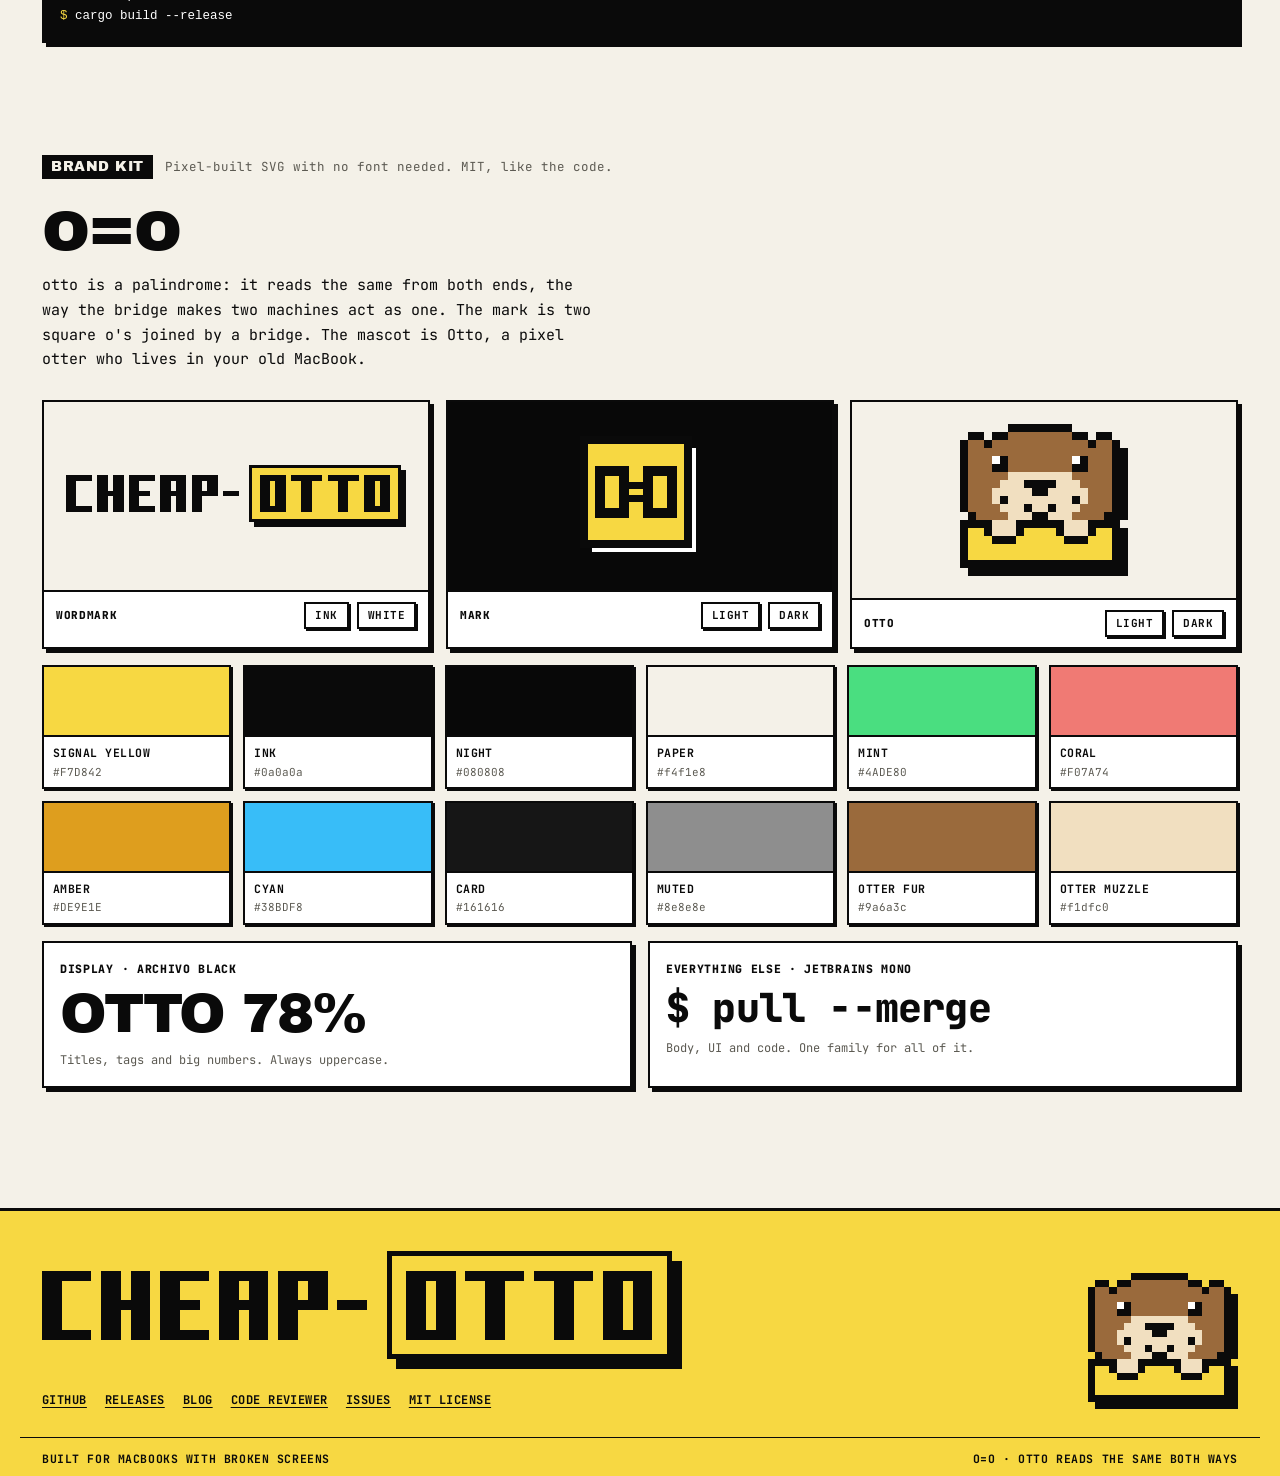
==== commit e677c035: "docs(site): add a blog with the m1-dashboards shipping post docs/blog/ holds an index and a first po" ====
--- a/docs/index.html
+++ b/docs/index.html
@@ -351,7 +351,7 @@
     <a class="brandmark" href="#top" aria-label="cheap-otto home">cheap-<b>otto</b></a>
     <div class="top-nav">
       <nav class="modenav sections" aria-label="Sections">
-        <a href="#bridge">Bridge</a><a href="#farm">Farm</a><a href="#guardrails">Guardrails</a><a href="#reviewer">Reviewer</a><a href="#install">Install</a>
+        <a href="#bridge">Bridge</a><a href="#farm">Farm</a><a href="#guardrails">Guardrails</a><a href="#reviewer">Reviewer</a><a href="#install">Install</a><a href="blog/">Blog</a>
       </nav>
       <div class="modenav" role="group" aria-label="Theme">
         <button type="button" data-theme-btn="night">Night</button><button type="button" data-theme-btn="paper">Paper</button>
@@ -583,6 +583,7 @@
       <div class="foot-links">
         <a href="https://github.com/cokitron/cheap-otto">GitHub</a>
         <a href="https://github.com/cokitron/cheap-otto/releases">Releases</a>
+        <a href="blog/">Blog</a>
         <a href="https://github.com/cokitron/cheap-otto/blob/main/crates/code-reviewer/README.md">Code reviewer</a>
         <a href="https://github.com/cokitron/cheap-otto/issues">Issues</a>
         <a href="https://github.com/cokitron/cheap-otto/blob/main/LICENSE">MIT license</a>
@@ -855,7 +856,7 @@
     ['Prep the Mac', 'prepare the mac', ['<span class="c"># snapshot pmset to .cheap-otto/state-backup.json, then apply clamshell + 78% ceiling</span>', 'cargo run -p cheap-otto -- init --battery-cap 78 --apply', 'cargo run -p cheap-otto -- doctor']],
     ['Pair', 'pair windows ⇄ mac', ['cargo run -p cheap-otto -- pair --host 192.168.1.42 --user admin --alias otto-mac --ports 3000,5173,8080 --apply', 'cargo run -p cheap-otto -- sync --execute', 'cargo run -p cheap-otto -- exec --cmd "cargo test --all-targets" --execute']],
     ['Delegate', 'delegate + pull', ['cheap-otto harnesses --remote', 'cheap-otto delegate --id fix-auth-race --agent claude --model sonnet --effort high --verify "cargo test --all-targets" --task "Fix the token refresh race condition and add unit tests" --execute', 'cheap-otto ask --id fix-auth-race --model opus --prompt "Summarize your root-cause fix and edge cases" --execute', 'cheap-otto pull --id fix-auth-race --execute --merge']],
-    ['Watch', 'mission control', ['<span class="c"># three launchd services on the mac, one tunnel: mission control :7420 · pixel office :7421 · reviewer :7430</span>', 'cargo run -p cheap-otto -- ui --execute', 'cargo run -p cheap-otto -- dashboards status --execute', 'cargo run -p cheap-otto -- attach --id fix-auth-race --execute', 'cargo run -p cheap-otto -- logs --id fix-auth-race --follow --execute']],
+    ['Watch', 'mission control', ['<span class="c"># Mission Control :7420 and Pixel Office :7421 (when `pixel-agents` is installed) via `cheap-otto ui`, Reviewer :7430 via `code-reviewer m1 sync`, one tunnel</span>', 'cargo run -p cheap-otto -- ui --execute', 'cargo run -p cheap-otto -- dashboards status --execute', 'cargo run -p cheap-otto -- attach --id fix-auth-race --execute', 'cargo run -p cheap-otto -- logs --id fix-auth-race --follow --execute']],
     ['Schedule', 'night shift', ['cargo run -p cheap-otto -- schedule add --id main-ci --every 15m --on-change --ci "cargo fmt --all -- --check && cargo clippy --all-targets -- -D warnings && cargo test" --execute', 'cargo run -p cheap-otto -- schedule add --id nightly-audit --daily 02:00 --agent claude --task "Audit dependencies and add missing edge-case unit tests" --draft-pr --execute', 'cargo run -p cheap-otto -- runs --execute']],
     ['Undo', 'put it all back', ['<span class="c"># restore factory sleep settings and unload every launchd schedule</span>', 'cargo run -p cheap-otto -- restore --unload-schedules --remote --apply']]
   ];
